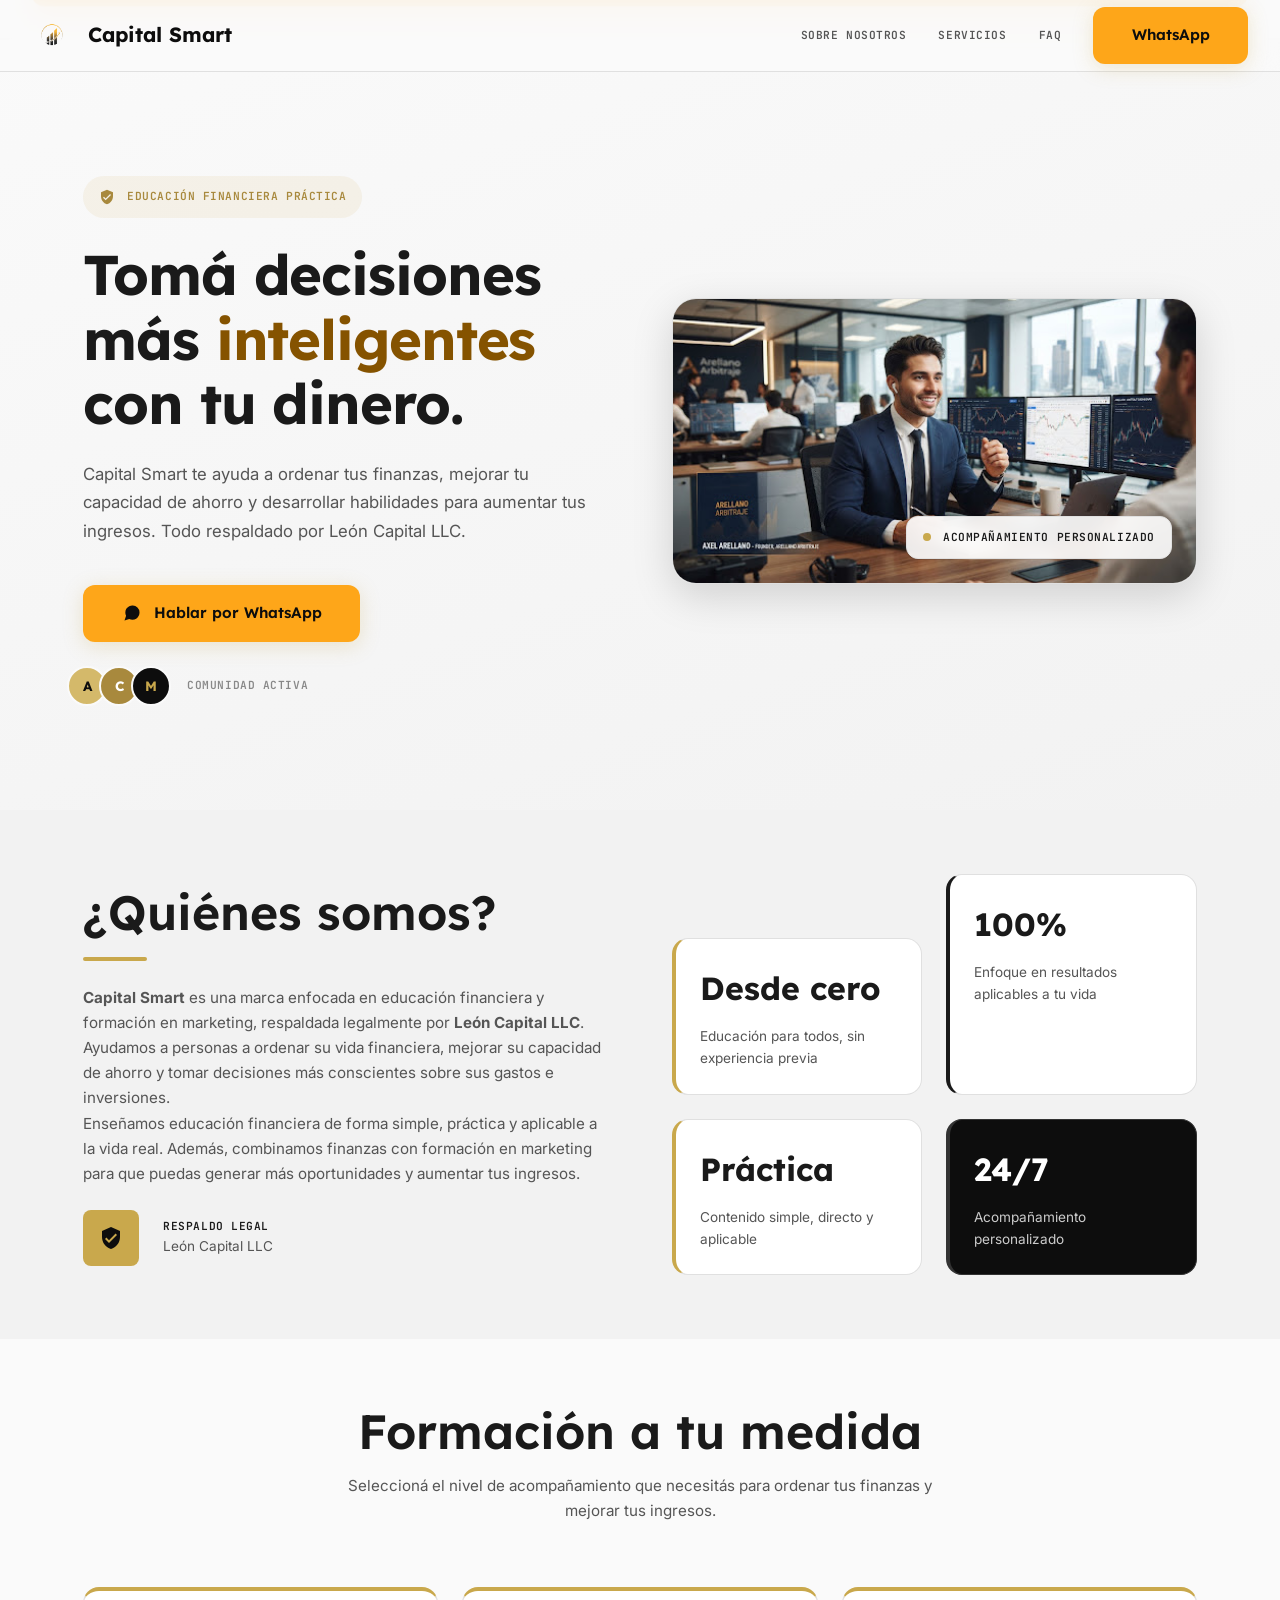
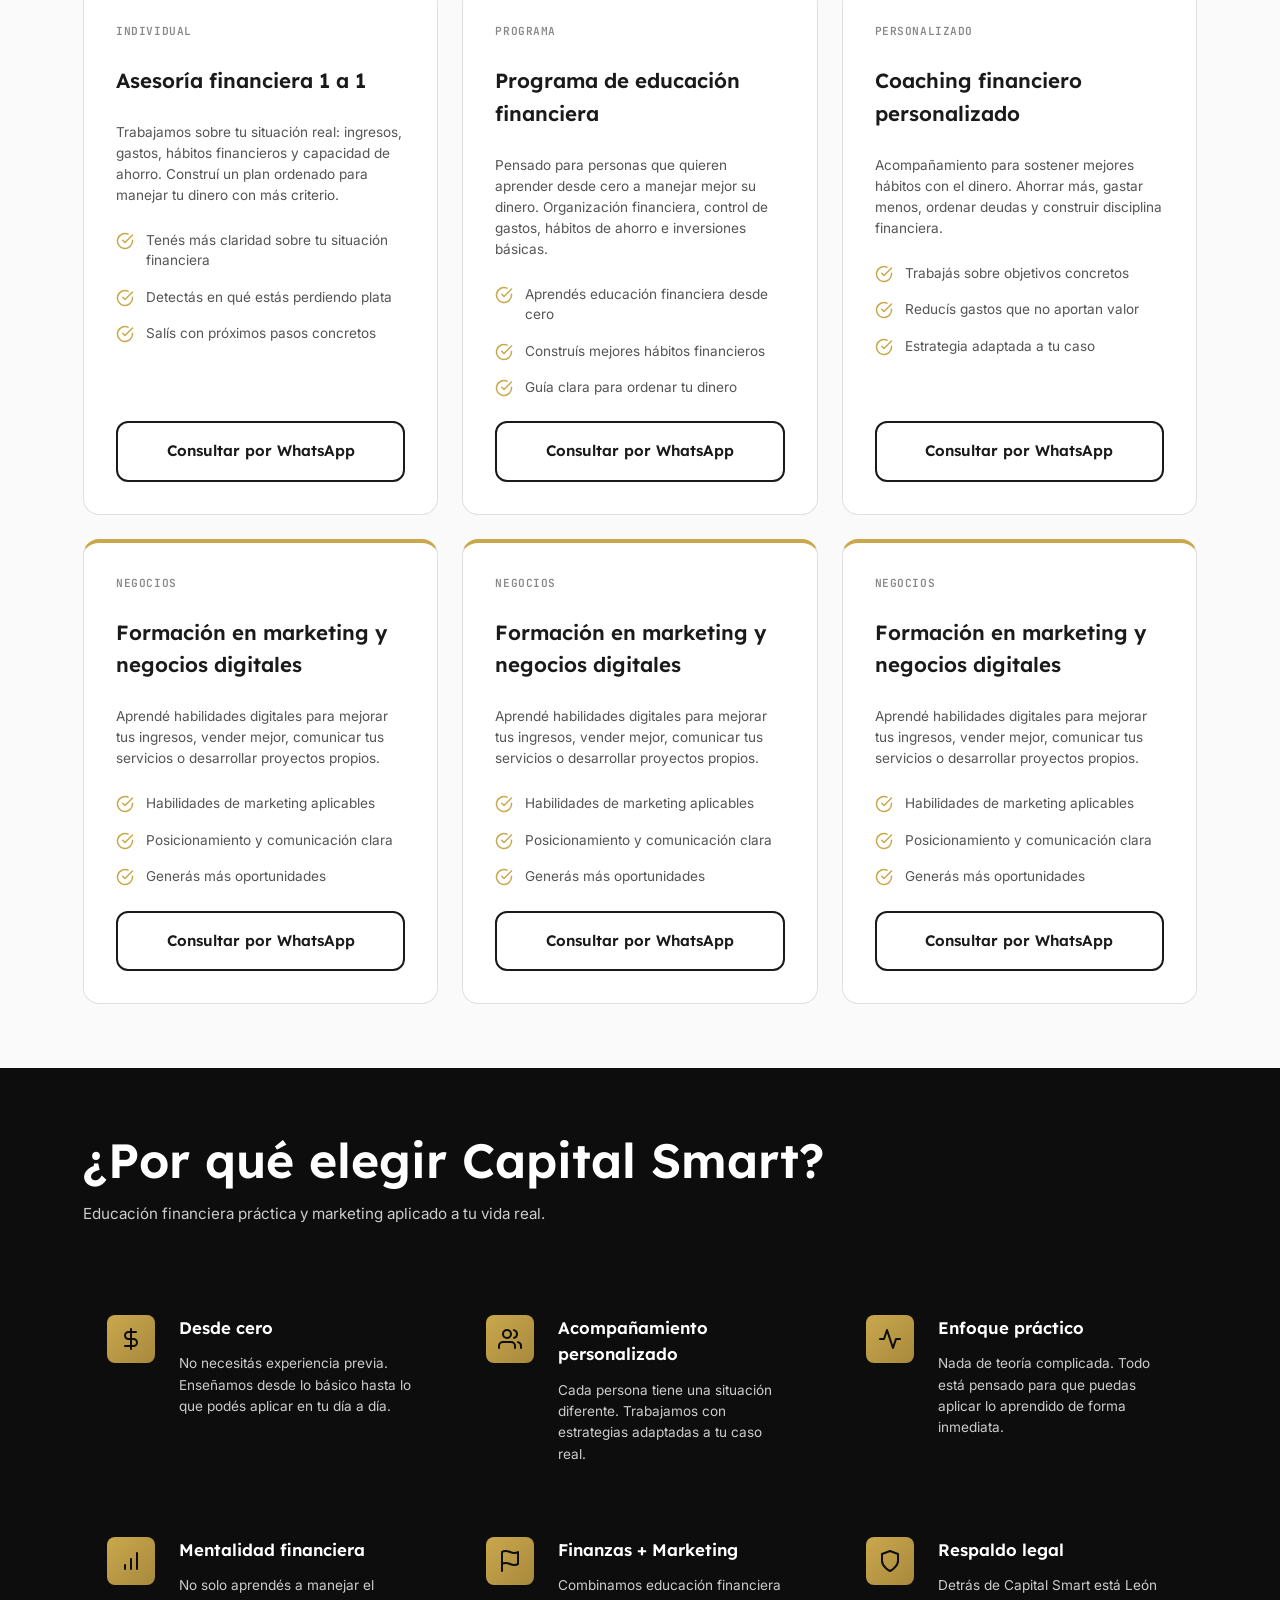
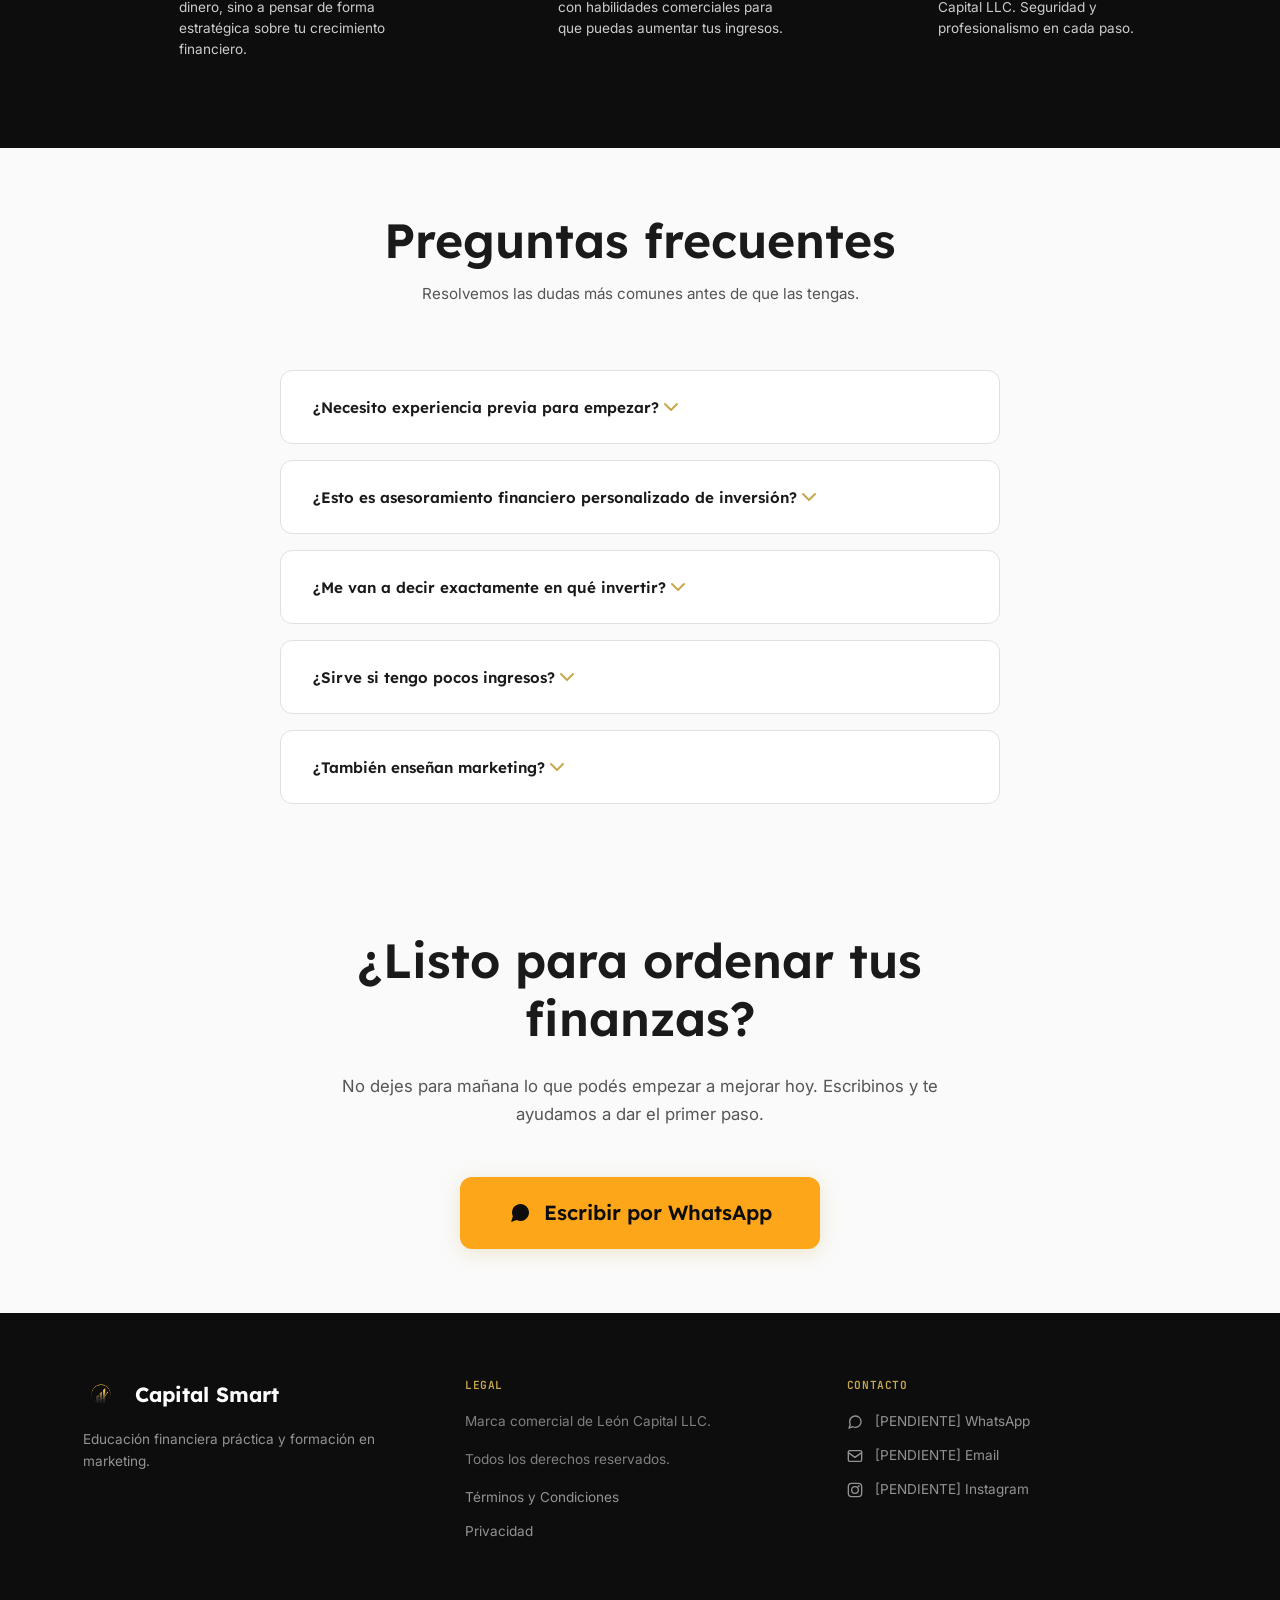
==== index.html @ 362bbef5 "testimonios" ====
<!DOCTYPE html>
<html lang="es">
<head>
  <meta charset="utf-8"/>
  <meta name="viewport" content="width=device-width, initial-scale=1.0"/>
  <meta name="description" content="Capital Smart — Educación financiera práctica y formación en marketing. Tomá decisiones más inteligentes con tu dinero. Respaldado por León Capital LLC."/>
  <meta name="theme-color" content="#0D0D0D"/>
  <title>Capital Smart — Educación Financiera y Formación en Marketing</title>
  <link rel="preconnect" href="https://fonts.googleapis.com"/>
  <link rel="preconnect" href="https://fonts.gstatic.com" crossorigin/>
  <link href="https://fonts.googleapis.com/css2?family=Inter:wght@400;600&family=JetBrains+Mono:wght@600&family=Lexend:wght@400;600;700&display=swap" rel="stylesheet"/>
  <link rel="stylesheet" href="css/styles.css"/>
  <link rel="icon" type="image/png" href="logo.png"/>
</head>
<body>

  <a class="skip-link" href="#main-content">Saltar al contenido principal</a>

  <!-- Header -->
  <header class="header" role="banner">
    <a class="header__logo" href="#" aria-label="Capital Smart — Inicio">
      <img src="logo.png" alt="Logo Capital Smart" width="40" height="40"/>
      <span>Capital Smart</span>
    </a>

    <nav class="header__nav" aria-label="Navegación principal">
      <a class="header__link" href="#sobre">Sobre nosotros</a>
      <a class="header__link" href="#servicios">Servicios</a>
      <a class="header__link" href="#faq">FAQ</a>
      <a class="btn btn--primary" href="https://wa.me/#" target="_blank" rel="noopener">WhatsApp</a>
    </nav>

    <button class="header__toggle" aria-label="Abrir menú" aria-expanded="false">
      <span></span>
      <span></span>
      <span></span>
    </button>
  </header>

  <!-- Mobile Navigation -->
  <nav class="nav-mobile" aria-label="Menú móvil">
    <a class="header__link" href="#sobre">Sobre nosotros</a>
    <a class="header__link" href="#servicios">Servicios</a>
    <a class="header__link" href="#faq">FAQ</a>
    <a class="btn btn--primary" href="https://wa.me/#" target="_blank" rel="noopener">Escribir por WhatsApp</a>
  </nav>

  <main id="main-content">

    <!-- ==========================================
         HERO — Propuesta de valor + CTA
         ========================================== -->
    <section class="hero" aria-labelledby="hero-title">
      <div class="container hero__grid">

        <div class="hero__content">
          <div class="hero__badge reveal">
            <svg viewBox="0 0 24 24" aria-hidden="true"><path d="M12 1L3 5v6c0 5.55 3.84 10.74 9 12 5.16-1.26 9-6.45 9-12V5l-9-4zm-2 16l-4-4 1.41-1.41L10 14.17l6.59-6.59L18 9l-8 8z"/></svg>
            <span class="label">Educación financiera práctica</span>
          </div>

          <h1 class="heading-xl reveal reveal-delay-1" id="hero-title">
            Tomá decisiones más <span class="accent">inteligentes</span> con tu dinero.
          </h1>

          <p class="body-lg reveal reveal-delay-2" style="color:var(--color-text-secondary); max-width:540px;">
            Capital Smart te ayuda a ordenar tus finanzas, mejorar tu capacidad de ahorro y desarrollar habilidades para aumentar tus ingresos. Todo respaldado por León Capital LLC.
          </p>

          <div class="hero__actions reveal reveal-delay-3">
            <a class="btn btn--primary" href="https://wa.me/#" target="_blank" rel="noopener">
              <svg width="20" height="20" viewBox="0 0 24 24" fill="none" aria-hidden="true"><path d="M21 11.5a8.38 8.38 0 01-.9 3.8 8.5 8.5 0 01-7.6 4.7 8.38 8.38 0 01-3.8-.9L3 21l1.9-5.7a8.38 8.38 0 01-.9-3.8 8.5 8.5 0 014.7-7.6 8.38 8.38 0 013.8-.9h.5a8.48 8.48 0 018 8v.5z" fill="currentColor"/></svg>
              Hablar por WhatsApp
            </a>
            <div class="hero__social-proof">
              <div class="hero__avatars">
                <div class="hero__avatar" style="background:#D4B96A; color:#0D0D0D;">A</div>
                <div class="hero__avatar" style="background:#A8893D; color:#FFFFFF;">C</div>
                <div class="hero__avatar" style="background:#0D0D0D; color:#C9A84C;">M</div>
              </div>
              <span class="label" style="color:var(--color-text-muted);">Comunidad activa</span>
            </div>
          </div>
        </div>

        <div class="hero__visual reveal reveal-delay-2">
          <div class="hero__image-wrap">
            <img src="img/unnamed.jpg" alt="Persona revisando sus finanzas con tranquilidad y orden" width="600" height="750"/>
            <div class="hero__badge-live">
              <span class="dot"></span>
              <span class="label" style="color:var(--color-text);">Acompañamiento personalizado</span>
            </div>
          </div>
        </div>

      </div>
    </section>

    <!-- ==========================================
         SOBRE NOSOTROS — Presentación de la empresa
         ========================================== -->
    <section class="section section--alt" id="sobre" aria-labelledby="about-title">
      <div class="container about__grid">

        <div class="about__content reveal">
          <h2 class="heading-lg" id="about-title">¿Quiénes somos?</h2>
          <div class="about__divider"></div>
          <p class="body-md" style="color:var(--color-text-secondary); margin-top:var(--space-md);">
            <strong>Capital Smart</strong> es una marca enfocada en educación financiera y formación en marketing, respaldada legalmente por <strong>León Capital LLC</strong>. Ayudamos a personas a ordenar su vida financiera, mejorar su capacidad de ahorro y tomar decisiones más conscientes sobre sus gastos e inversiones.
          </p>
          <p class="body-md" style="color:var(--color-text-secondary);">
            Enseñamos educación financiera de forma simple, práctica y aplicable a la vida real. Además, combinamos finanzas con formación en marketing para que puedas generar más oportunidades y aumentar tus ingresos.
          </p>

          <div style="display:flex; align-items:center; gap:var(--space-md); margin-top:var(--space-md);">
            <div style="background:var(--color-gold); padding:var(--space-sm); border-radius:var(--radius-md); color:var(--color-black); display:flex; align-items:center; justify-content:center;">
              <svg width="24" height="24" viewBox="0 0 24 24" fill="currentColor" aria-hidden="true"><path d="M12 1L3 5v6c0 5.55 3.84 10.74 9 12 5.16-1.26 9-6.45 9-12V5l-9-4zm-2 16l-4-4 1.41-1.41L10 14.17l6.59-6.59L18 9l-8 8z"/></svg>
            </div>
            <div>
              <p class="label" style="color:var(--color-text);">Respaldo legal</p>
              <p class="body-sm" style="color:var(--color-text-secondary);">León Capital LLC</p>
            </div>
          </div>
        </div>

        <div class="about__stats reveal reveal-delay-1">
          <div class="stat-card" style="margin-top:var(--space-xl);">
            <p class="stat-card__value">Desde cero</p>
            <p class="stat-card__label">Educación para todos, sin experiencia previa</p>
          </div>
          <div class="stat-card stat-card--alt">
            <p class="stat-card__value">100%</p>
            <p class="stat-card__label">Enfoque en resultados aplicables a tu vida</p>
          </div>
          <div class="stat-card">
            <p class="stat-card__value">Práctica</p>
            <p class="stat-card__label">Contenido simple, directo y aplicable</p>
          </div>
          <div class="stat-card stat-card--dark">
            <p class="stat-card__value">24/7</p>
            <p class="stat-card__label stat-card__label">Acompañamiento personalizado</p>
          </div>
        </div>

      </div>
    </section>

    <!-- ==========================================
         SERVICIOS — Los 5 servicios del formulario
         ========================================== -->
    <section class="section" id="servicios" aria-labelledby="services-title">
      <div class="container">

        <div class="services__header reveal">
          <h2 class="heading-lg" id="services-title">Formación a tu medida</h2>
          <p class="body-md" style="color:var(--color-text-secondary); margin-top:var(--space-xs);">
            Seleccioná el nivel de acompañamiento que necesitás para ordenar tus finanzas y mejorar tus ingresos.
          </p>
        </div>

        <div class="services__grid">

          <!-- Servicio 1 -->
          <article class="card service-card reveal">
            <div class="service-card__header">
              <span class="label service-card__label">Individual</span>
            </div>
            <h3 class="service-card__title">Asesoría financiera 1 a 1</h3>
            <p class="body-sm" style="color:var(--color-text-secondary);">
              Trabajamos sobre tu situación real: ingresos, gastos, hábitos financieros y capacidad de ahorro. Construí un plan ordenado para manejar tu dinero con más criterio.
            </p>
            <ul class="service-card__list">
              <li class="service-card__item">
                <svg class="service-card__check" viewBox="0 0 24 24" fill="none" aria-hidden="true"><path d="M22 11.08V12a10 10 0 11-5.93-9.14" stroke="currentColor" stroke-width="2" stroke-linecap="round"/><path d="M22 4L12 14.01l-3-3" stroke="currentColor" stroke-width="2" stroke-linecap="round" stroke-linejoin="round"/></svg>
                <span>Tenés más claridad sobre tu situación financiera</span>
              </li>
              <li class="service-card__item">
                <svg class="service-card__check" viewBox="0 0 24 24" fill="none" aria-hidden="true"><path d="M22 11.08V12a10 10 0 11-5.93-9.14" stroke="currentColor" stroke-width="2" stroke-linecap="round"/><path d="M22 4L12 14.01l-3-3" stroke="currentColor" stroke-width="2" stroke-linecap="round" stroke-linejoin="round"/></svg>
                <span>Detectás en qué estás perdiendo plata</span>
              </li>
              <li class="service-card__item">
                <svg class="service-card__check" viewBox="0 0 24 24" fill="none" aria-hidden="true"><path d="M22 11.08V12a10 10 0 11-5.93-9.14" stroke="currentColor" stroke-width="2" stroke-linecap="round"/><path d="M22 4L12 14.01l-3-3" stroke="currentColor" stroke-width="2" stroke-linecap="round" stroke-linejoin="round"/></svg>
                <span>Salís con próximos pasos concretos</span>
              </li>
            </ul>
            <a class="btn btn--outline" href="https://wa.me/#" target="_blank" rel="noopener">Consultar por WhatsApp</a>
          </article>

          <!-- Servicio 2 -->
          <article class="card service-card reveal reveal-delay-1">
            <div class="service-card__header">
              <span class="label service-card__label">Programa</span>
            </div>
            <h3 class="service-card__title">Programa de educación financiera</h3>
            <p class="body-sm" style="color:var(--color-text-secondary);">
              Pensado para personas que quieren aprender desde cero a manejar mejor su dinero. Organización financiera, control de gastos, hábitos de ahorro e inversiones básicas.
            </p>
            <ul class="service-card__list">
              <li class="service-card__item">
                <svg class="service-card__check" viewBox="0 0 24 24" fill="none" aria-hidden="true"><path d="M22 11.08V12a10 10 0 11-5.93-9.14" stroke="currentColor" stroke-width="2" stroke-linecap="round"/><path d="M22 4L12 14.01l-3-3" stroke="currentColor" stroke-width="2" stroke-linecap="round" stroke-linejoin="round"/></svg>
                <span>Aprendés educación financiera desde cero</span>
              </li>
              <li class="service-card__item">
                <svg class="service-card__check" viewBox="0 0 24 24" fill="none" aria-hidden="true"><path d="M22 11.08V12a10 10 0 11-5.93-9.14" stroke="currentColor" stroke-width="2" stroke-linecap="round"/><path d="M22 4L12 14.01l-3-3" stroke="currentColor" stroke-width="2" stroke-linecap="round" stroke-linejoin="round"/></svg>
                <span>Construís mejores hábitos financieros</span>
              </li>
              <li class="service-card__item">
                <svg class="service-card__check" viewBox="0 0 24 24" fill="none" aria-hidden="true"><path d="M22 11.08V12a10 10 0 11-5.93-9.14" stroke="currentColor" stroke-width="2" stroke-linecap="round"/><path d="M22 4L12 14.01l-3-3" stroke="currentColor" stroke-width="2" stroke-linecap="round" stroke-linejoin="round"/></svg>
                <span>Guía clara para ordenar tu dinero</span>
              </li>
            </ul>
            <a class="btn btn--outline" href="https://wa.me/#" target="_blank" rel="noopener">Consultar por WhatsApp</a>
          </article>

          <!-- Servicio 3 -->
          <article class="card service-card reveal reveal-delay-2">
            <div class="service-card__header">
              <span class="label service-card__label">Personalizado</span>
            </div>
            <h3 class="service-card__title">Coaching financiero personalizado</h3>
            <p class="body-sm" style="color:var(--color-text-secondary);">
              Acompañamiento para sostener mejores hábitos con el dinero. Ahorrar más, gastar menos, ordenar deudas y construir disciplina financiera.
            </p>
            <ul class="service-card__list">
              <li class="service-card__item">
                <svg class="service-card__check" viewBox="0 0 24 24" fill="none" aria-hidden="true"><path d="M22 11.08V12a10 10 0 11-5.93-9.14" stroke="currentColor" stroke-width="2" stroke-linecap="round"/><path d="M22 4L12 14.01l-3-3" stroke="currentColor" stroke-width="2" stroke-linecap="round" stroke-linejoin="round"/></svg>
                <span>Trabajás sobre objetivos concretos</span>
              </li>
              <li class="service-card__item">
                <svg class="service-card__check" viewBox="0 0 24 24" fill="none" aria-hidden="true"><path d="M22 11.08V12a10 10 0 11-5.93-9.14" stroke="currentColor" stroke-width="2" stroke-linecap="round"/><path d="M22 4L12 14.01l-3-3" stroke="currentColor" stroke-width="2" stroke-linecap="round" stroke-linejoin="round"/></svg>
                <span>Reducís gastos que no aportan valor</span>
              </li>
              <li class="service-card__item">
                <svg class="service-card__check" viewBox="0 0 24 24" fill="none" aria-hidden="true"><path d="M22 11.08V12a10 10 0 11-5.93-9.14" stroke="currentColor" stroke-width="2" stroke-linecap="round"/><path d="M22 4L12 14.01l-3-3" stroke="currentColor" stroke-width="2" stroke-linecap="round" stroke-linejoin="round"/></svg>
                <span>Estrategia adaptada a tu caso</span>
              </li>
            </ul>
            <a class="btn btn--outline" href="https://wa.me/#" target="_blank" rel="noopener">Consultar por WhatsApp</a>
          </article>

          <!-- Servicio 4 -->
          <article class="card service-card reveal reveal-delay-1">
            <div class="service-card__header">
              <span class="label service-card__label">Negocios</span>
            </div>
            <h3 class="service-card__title">Formación en marketing y negocios digitales</h3>
            <p class="body-sm" style="color:var(--color-text-secondary);">
              Aprendé habilidades digitales para mejorar tus ingresos, vender mejor, comunicar tus servicios o desarrollar proyectos propios.
            </p>
            <ul class="service-card__list">
              <li class="service-card__item">
                <svg class="service-card__check" viewBox="0 0 24 24" fill="none" aria-hidden="true"><path d="M22 11.08V12a10 10 0 11-5.93-9.14" stroke="currentColor" stroke-width="2" stroke-linecap="round"/><path d="M22 4L12 14.01l-3-3" stroke="currentColor" stroke-width="2" stroke-linecap="round" stroke-linejoin="round"/></svg>
                <span>Habilidades de marketing aplicables</span>
              </li>
              <li class="service-card__item">
                <svg class="service-card__check" viewBox="0 0 24 24" fill="none" aria-hidden="true"><path d="M22 11.08V12a10 10 0 11-5.93-9.14" stroke="currentColor" stroke-width="2" stroke-linecap="round"/><path d="M22 4L12 14.01l-3-3" stroke="currentColor" stroke-width="2" stroke-linecap="round" stroke-linejoin="round"/></svg>
                <span>Posicionamiento y comunicación clara</span>
              </li>
              <li class="service-card__item">
                <svg class="service-card__check" viewBox="0 0 24 24" fill="none" aria-hidden="true"><path d="M22 11.08V12a10 10 0 11-5.93-9.14" stroke="currentColor" stroke-width="2" stroke-linecap="round"/><path d="M22 4L12 14.01l-3-3" stroke="currentColor" stroke-width="2" stroke-linecap="round" stroke-linejoin="round"/></svg>
                <span>Generás más oportunidades</span>
              </li>
            </ul>
            <a class="btn btn--outline" href="https://wa.me/#" target="_blank" rel="noopener">Consultar por WhatsApp</a>
          </article>
          
          
          <!-- Servicio 5 -->
          <article class="card service-card reveal reveal-delay-1">
            <div class="service-card__header">
              <span class="label service-card__label">Negocios</span>
            </div>
            <h3 class="service-card__title">Formación en marketing y negocios digitales</h3>
            <p class="body-sm" style="color:var(--color-text-secondary);">
              Aprendé habilidades digitales para mejorar tus ingresos, vender mejor, comunicar tus servicios o desarrollar proyectos propios.
            </p>
            <ul class="service-card__list">
              <li class="service-card__item">
                <svg class="service-card__check" viewBox="0 0 24 24" fill="none" aria-hidden="true"><path d="M22 11.08V12a10 10 0 11-5.93-9.14" stroke="currentColor" stroke-width="2" stroke-linecap="round"/><path d="M22 4L12 14.01l-3-3" stroke="currentColor" stroke-width="2" stroke-linecap="round" stroke-linejoin="round"/></svg>
                <span>Habilidades de marketing aplicables</span>
              </li>
              <li class="service-card__item">
                <svg class="service-card__check" viewBox="0 0 24 24" fill="none" aria-hidden="true"><path d="M22 11.08V12a10 10 0 11-5.93-9.14" stroke="currentColor" stroke-width="2" stroke-linecap="round"/><path d="M22 4L12 14.01l-3-3" stroke="currentColor" stroke-width="2" stroke-linecap="round" stroke-linejoin="round"/></svg>
                <span>Posicionamiento y comunicación clara</span>
              </li>
              <li class="service-card__item">
                <svg class="service-card__check" viewBox="0 0 24 24" fill="none" aria-hidden="true"><path d="M22 11.08V12a10 10 0 11-5.93-9.14" stroke="currentColor" stroke-width="2" stroke-linecap="round"/><path d="M22 4L12 14.01l-3-3" stroke="currentColor" stroke-width="2" stroke-linecap="round" stroke-linejoin="round"/></svg>
                <span>Generás más oportunidades</span>
              </li>
            </ul>
            <a class="btn btn--outline" href="https://wa.me/#" target="_blank" rel="noopener">Consultar por WhatsApp</a>
          </article>

          <!-- Servicio 6 -->
          <article class="card service-card reveal reveal-delay-1">
            <div class="service-card__header">
              <span class="label service-card__label">Negocios</span>
            </div>
            <h3 class="service-card__title">Formación en marketing y negocios digitales</h3>
            <p class="body-sm" style="color:var(--color-text-secondary);">
              Aprendé habilidades digitales para mejorar tus ingresos, vender mejor, comunicar tus servicios o desarrollar proyectos propios.
            </p>
            <ul class="service-card__list">
              <li class="service-card__item">
                <svg class="service-card__check" viewBox="0 0 24 24" fill="none" aria-hidden="true"><path d="M22 11.08V12a10 10 0 11-5.93-9.14" stroke="currentColor" stroke-width="2" stroke-linecap="round"/><path d="M22 4L12 14.01l-3-3" stroke="currentColor" stroke-width="2" stroke-linecap="round" stroke-linejoin="round"/></svg>
                <span>Habilidades de marketing aplicables</span>
              </li>
              <li class="service-card__item">
                <svg class="service-card__check" viewBox="0 0 24 24" fill="none" aria-hidden="true"><path d="M22 11.08V12a10 10 0 11-5.93-9.14" stroke="currentColor" stroke-width="2" stroke-linecap="round"/><path d="M22 4L12 14.01l-3-3" stroke="currentColor" stroke-width="2" stroke-linecap="round" stroke-linejoin="round"/></svg>
                <span>Posicionamiento y comunicación clara</span>
              </li>
              <li class="service-card__item">
                <svg class="service-card__check" viewBox="0 0 24 24" fill="none" aria-hidden="true"><path d="M22 11.08V12a10 10 0 11-5.93-9.14" stroke="currentColor" stroke-width="2" stroke-linecap="round"/><path d="M22 4L12 14.01l-3-3" stroke="currentColor" stroke-width="2" stroke-linecap="round" stroke-linejoin="round"/></svg>
                <span>Generás más oportunidades</span>
              </li>
            </ul>
            <a class="btn btn--outline" href="https://wa.me/#" target="_blank" rel="noopener">Consultar por WhatsApp</a>
          </article>

        </div>
      </div>
    </section>

    <!-- ==========================================
         DIFERENCIALES — Por qué elegir Capital Smart
         ========================================== -->
    <section class="section section--dark" id="beneficios" aria-labelledby="diff-title">
      <div class="container">

        <div class="differentials__header reveal">
          <h2 class="heading-lg" id="diff-title" style="color:var(--color-white);">¿Por qué elegir Capital Smart?</h2>
          <p class="body-md" style="color:var(--color-text-light);">Educación financiera práctica y marketing aplicado a tu vida real.</p>
        </div>

        <div class="differentials__grid">

          <div class="differential reveal">
            <div class="differential__icon">
              <svg viewBox="0 0 24 24" fill="none" aria-hidden="true"><path d="M12 2v20M17 5H9.5a3.5 3.5 0 000 7h5a3.5 3.5 0 010 7H6" stroke="currentColor" stroke-width="2" stroke-linecap="round" stroke-linejoin="round"/></svg>
            </div>
            <div>
              <h3 class="differential__title">Desde cero</h3>
              <p class="differential__text">No necesitás experiencia previa. Enseñamos desde lo básico hasta lo que podés aplicar en tu día a día.</p>
            </div>
          </div>

          <div class="differential reveal reveal-delay-1">
            <div class="differential__icon">
              <svg viewBox="0 0 24 24" fill="none" aria-hidden="true"><path d="M17 21v-2a4 4 0 00-4-4H5a4 4 0 00-4 4v2M9 11a4 4 0 100-8 4 4 0 000 8zM23 21v-2a4 4 0 00-3-3.87M16 3.13a4 4 0 010 7.75" stroke="currentColor" stroke-width="2" stroke-linecap="round" stroke-linejoin="round"/></svg>
            </div>
            <div>
              <h3 class="differential__title">Acompañamiento personalizado</h3>
              <p class="differential__text">Cada persona tiene una situación diferente. Trabajamos con estrategias adaptadas a tu caso real.</p>
            </div>
          </div>

          <div class="differential reveal reveal-delay-2">
            <div class="differential__icon">
              <svg viewBox="0 0 24 24" fill="none" aria-hidden="true"><path d="M22 12h-4l-3 9L9 3l-3 9H2" stroke="currentColor" stroke-width="2" stroke-linecap="round" stroke-linejoin="round"/></svg>
            </div>
            <div>
              <h3 class="differential__title">Enfoque práctico</h3>
              <p class="differential__text">Nada de teoría complicada. Todo está pensado para que puedas aplicar lo aprendido de forma inmediata.</p>
            </div>
          </div>

          <div class="differential reveal reveal-delay-1">
            <div class="differential__icon">
              <svg viewBox="0 0 24 24" fill="none" aria-hidden="true"><path d="M12 20V10M18 20V4M6 20v-4" stroke="currentColor" stroke-width="2" stroke-linecap="round" stroke-linejoin="round"/></svg>
            </div>
            <div>
              <h3 class="differential__title">Mentalidad financiera</h3>
              <p class="differential__text">No solo aprendés a manejar el dinero, sino a pensar de forma estratégica sobre tu crecimiento financiero.</p>
            </div>
          </div>

          <div class="differential reveal reveal-delay-2">
            <div class="differential__icon">
              <svg viewBox="0 0 24 24" fill="none" aria-hidden="true"><path d="M4 15s1-1 4-1 5 2 8 2 4-1 4-1V3s-1 1-4 1-5-2-8-2-4 1-4 1zM4 22v-7" stroke="currentColor" stroke-width="2" stroke-linecap="round" stroke-linejoin="round"/></svg>
            </div>
            <div>
              <h3 class="differential__title">Finanzas + Marketing</h3>
              <p class="differential__text">Combinamos educación financiera con habilidades comerciales para que puedas aumentar tus ingresos.</p>
            </div>
          </div>

          <div class="differential reveal reveal-delay-3">
            <div class="differential__icon">
              <svg viewBox="0 0 24 24" fill="none" aria-hidden="true"><path d="M12 22s8-4 8-10V5l-8-3-8 3v7c0 6 8 10 8 10z" stroke="currentColor" stroke-width="2" stroke-linecap="round" stroke-linejoin="round"/></svg>
            </div>
            <div>
              <h3 class="differential__title">Respaldo legal</h3>
              <p class="differential__text">Detrás de Capital Smart está León Capital LLC. Seguridad y profesionalismo en cada paso.</p>
            </div>
          </div>

        </div>
      </div>
    </section>

    <!-- ==========================================
         FAQ — Preguntas frecuentes
         ========================================== -->
    <section class="section" id="faq" aria-labelledby="faq-title">
      <div class="container">

        <div class="faq__header reveal">
          <h2 class="heading-lg" id="faq-title">Preguntas frecuentes</h2>
          <p class="body-md" style="color:var(--color-text-secondary); margin-top:var(--space-xs);">
            Resolvemos las dudas más comunes antes de que las tengas.
          </p>
        </div>

        <div class="faq__list">

          <div class="faq__item reveal">
            <button class="faq__question" aria-expanded="false">
              <span>¿Necesito experiencia previa para empezar?</span>
              <svg class="faq__icon" viewBox="0 0 24 24" fill="none" aria-hidden="true"><path d="M6 9l6 6 6-6" stroke="currentColor" stroke-width="2" stroke-linecap="round" stroke-linejoin="round"/></svg>
            </button>
            <div class="faq__answer" role="region">
              <div class="faq__answer-inner">
                No. La idea es que puedas aprender desde cero a ordenar tus finanzas y tomar mejores decisiones con tu dinero.
              </div>
            </div>
          </div>

          <div class="faq__item reveal reveal-delay-1">
            <button class="faq__question" aria-expanded="false">
              <span>¿Esto es asesoramiento financiero personalizado de inversión?</span>
              <svg class="faq__icon" viewBox="0 0 24 24" fill="none" aria-hidden="true"><path d="M6 9l6 6 6-6" stroke="currentColor" stroke-width="2" stroke-linecap="round" stroke-linejoin="round"/></svg>
            </button>
            <div class="faq__answer" role="region">
              <div class="faq__answer-inner">
                No. El enfoque es educativo. Buscamos brindar herramientas de educación financiera para que puedas entender mejor cómo administrar tu dinero.
              </div>
            </div>
          </div>

          <div class="faq__item reveal reveal-delay-2">
            <button class="faq__question" aria-expanded="false">
              <span>¿Me van a decir exactamente en qué invertir?</span>
              <svg class="faq__icon" viewBox="0 0 24 24" fill="none" aria-hidden="true"><path d="M6 9l6 6 6-6" stroke="currentColor" stroke-width="2" stroke-linecap="round" stroke-linejoin="round"/></svg>
            </button>
            <div class="faq__answer" role="region">
              <div class="faq__answer-inner">
                No necesariamente. El objetivo es que aprendas criterios, hábitos y conceptos para tomar mejores decisiones, no que dependas de una recomendación puntual.
              </div>
            </div>
          </div>

          <div class="faq__item reveal reveal-delay-3">
            <button class="faq__question" aria-expanded="false">
              <span>¿Sirve si tengo pocos ingresos?</span>
              <svg class="faq__icon" viewBox="0 0 24 24" fill="none" aria-hidden="true"><path d="M6 9l6 6 6-6" stroke="currentColor" stroke-width="2" stroke-linecap="round" stroke-linejoin="round"/></svg>
            </button>
            <div class="faq__answer" role="region">
              <div class="faq__answer-inner">
                Sí. Justamente, cuanto antes aprendas a ordenar tus finanzas, mejor. No se trata solo de cuánto ganás, sino de cómo administrás lo que tenés.
              </div>
            </div>
          </div>

          <div class="faq__item reveal reveal-delay-4">
            <button class="faq__question" aria-expanded="false">
              <span>¿También enseñan marketing?</span>
              <svg class="faq__icon" viewBox="0 0 24 24" fill="none" aria-hidden="true"><path d="M6 9l6 6 6-6" stroke="currentColor" stroke-width="2" stroke-linecap="round" stroke-linejoin="round"/></svg>
            </button>
            <div class="faq__answer" role="region">
              <div class="faq__answer-inner">
                Sí. Además de educación financiera, también ofrecemos formación en marketing y negocios digitales para ayudar a las personas a desarrollar habilidades que puedan mejorar sus ingresos.
              </div>
            </div>
          </div>

        </div>
      </div>
    </section>

    <!-- ==========================================
         CTA FINAL — Único llamado a la acción
         ========================================== -->
    <section class="section cta-final" aria-labelledby="cta-title">
      <div class="container cta-final__inner reveal">
        <h2 class="heading-lg" id="cta-title">¿Listo para ordenar tus finanzas?</h2>
        <p class="body-lg" style="color:var(--color-text-secondary);">
          No dejes para mañana lo que podés empezar a mejorar hoy. Escribinos y te ayudamos a dar el primer paso.
        </p>
        <a class="btn btn--primary" href="https://wa.me/#" target="_blank" rel="noopener" style="font-size:var(--text-xl); padding:clamp(1rem,2vw,1.25rem) clamp(2rem,4vw,3rem); margin-top:var(--space-md);">
          <svg width="24" height="24" viewBox="0 0 24 24" fill="none" aria-hidden="true"><path d="M21 11.5a8.38 8.38 0 01-.9 3.8 8.5 8.5 0 01-7.6 4.7 8.38 8.38 0 01-3.8-.9L3 21l1.9-5.7a8.38 8.38 0 01-.9-3.8 8.5 8.5 0 014.7-7.6 8.38 8.38 0 013.8-.9h.5a8.48 8.48 0 018 8v.5z" fill="currentColor"/></svg>
          Escribir por WhatsApp
        </a>
      </div>
    </section>

  </main>

  <!-- Footer -->
  <footer class="footer" role="contentinfo">
    <div class="container footer__grid">

      <div>
        <div class="footer__brand">
          <img src="logo.png" alt="Logo Capital Smart" width="36" height="36"/>
          <span>Capital Smart</span>
        </div>
        <p class="footer__tagline" style="margin-top:var(--space-sm);">
          Educación financiera práctica y formación en marketing.
        </p>
      </div>

      <div>
        <p class="footer__section-title">Legal</p>
        <p class="footer__text">Marca comercial de León Capital LLC.</p>
        <p class="footer__text">Todos los derechos reservados.</p>
        <div class="footer__links" style="margin-top:var(--space-sm);">
          <a class="footer__link" href="#">Términos y Condiciones</a>
          <a class="footer__link" href="#">Privacidad</a>
        </div>
      </div>

      <div>
        <p class="footer__section-title">Contacto</p>
        <div class="footer__contact">
          <a class="footer__contact-item" href="https://wa.me/#" target="_blank" rel="noopener">
            <svg viewBox="0 0 24 24" fill="none" aria-hidden="true"><path d="M21 11.5a8.38 8.38 0 01-.9 3.8 8.5 8.5 0 01-7.6 4.7 8.38 8.38 0 01-3.8-.9L3 21l1.9-5.7a8.38 8.38 0 01-.9-3.8 8.5 8.5 0 014.7-7.6 8.38 8.38 0 013.8-.9h.5a8.48 8.48 0 018 8v.5z" stroke="currentColor" stroke-width="2" stroke-linecap="round" stroke-linejoin="round"/></svg>
            <span>[PENDIENTE] WhatsApp</span>
          </a>
          <a class="footer__contact-item" href="mailto:" target="_blank" rel="noopener">
            <svg viewBox="0 0 24 24" fill="none" aria-hidden="true"><rect x="2" y="4" width="20" height="16" rx="2" stroke="currentColor" stroke-width="2" stroke-linecap="round" stroke-linejoin="round"/><path d="M22 7l-10 7L2 7" stroke="currentColor" stroke-width="2" stroke-linecap="round" stroke-linejoin="round"/></svg>
            <span>[PENDIENTE] Email</span>
          </a>
          <a class="footer__contact-item" href="#" target="_blank" rel="noopener">
            <svg viewBox="0 0 24 24" fill="none" aria-hidden="true"><rect x="2" y="2" width="20" height="20" rx="5" stroke="currentColor" stroke-width="2" stroke-linecap="round" stroke-linejoin="round"/><circle cx="12" cy="12" r="5" stroke="currentColor" stroke-width="2"/><circle cx="17.5" cy="6.5" r="1.5" fill="currentColor"/></svg>
            <span>[PENDIENTE] Instagram</span>
          </a>
        </div>
      </div>

    </div>
  </footer>

  <script src="js/main.js" defer></script>
</body>
</html>
---- css/styles.css ----
/* ============================================================
   CAPITAL SMART — Landing Page Styles
   Pure CSS, no framework, no preprocessor
   ============================================================ */

/* --- Reset & Base --- */
*, *::before, *::after {
  box-sizing: border-box;
  margin: 0;
  padding: 0;
}

html {
  scroll-behavior: smooth;
  -webkit-text-size-adjust: 100%;
}

body {
  font-family: 'Inter', system-ui, -apple-system, sans-serif;
  color: var(--color-text);
  background-color: var(--color-bg);
  line-height: 1.6;
  overflow-x: hidden;
}

img {
  display: block;
  max-width: 100%;
  height: auto;
}

a {
  color: inherit;
  text-decoration: none;
}

button {
  font-family: inherit;
  cursor: pointer;
  border: none;
  background: none;
}

ul, ol {
  list-style: none;
}

/* --- CSS Custom Properties (Design System) --- */
:root {
  /* Palette — derived from logo: black, gold/amber, white */
  --color-black: #0D0D0D;
  --color-white: #FFFFFF;
  --color-gold: #C9A84C;
  --color-gold-light: #D4B96A;
  --color-gold-dark: #A8893D;
  --color-bg: #FAFAFA;
  --color-bg-alt: #F2F2F2;
  --color-bg-dark: #0D0D0D;
  --color-text: #1A1A1A;
  --color-text-secondary: #555555;
  --color-text-muted: #888888;
  --color-text-light: #CCCCCC;
  --color-border: #E0E0E0;
  --color-border-dark: #333333;

  /* Spacing */
  --space-xs: clamp(0.5rem, 1vw, 0.75rem);
  --space-sm: clamp(0.75rem, 1.5vw, 1rem);
  --space-md: clamp(1rem, 2vw, 1.5rem);
  --space-lg: clamp(1.5rem, 3vw, 2rem);
  --space-xl: clamp(2rem, 5vw, 4rem);
  --space-2xl: clamp(3rem, 7vw, 6rem);

  /* Container */
  --container-max: min(1280px, 92%);
  --container-padding: clamp(1rem, 4vw, 2rem);

  /* Typography */
  --font-heading: 'Lexend', system-ui, sans-serif;
  --font-body: 'Inter', system-ui, sans-serif;
  --font-mono: 'JetBrains Mono', monospace;

  --text-xs: clamp(0.7rem, 0.8vw, 0.75rem);
  --text-sm: clamp(0.85rem, 1vw, 0.95rem);
  --text-base: clamp(0.95rem, 1.1vw, 1.05rem);
  --text-lg: clamp(1.05rem, 1.3vw, 1.2rem);
  --text-xl: clamp(1.2rem, 1.6vw, 1.5rem);
  --text-2xl: clamp(1.5rem, 2.5vw, 2rem);
  --text-3xl: clamp(2rem, 4vw, 3rem);
  --text-4xl: clamp(2.5rem, 5vw, 3.5rem);

  /* Border Radius */
  --radius-sm: 0.25rem;
  --radius-md: 0.5rem;
  --radius-lg: 0.75rem;
  --radius-xl: 1rem;
  --radius-2xl: 1.5rem;
  --radius-full: 9999px;

  /* Transitions */
  --transition-fast: 0.2s ease;
  --transition-normal: 0.3s cubic-bezier(0.4, 0, 0.2, 1);
  --transition-slow: 0.5s cubic-bezier(0.4, 0, 0.2, 1);

  /* Shadows */
  --shadow-sm: 0 1px 3px rgba(0, 0, 0, 0.08);
  --shadow-md: 0 4px 12px rgba(0, 0, 0, 0.1);
  --shadow-lg: 0 8px 24px rgba(0, 0, 0, 0.12);
  --shadow-xl: 0 12px 40px rgba(0, 0, 0, 0.15);
  --shadow-gold: 0 4px 20px rgba(201, 168, 76, 0.25);
}

/* --- Layout Utilities --- */
.container {
  width: var(--container-max);
  margin-inline: auto;
  padding-inline: var(--container-padding);
}

.section {
  padding-block: var(--space-xl);
}

.section--alt {
  background-color: var(--color-bg-alt);
}

.section--dark {
  background-color: var(--color-bg-dark);
  color: var(--color-white);
}

/* --- Typography --- */
.heading-xl {
  font-family: var(--font-heading);
  font-size: var(--text-4xl);
  font-weight: 700;
  line-height: 1.15;
  letter-spacing: -0.02em;
}

.heading-lg {
  font-family: var(--font-heading);
  font-size: var(--text-3xl);
  font-weight: 600;
  line-height: 1.2;
}

.heading-md {
  font-family: var(--font-heading);
  font-size: var(--text-2xl);
  font-weight: 600;
  line-height: 1.25;
}

.heading-sm {
  font-family: var(--font-heading);
  font-size: var(--text-xl);
  font-weight: 600;
  line-height: 1.3;
}

.body-lg {
  font-family: var(--font-body);
  font-size: var(--text-lg);
  line-height: 1.7;
}

.body-md {
  font-family: var(--font-body);
  font-size: var(--text-base);
  line-height: 1.65;
}

.body-sm {
  font-family: var(--font-body);
  font-size: var(--text-sm);
  line-height: 1.55;
}

.label {
  font-family: var(--font-mono);
  font-size: var(--text-xs);
  font-weight: 600;
  letter-spacing: 0.05em;
  text-transform: uppercase;
}

/* --- Gold accent text --- */
.accent {
  color:#855300;
}

/* --- Buttons --- */
.btn {
  display: inline-flex;
  align-items: center;
  gap: var(--space-xs);
  font-family: var(--font-heading);
  font-size: var(--text-base);
  font-weight: 600;
  padding: clamp(0.75rem, 1.5vw, 1rem) clamp(1.5rem, 3vw, 2.5rem);
  border-radius: var(--radius-lg);
  transition: all var(--transition-normal);
  white-space: nowrap;
  text-align: center;
  justify-content: center;
}

.btn--primary {
    background: #fea619;
  color: var(--color-black);
  box-shadow: var(--shadow-gold);
}

.btn--primary:hover {
  transform: translateY(-2px);
  box-shadow: 0 6px 24px rgba(201, 168, 76, 0.4);
}

.btn--primary:active {
  transform: translateY(0);
}

.btn--outline {
  border: 2px solid var(--color-text);
  color: var(--color-text);
  background: transparent;
}

.btn--outline:hover {
  background: var(--color-text);
  color: var(--color-white);
}

.btn--dark {
  background: linear-gradient(135deg, var(--color-gold), var(--color-gold-dark));
  color: var(--color-black);
}

.btn--dark:hover {
  transform: translateY(-2px);
  box-shadow: var(--shadow-gold);
}

/* --- Cards --- */
.card {
  background: var(--color-white);
  border: 1px solid var(--color-border);
  border-radius: var(--radius-xl);
  padding: var(--space-lg);
  transition: all var(--transition-normal);
}

.card:hover {
  box-shadow: var(--shadow-lg);
  transform: translateY(-3px);
}

.card--featured {
  border-top: 4px solid var(--color-gold);
  box-shadow: var(--shadow-md);
}

.card--dark {
  background: var(--color-bg-dark);
  border-color: var(--color-border-dark);
}

.card--dark:hover {
  box-shadow: 0 8px 24px rgba(255, 255, 255, 0.05);
}

/* --- Header / Nav --- */
.header {
  position: fixed;
  top: 0;
  left: 0;
  width: 100%;
  z-index: 100;
  display: flex;
  justify-content: space-between;
  align-items: center;
  height: 4.5rem;
  padding-inline: var(--container-padding);
  background: rgba(250, 250, 250, 0.9);
  backdrop-filter: blur(12px);
  -webkit-backdrop-filter: blur(12px);
  border-bottom: 1px solid var(--color-border);
  transition: box-shadow var(--transition-normal);
}

.header.scrolled {
  box-shadow: var(--shadow-md);
}

.header__logo {
  display: flex;
  align-items: center;
  gap: var(--space-sm);
  font-family: var(--font-heading);
  font-size: var(--text-xl);
  font-weight: 700;
  color: var(--color-black);
}

.header__logo img {
  width: 40px;
  height: 40px;
  border-radius: var(--radius-sm);
}

.header__nav {
  display: flex;
  align-items: center;
  gap: var(--space-lg);
}

.header__link {
  font-family: var(--font-mono);
  font-size: var(--text-xs);
  font-weight: 600;
  letter-spacing: 0.05em;
  text-transform: uppercase;
  color: var(--color-text-secondary);
  transition: color var(--transition-fast);
}

.header__link:hover {
  color: var(--color-gold-dark);
}

.header__toggle {
  display: none;
  flex-direction: column;
  gap: 5px;
  padding: 4px;
}

.header__toggle span {
  display: block;
  width: 24px;
  height: 2px;
  background: var(--color-text);
  border-radius: 1px;
  transition: all var(--transition-normal);
}

.header__toggle.active span:nth-child(1) {
  transform: rotate(45deg) translate(5px, 5px);
}

.header__toggle.active span:nth-child(2) {
  opacity: 0;
}

.header__toggle.active span:nth-child(3) {
  transform: rotate(-45deg) translate(5px, -5px);
}

/* Mobile nav overlay */
.nav-mobile {
  position: fixed;
  top: 4.5rem;
  left: 0;
  width: 100%;
  background: rgba(250, 250, 250, 0.98);
  backdrop-filter: blur(12px);
  padding: var(--space-lg) var(--container-padding);
  display: flex;
  flex-direction: column;
  gap: var(--space-md);
  border-bottom: 1px solid var(--color-border);
  transform: translateY(-110%);
  transition: transform var(--transition-normal);
  z-index: 99;
}

.nav-mobile.open {
  transform: translateY(0);
}

.nav-mobile .header__link {
  font-size: var(--text-sm);
  padding: var(--space-xs) 0;
}

/* --- Hero --- */
.hero {
  position: relative;
  min-height: 90vh;
  display: flex;
  align-items: center;
  padding-top: 4.5rem;
  overflow: hidden;
  background: linear-gradient(160deg, var(--color-bg) 0%, var(--color-bg-alt) 100%);
}

.hero__grid {
  display: grid;
  grid-template-columns: 1fr;
  gap: var(--space-xl);
  align-items: center;
}

.hero__content {
  display: flex;
  flex-direction: column;
  gap: var(--space-md);
}

.hero__badge {
  display: inline-flex;
  align-items: center;
  gap: var(--space-xs);
  background: rgba(201, 168, 76, 0.1);
  color: var(--color-gold-dark);
  padding: var(--space-xs) var(--space-sm);
  border-radius: var(--radius-full);
  width: fit-content;
}

.hero__badge svg {
  width: 16px;
  height: 16px;
  fill: var(--color-gold-dark);
}

.hero__actions {
  display: flex;
  flex-wrap: wrap;
  gap: var(--space-md);
  align-items: center;
  margin-top: var(--space-sm);
}

.hero__social-proof {
  display: flex;
  align-items: center;
  gap: var(--space-sm);
}

.hero__avatars {
  display: flex;
  margin-left: -0.5rem;
}

.hero__avatar {
  width: 40px;
  height: 40px;
  border-radius: var(--radius-full);
  border: 2px solid var(--color-bg);
  background: var(--color-bg-alt);
  display: flex;
  align-items: center;
  justify-content: center;
  margin-left: -0.5rem;
  font-family: var(--font-heading);
  font-weight: 700;
  font-size: var(--text-sm);
  color: var(--color-text-secondary);
}

.hero__visual {
  position: relative;
}

.hero__image-wrap {
  position: relative;
  border-radius: var(--radius-2xl);
  overflow: hidden;
  box-shadow: var(--shadow-xl);
  border: 1px solid var(--color-border);
}

.hero__image-wrap img {
  width: 100%;
  height: auto;
  object-fit: cover;
}

.hero__badge-live {
  position: absolute;
  bottom: var(--space-md);
  right: var(--space-md);
  background: rgba(255, 255, 255, 0.9);
  backdrop-filter: blur(8px);
  padding: var(--space-xs) var(--space-sm);
  border-radius: var(--radius-lg);
  border: 1px solid var(--color-border);
  display: flex;
  align-items: center;
  gap: var(--space-xs);
}

.hero__badge-live .dot {
  width: 8px;
  height: 8px;
  border-radius: var(--radius-full);
  background: var(--color-gold);
  animation: pulse 2s infinite;
}

@keyframes pulse {
  0%, 100% { opacity: 1; }
  50% { opacity: 0.4; }
}

/* --- About / Presentation --- */
.about__grid {
  display: grid;
  grid-template-columns: 1fr;
  gap: var(--space-xl);
  align-items: center;
}

.about__divider {
  width: 64px;
  height: 4px;
  background: var(--color-gold);
  border-radius: var(--radius-full);
  margin-top: var(--space-sm);
}

.about__stats {
  display: grid;
  grid-template-columns: repeat(2, 1fr);
  gap: var(--space-md);
}

.stat-card {
  background: var(--color-white);
  border: 1px solid var(--color-border);
  border-radius: var(--radius-xl);
  padding: var(--space-md);
  border-left: 4px solid var(--color-gold);
}

.stat-card--alt {
  border-left-color: var(--color-text);
}

.stat-card--dark {
  background: var(--color-bg-dark);
  border-color: var(--color-border-dark);
  color: var(--color-white);
}

.stat-card--dark .stat-card__label {
  color: var(--color-text-light);
}

.stat-card__value {
  font-family: var(--font-heading);
  font-size: var(--text-2xl);
  font-weight: 700;
  margin-bottom: var(--space-xs);
}

.stat-card__label {
  font-family: var(--font-body);
  font-size: var(--text-sm);
  color: var(--color-text-secondary);
}

/* --- Services --- */
.services__header {
  text-align: center;
  max-width: 600px;
  margin-inline: auto;
  margin-bottom: var(--space-xl);
}

.services__grid {
  display: grid;
  grid-template-columns: 1fr;
  gap: var(--space-md);
}

.service-card {
  display: flex;
  flex-direction: column;
  gap: var(--space-md);
  border-top: 4px solid var(--color-gold);
}

.service-card__header {
  display: flex;
  align-items: baseline;
  gap: var(--space-xs);
}

.service-card__label {
  color: var(--color-text-muted);
}

.service-card__title {
  font-family: var(--font-heading);
  font-size: var(--text-xl);
  font-weight: 600;
}

.service-card__list {
  display: flex;
  flex-direction: column;
  gap: var(--space-sm);
  flex-grow: 1;
}

.service-card__item {
  display: flex;
  align-items: flex-start;
  gap: var(--space-xs);
  font-family: var(--font-body);
  font-size: var(--text-sm);
  color: var(--color-text-secondary);
  line-height: 1.5;
}

.service-card__check {
  width: 18px;
  height: 18px;
  min-width: 18px;
  margin-top: 2px;
  color: var(--color-gold);
}

/* --- Differentials --- */
.differentials__header {
  margin-bottom: var(--space-xl);
}

.differentials__header p {
  color: var(--color-text-muted);
  margin-top: var(--space-xs);
}

.differentials__grid {
  display: grid;
  grid-template-columns: 1fr;
  gap: var(--space-md);
}

.differential {
  display: flex;
  gap: var(--space-md);
  padding: var(--space-md);
  border-radius: var(--radius-lg);
  transition: background var(--transition-fast);
}

.differential:hover {
  background: rgba(255, 255, 255, 0.05);
}

.differential__icon {
  width: 48px;
  height: 48px;
  min-width: 48px;
  border-radius: var(--radius-md);
  background: linear-gradient(135deg, var(--color-gold), var(--color-gold-dark));
  display: flex;
  align-items: center;
  justify-content: center;
  color: var(--color-black);
}

.differential__icon svg {
  width: 24px;
  height: 24px;
}

.differential__title {
  font-family: var(--font-heading);
  font-size: var(--text-lg);
  font-weight: 600;
  color: var(--color-white);
  margin-bottom: var(--space-xs);
}

.differential__text {
  font-family: var(--font-body);
  font-size: var(--text-sm);
  color: var(--color-text-light);
  line-height: 1.55;
}

/* --- FAQ --- */
.faq__header {
  text-align: center;
  max-width: 600px;
  margin-inline: auto;
  margin-bottom: var(--space-xl);
}

.faq__list {
  max-width: 720px;
  margin-inline: auto;
  display: flex;
  flex-direction: column;
  gap: var(--space-sm);
}

.faq__item {
  background: var(--color-white);
  border: 1px solid var(--color-border);
  border-radius: var(--radius-lg);
  overflow: hidden;
  transition: box-shadow var(--transition-fast);
}

.faq__item:hover {
  box-shadow: var(--shadow-sm);
}

.faq__question {
  display: flex;
  justify-content: space-between;
  align-items: center;
  padding: var(--space-md) var(--space-lg);
  cursor: pointer;
  font-family: var(--font-heading);
  font-size: var(--text-base);
  font-weight: 600;
  color: var(--color-text);
  transition: color var(--transition-fast);
}

.faq__question:hover {
  color: var(--color-gold-dark);
}

.faq__icon {
  width: 24px;
  height: 24px;
  min-width: 24px;
  transition: transform var(--transition-normal);
  color: var(--color-gold);
}

.faq__item.open .faq__icon {
  transform: rotate(180deg);
}

.faq__answer {
  max-height: 0;
  overflow: hidden;
  transition: max-height var(--transition-normal);
}

.faq__item.open .faq__answer {
  max-height: 300px;
}

.faq__answer-inner {
  padding: 0 var(--space-lg) var(--space-md);
  font-family: var(--font-body);
  font-size: var(--text-sm);
  color: var(--color-text-secondary);
  line-height: 1.65;
}

/* --- CTA Final --- */
.cta-final {
  position: relative;
  text-align: center;
}

.cta-final__inner {
  max-width: 700px;
  margin-inline: auto;
  display: flex;
  flex-direction: column;
  align-items: center;
  gap: var(--space-md);
}

.cta-final__contact-info {
  display: flex;
  flex-direction: column;
  gap: var(--space-xs);
  margin-top: var(--space-md);
  padding-top: var(--space-md);
  border-top: 1px solid var(--color-border);
}

/* --- Footer --- */
.footer {
  background: var(--color-bg-dark);
  color: var(--color-white);
  padding-block: var(--space-xl);
}

.footer__grid {
  display: grid;
  grid-template-columns: 1fr;
  gap: var(--space-lg);
}

.footer__brand {
  display: flex;
  align-items: center;
  gap: var(--space-sm);
  font-family: var(--font-heading);
  font-size: var(--text-xl);
  font-weight: 700;
  color: var(--color-white);
}

.footer__brand img {
  width: 36px;
  height: 36px;
  border-radius: var(--radius-sm);
}

.footer__tagline {
  font-family: var(--font-body);
  font-size: var(--text-sm);
  color: var(--color-text-light);
  opacity: 0.7;
  margin-top: var(--space-sm);
}

.footer__section-title {
  font-family: var(--font-mono);
  font-size: var(--text-xs);
  font-weight: 600;
  letter-spacing: 0.05em;
  text-transform: uppercase;
  color: var(--color-gold);
  margin-bottom: var(--space-sm);
}

.footer__text {
  font-family: var(--font-body);
  font-size: var(--text-sm);
  color: var(--color-text-light);
  opacity: 0.6;
  margin-bottom: var(--space-sm);
}

.footer__links {
  display: flex;
  flex-direction: column;
  gap: var(--space-xs);
}

.footer__link {
  font-family: var(--font-body);
  font-size: var(--text-sm);
  color: var(--color-text-light);
  opacity: 0.7;
  transition: color var(--transition-fast);
}

.footer__link:hover {
  color: var(--color-gold);
  opacity: 1;
}

.footer__contact {
  display: flex;
  flex-direction: column;
  gap: var(--space-xs);
}

.footer__contact-item {
  display: flex;
  align-items: center;
  gap: var(--space-xs);
  font-family: var(--font-body);
  font-size: var(--text-sm);
  color: var(--color-text-light);
  opacity: 0.7;
  transition: color var(--transition-fast);
}

.footer__contact-item:hover {
  color: var(--color-gold);
  opacity: 1;
}

.footer__contact-item svg {
  width: 16px;
  height: 16px;
}

/* --- Animations --- */
.reveal {
  opacity: 0;
  transform: translateY(20px);
  transition: opacity 0.7s ease, transform 0.7s ease;
}

.reveal.visible {
  opacity: 1;
  transform: translateY(0);
}

.reveal-delay-1 { transition-delay: 0.1s; }
.reveal-delay-2 { transition-delay: 0.2s; }
.reveal-delay-3 { transition-delay: 0.3s; }
.reveal-delay-4 { transition-delay: 0.4s; }
.reveal-delay-5 { transition-delay: 0.5s; }

/* --- Responsive --- */
@media (min-width: 640px) {
  .hero__grid {
    grid-template-columns: repeat(2, 1fr);
  }

  .services__grid {
    grid-template-columns: repeat(2, 1fr);
  }

  .differentials__grid {
    grid-template-columns: repeat(2, 1fr);
  }

  .footer__grid {
    grid-template-columns: repeat(2, 1fr);
  }
}

@media (min-width: 768px) {
  .about__grid {
    grid-template-columns: repeat(2, 1fr);
  }

  .services__grid {
    grid-template-columns: repeat(3, 1fr);
  }

  .differentials__grid {
    grid-template-columns: repeat(3, 1fr);
  }

  .footer__grid {
    grid-template-columns: repeat(3, 1fr);
  }
}

@media (max-width: 767px) {
  .header__nav {
    display: none;
  }

  .header__toggle {
    display: flex;
  }

  .about__stats {
    grid-template-columns: repeat(2, 1fr);
  }

  .hero__visual {
    order: -1;
  }
}

@media (max-width: 480px) {
  .hero__actions {
    flex-direction: column;
    align-items: flex-start;
  }

  .btn {
    width: 100%;
  }

  .service-card {
    padding: var(--space-md);
  }
}

/* --- Skip link (accessibility) --- */
.skip-link {
  position: absolute;
  top: -100%;
  left: var(--space-sm);
  background: var(--color-gold);
  color: var(--color-black);
  padding: var(--space-xs) var(--space-sm);
  border-radius: var(--radius-sm);
  font-weight: 600;
  z-index: 200;
  transition: top var(--transition-fast);
}

.skip-link:focus {
  top: var(--space-sm);
}
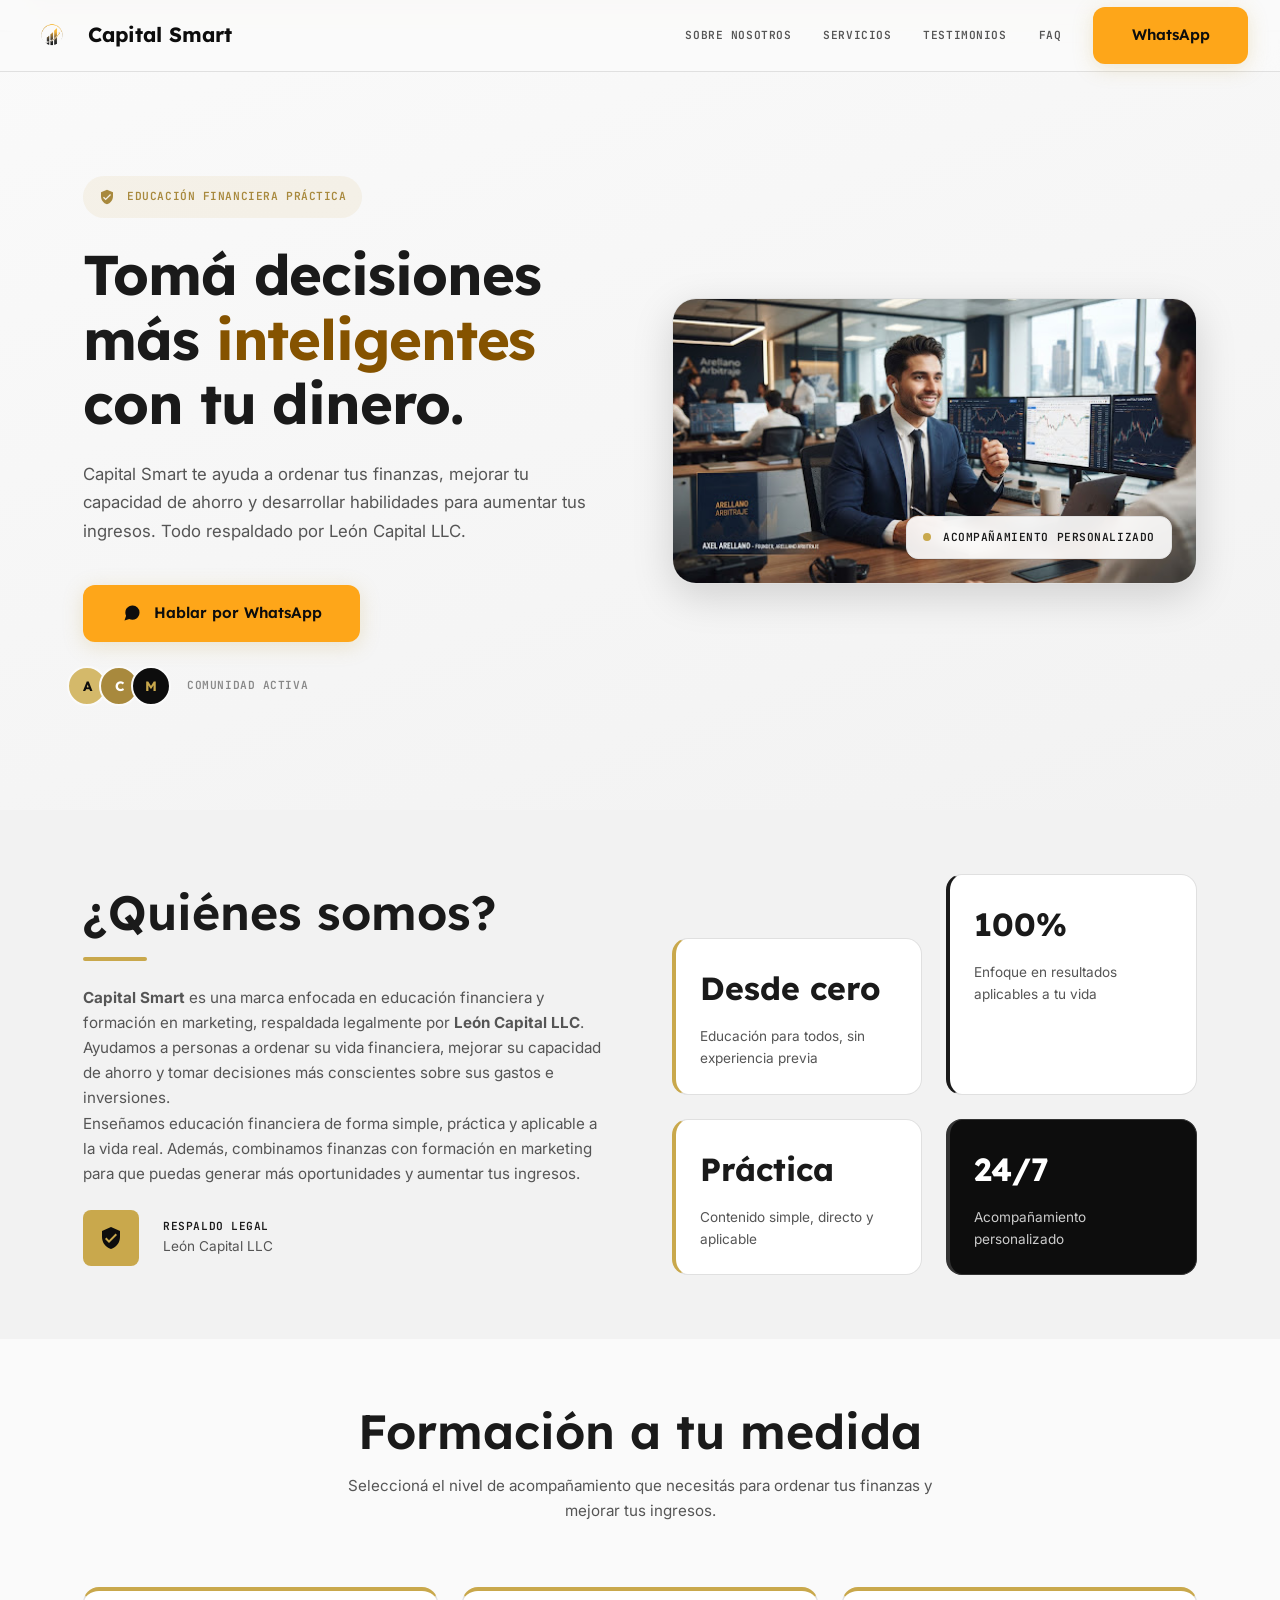
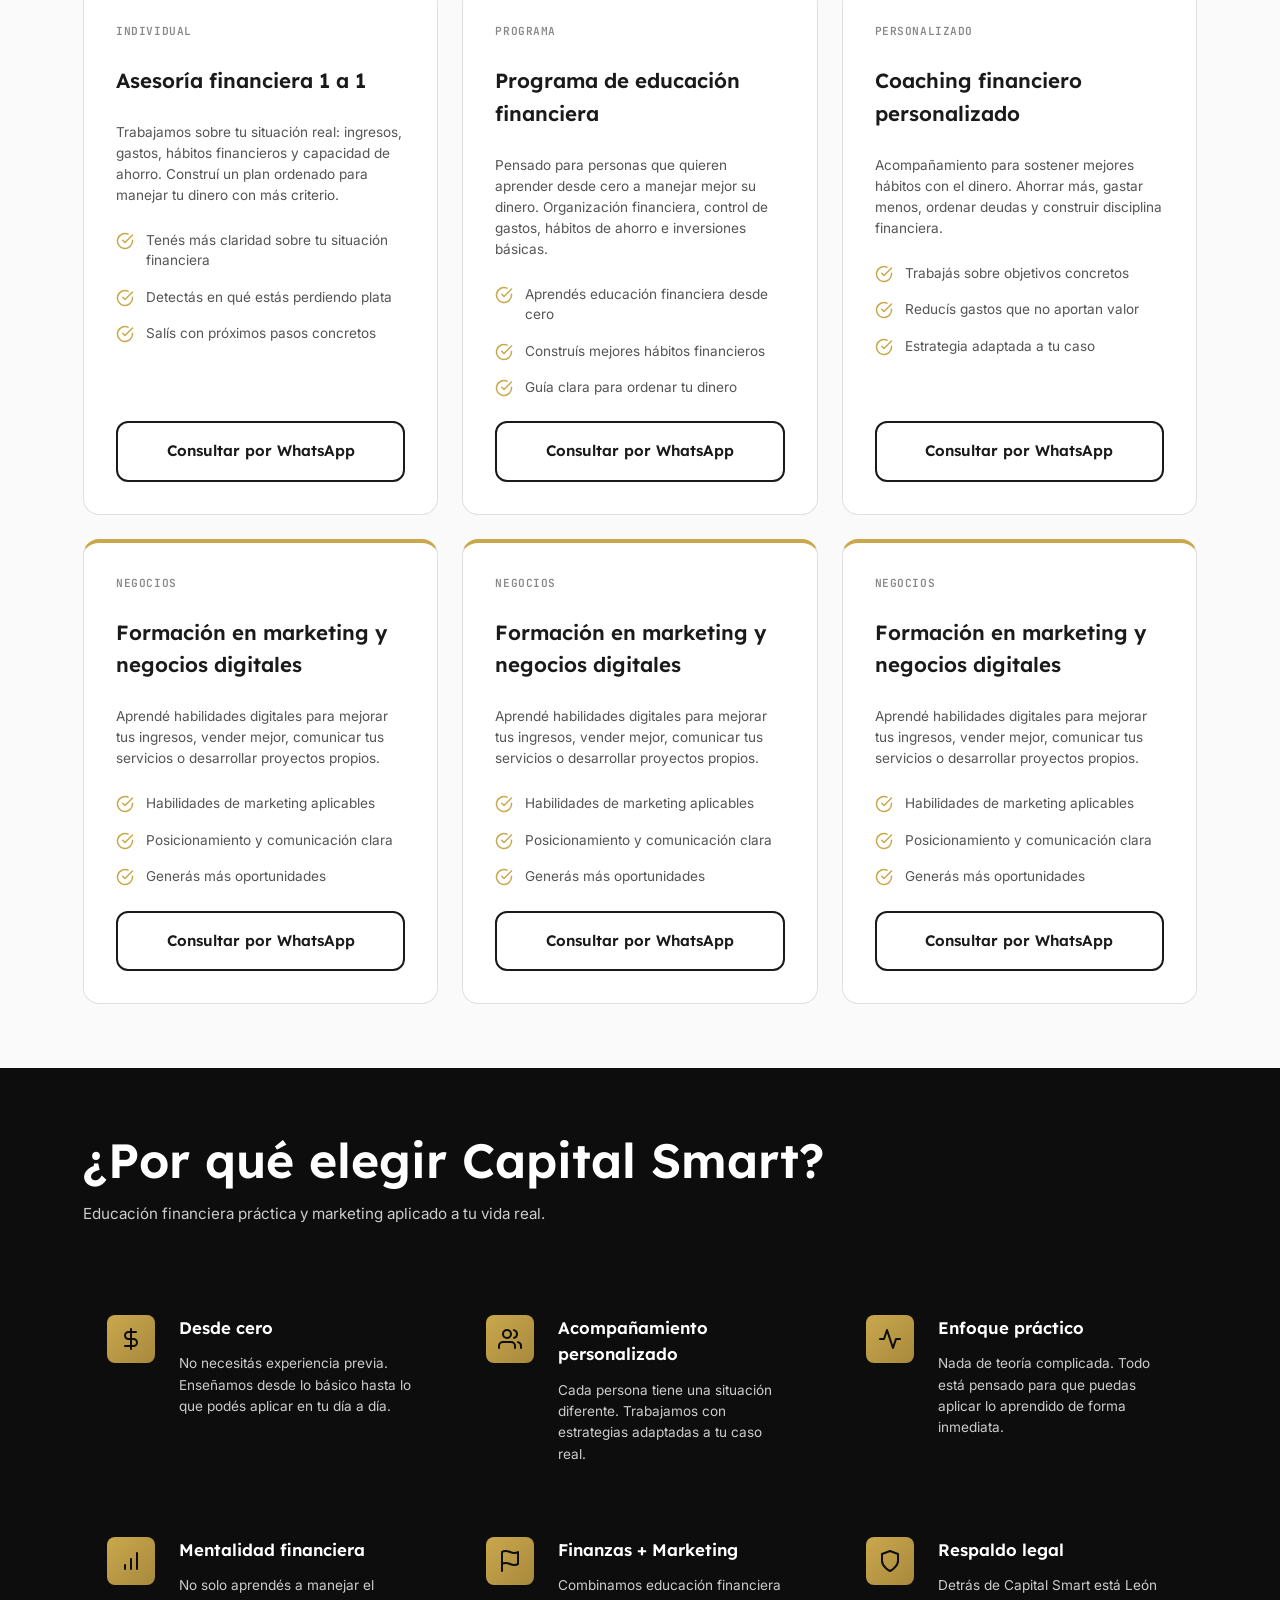
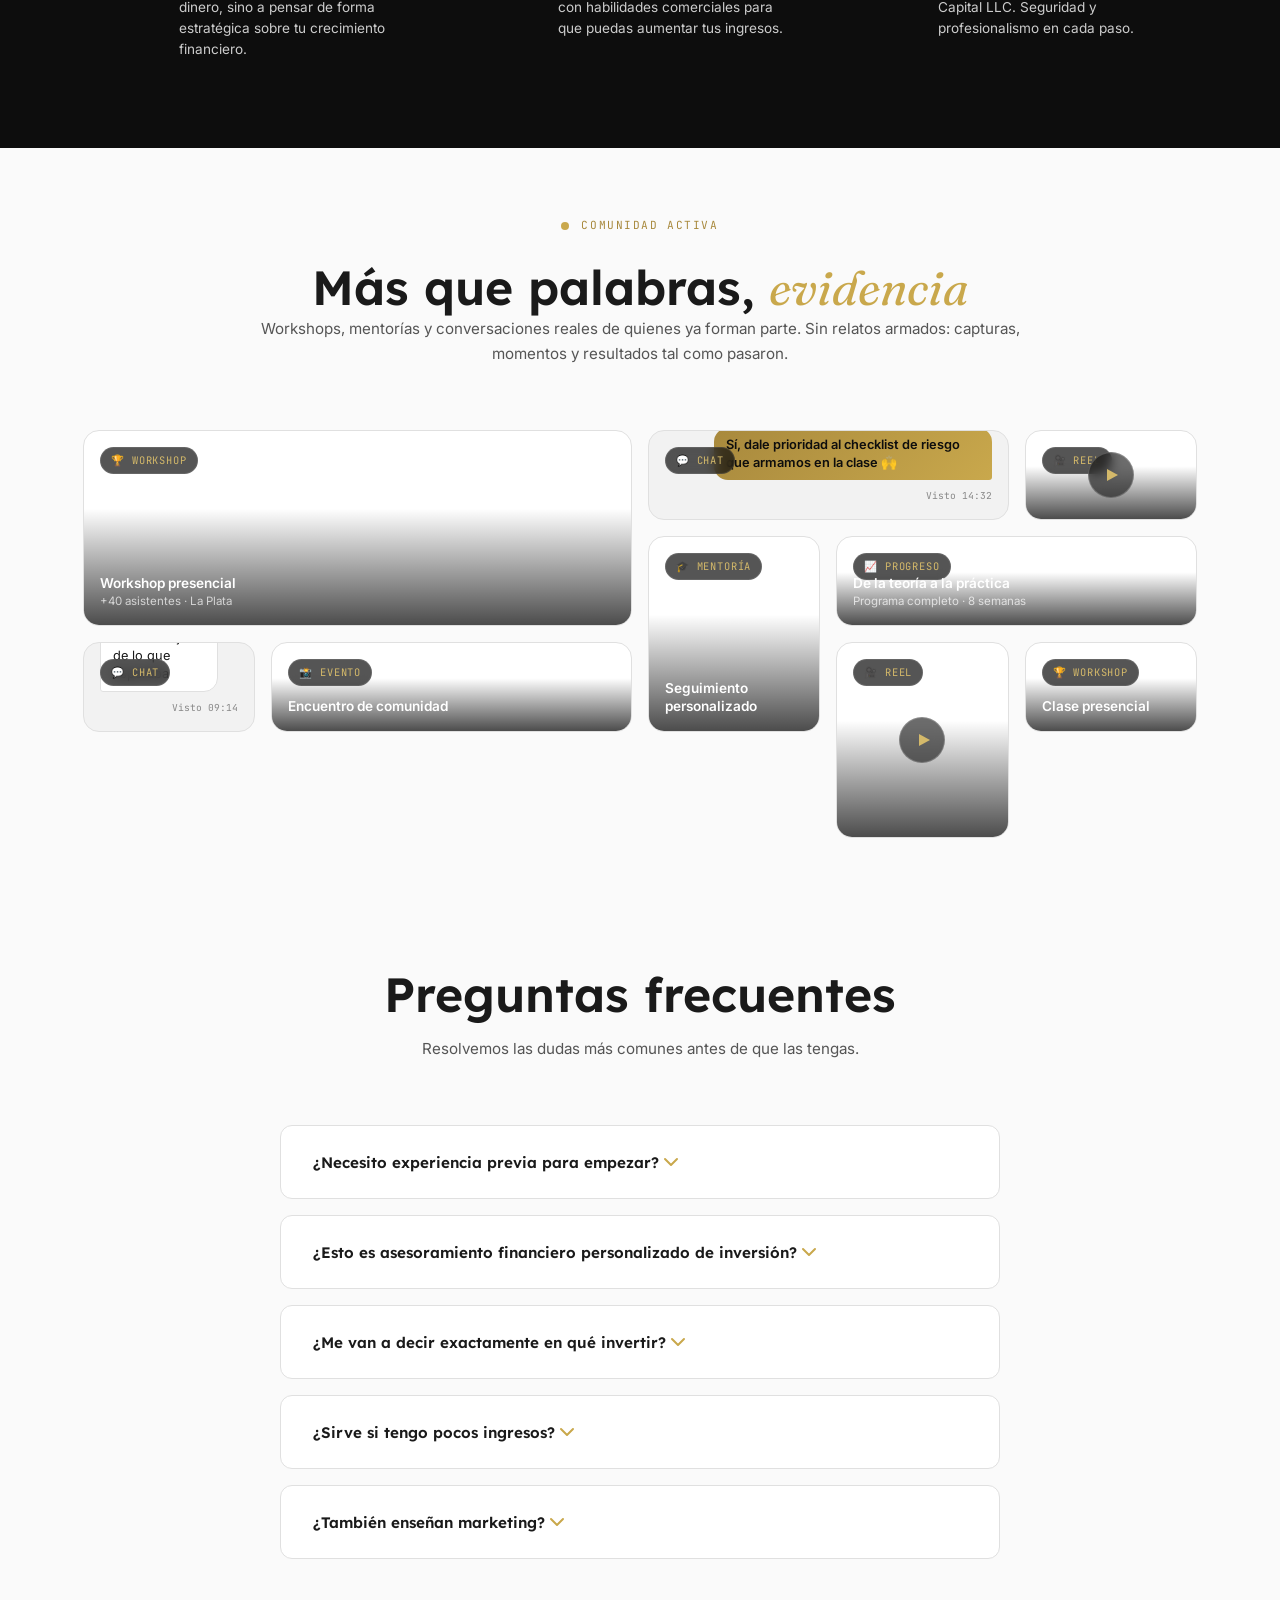
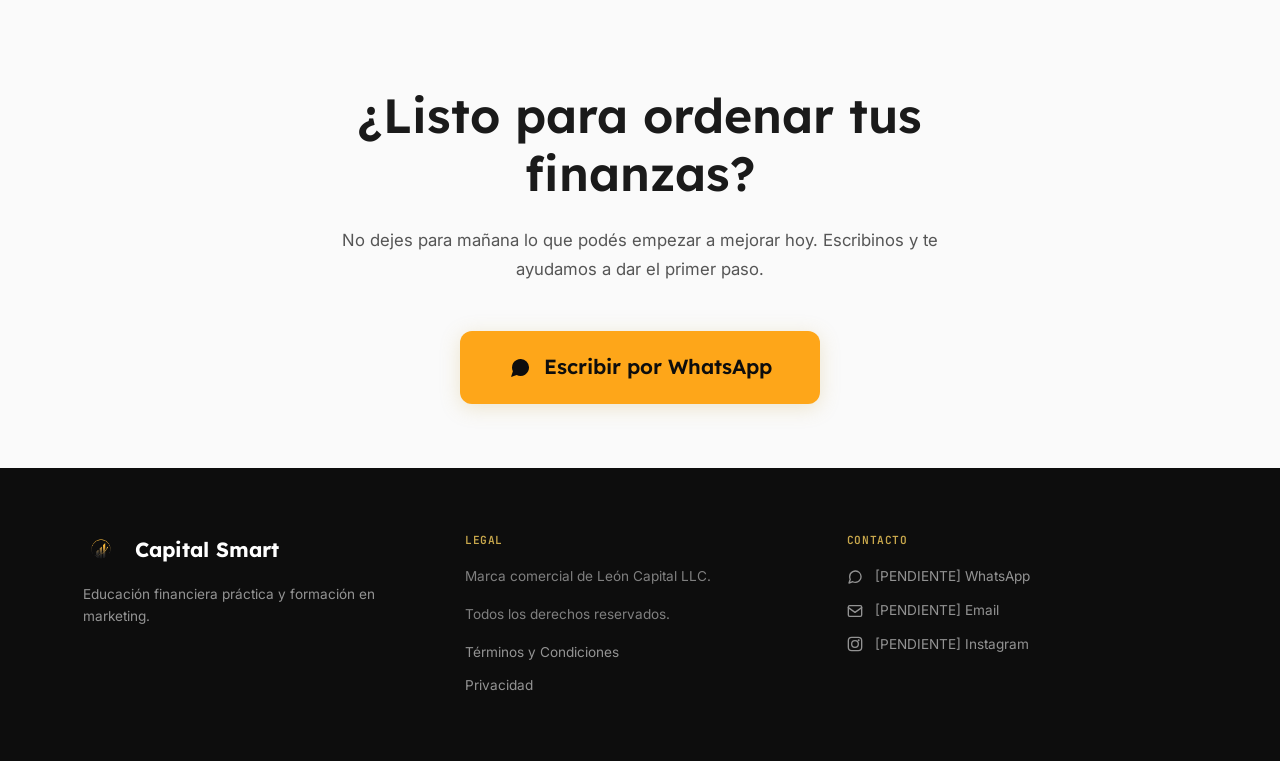
==== commit 3c554a20: "Integrar sección de testimonios en index.html y consolidar CSS/JS" ====
--- a/index.html
+++ b/index.html
@@ -8,7 +8,7 @@
   <title>Capital Smart — Educación Financiera y Formación en Marketing</title>
   <link rel="preconnect" href="https://fonts.googleapis.com"/>
   <link rel="preconnect" href="https://fonts.gstatic.com" crossorigin/>
-  <link href="https://fonts.googleapis.com/css2?family=Inter:wght@400;600&family=JetBrains+Mono:wght@600&family=Lexend:wght@400;600;700&display=swap" rel="stylesheet"/>
+  <link href="https://fonts.googleapis.com/css2?family=Inter:wght@400;500;600&family=JetBrains+Mono:wght@600&family=Lexend:wght@400;600;700&family=Fraunces:opsz,wght@9..144,400;9..144,600;9..144,700&family=IBM+Plex+Mono:wght@500&display=swap" rel="stylesheet"/>
   <link rel="stylesheet" href="css/styles.css"/>
   <link rel="icon" type="image/png" href="logo.png"/>
 </head>
@@ -23,9 +23,10 @@
       <span>Capital Smart</span>
     </a>
 
-    <nav class="header__nav" aria-label="Navegación principal">
+      <nav class="header__nav" aria-label="Navegación principal">
       <a class="header__link" href="#sobre">Sobre nosotros</a>
       <a class="header__link" href="#servicios">Servicios</a>
+      <a class="header__link" href="#testimonios">Testimonios</a>
       <a class="header__link" href="#faq">FAQ</a>
       <a class="btn btn--primary" href="https://wa.me/#" target="_blank" rel="noopener">WhatsApp</a>
     </nav>
@@ -41,6 +42,7 @@
   <nav class="nav-mobile" aria-label="Menú móvil">
     <a class="header__link" href="#sobre">Sobre nosotros</a>
     <a class="header__link" href="#servicios">Servicios</a>
+    <a class="header__link" href="#testimonios">Testimonios</a>
     <a class="header__link" href="#faq">FAQ</a>
     <a class="btn btn--primary" href="https://wa.me/#" target="_blank" rel="noopener">Escribir por WhatsApp</a>
   </nav>
@@ -393,6 +395,114 @@
               <p class="differential__text">Detrás de Capital Smart está León Capital LLC. Seguridad y profesionalismo en cada paso.</p>
             </div>
           </div>
+
+        </div>
+      </div>
+    </section>
+
+    <!-- ==========================================
+         TESTIMONIOS — Evidencia de la comunidad
+         ========================================== -->
+    <section class="evidence-section section" id="testimonios" aria-labelledby="evidence-heading">
+      <div class="container">
+        <div class="evidence-header">
+          <span class="evidence-eyebrow"><span class="pulse-dot" aria-hidden="true"></span> Comunidad activa</span>
+          <h2 id="evidence-heading" class="heading-lg">Más que palabras, <em>evidencia</em></h2>
+          <p class="body-md" style="color:var(--color-text-secondary);">Workshops, mentorías y conversaciones reales de quienes ya forman parte. Sin relatos armados: capturas, momentos y resultados tal como pasaron.</p>
+        </div>
+
+        <div class="mosaic" id="mosaic" role="list">
+
+          <!-- 1: evento grande -->
+          <article class="evidence-card span-3c row-2" role="listitem" tabindex="0"
+            data-title="Workshop presencial — Arbitraje aplicado"
+            data-desc="Encuentro mensual donde repasamos casos reales de arbitraje y resolvemos dudas en vivo con la comunidad."
+            data-date="Junio 2026">
+            <div class="card-media" style="background-image:url('https://images.unsplash.com/photo-1515187029135-18ee286d815b?w=900&q=60')" role="img" aria-label="Workshop presencial con asistentes en una sala"></div>
+            <span class="card-tag">🏆 Workshop</span>
+            <span class="card-caption">Workshop presencial<span>+40 asistentes · La Plata</span></span>
+          </article>
+
+          <!-- 2: chat -->
+          <article class="evidence-card chat span-2c" role="listitem" tabindex="0"
+            data-title="Conversación con un alumno"
+            data-desc="Intercambio real por WhatsApp durante el seguimiento post-mentoría."
+            data-date="Mayo 2026">
+            <span class="card-tag">💬 Chat</span>
+            <div class="chat-bubble in">¿Puedo aplicar la estrategia que vimos hoy en el mercado spot?</div>
+            <div class="chat-bubble out">Sí, dale prioridad al checklist de riesgo que armamos en la clase 🙌</div>
+            <span class="chat-meta">Visto 14:32</span>
+          </article>
+
+          <!-- 3: reel -->
+          <article class="evidence-card" role="listitem" tabindex="0"
+            data-title="Reel: detrás de escena de una mentoría"
+            data-desc="Un vistazo a cómo se preparan las sesiones grupales de mentoría."
+            data-date="Abril 2026">
+            <div class="card-media" style="background-image:url('https://images.unsplash.com/photo-1552664730-d307ca884978?w=700&q=60')" role="img" aria-label="Persona grabando contenido de video"></div>
+            <span class="card-tag">🎥 Reel</span>
+            <span class="play-badge" aria-hidden="true"><svg width="16" height="16" viewBox="0 0 16 16"><path d="M3 2l11 6-11 6z"/></svg></span>
+          </article>
+
+          <!-- 4: mentoria -->
+          <article class="evidence-card row-2" role="listitem" tabindex="0"
+            data-title="Mentoría 1 a 1"
+            data-desc="Sesiones personalizadas de seguimiento para alumnos que avanzan en el programa."
+            data-date="Marzo 2026">
+            <div class="card-media" style="background-image:url('https://images.unsplash.com/photo-1600880292203-757bb62b4baf?w=700&q=60')" role="img" aria-label="Mentoría personalizada entre dos personas"></div>
+            <span class="card-tag">🎓 Mentoría</span>
+            <span class="card-caption">Seguimiento personalizado</span>
+          </article>
+
+          <!-- 5: resultado (sin montos, foco en progreso) -->
+          <article class="evidence-card span-2c" role="listitem" tabindex="0"
+            data-title="Progreso de un alumno"
+            data-desc="Reconocimiento por completar el programa de formación y aplicar lo aprendido de forma consistente."
+            data-date="Marzo 2026">
+            <div class="card-media" style="background-image:url('https://images.unsplash.com/photo-1454165804606-c3d57bc86b40?w=800&q=60')" role="img" aria-label="Persona revisando gráficos en una notebook"></div>
+            <span class="card-tag">📈 Progreso</span>
+            <span class="card-caption">De la teoría a la práctica<span>Programa completo · 8 semanas</span></span>
+          </article>
+
+          <!-- 6: chat corto -->
+          <article class="evidence-card chat" role="listitem" tabindex="0"
+            data-title="Agradecimiento de un alumno"
+            data-desc="Mensaje recibido luego de finalizar el módulo de gestión de riesgo."
+            data-date="Febrero 2026">
+            <span class="card-tag">💬 Chat</span>
+            <div class="chat-bubble in">Recién terminé el módulo, se entendió todo mucho mejor de lo que esperaba</div>
+            <span class="chat-meta">Visto 09:14</span>
+          </article>
+
+          <!-- 7: evento -->
+          <article class="evidence-card span-2c" role="listitem" tabindex="0"
+            data-title="Encuentro de comunidad"
+            data-desc="Reunión mensual abierta para socializar dudas y experiencias entre alumnos."
+            data-date="Enero 2026">
+            <div class="card-media" style="background-image:url('https://images.unsplash.com/photo-1521737604893-d14cc237f11d?w=800&q=60')" role="img" aria-label="Encuentro de comunidad"></div>
+            <span class="card-tag">📸 Evento</span>
+            <span class="card-caption">Encuentro de comunidad</span>
+          </article>
+
+          <!-- 8: reel vertical -->
+          <article class="evidence-card row-2" role="listitem" tabindex="0"
+            data-title="Reel: testimonio en video"
+            data-desc="Un alumno cuenta su experiencia en el programa en sus propias palabras."
+            data-date="Diciembre 2025">
+            <div class="card-media" style="background-image:url('https://images.unsplash.com/photo-1519389950473-47ba0277781c?w=700&q=60')" role="img" aria-label="Persona hablando frente a cámara"></div>
+            <span class="card-tag">🎥 Reel</span>
+            <span class="play-badge" aria-hidden="true"><svg width="16" height="16" viewBox="0 0 16 16"><path d="M3 2l11 6-11 6z"/></svg></span>
+          </article>
+
+          <!-- 9: workshop -->
+          <article class="evidence-card" role="listitem" tabindex="0"
+            data-title="Clase presencial"
+            data-desc="Sesión práctica sobre gestión de riesgo en operaciones de arbitraje."
+            data-date="Noviembre 2025">
+            <div class="card-media" style="background-image:url('https://images.unsplash.com/photo-1531482615713-2afd69097998?w=700&q=60')" role="img" aria-label="Clase presencial con pizarra"></div>
+            <span class="card-tag">🏆 Workshop</span>
+            <span class="card-caption">Clase presencial</span>
+          </article>
 
         </div>
       </div>
@@ -540,6 +650,19 @@
     </div>
   </footer>
 
+  <!-- MODAL TESTIMONIOS -->
+  <div class="evidence-modal" id="evidenceModal" role="dialog" aria-modal="true" aria-labelledby="modalTitle">
+    <div class="evidence-modal-content">
+      <button class="modal-close" id="modalClose" aria-label="Cerrar">✕</button>
+      <div class="evidence-modal-media" id="modalMedia"></div>
+      <div class="evidence-modal-body">
+        <span class="evidence-modal-date" id="modalDate"></span>
+        <h3 id="modalTitle"></h3>
+        <p id="modalDesc"></p>
+      </div>
+    </div>
+  </div>
+
   <script src="js/main.js" defer></script>
 </body>
 </html>
--- a/css/styles.css
+++ b/css/styles.css
@@ -990,3 +990,331 @@
 .skip-link:focus {
   top: var(--space-sm);
 }
+
+/* =========================================================
+   TESTIMONIOS — Sección de Evidencia
+   ========================================================= */
+
+.evidence-section {
+  background-color: var(--color-bg);
+}
+
+.evidence-header {
+  max-width: 780px;
+  margin: 0 auto var(--space-xl);
+  text-align: center;
+}
+
+.evidence-eyebrow {
+  display: inline-flex;
+  align-items: center;
+  gap: var(--space-xs);
+  font-family: var(--font-mono);
+  font-size: var(--text-xs);
+  letter-spacing: 0.14em;
+  text-transform: uppercase;
+  color: var(--color-gold-dark);
+  margin-bottom: var(--space-md);
+}
+
+.evidence-eyebrow .pulse-dot {
+  width: 8px;
+  height: 8px;
+  border-radius: 50%;
+  background: var(--color-gold);
+  box-shadow: 0 0 0 0 rgba(201, 168, 76, 0.6);
+  animation: pulse-gold 2.4s infinite;
+}
+
+@keyframes pulse-gold {
+  0% { box-shadow: 0 0 0 0 rgba(201, 168, 76, 0.45); }
+  70% { box-shadow: 0 0 0 8px rgba(201, 168, 76, 0); }
+  100% { box-shadow: 0 0 0 0 rgba(201, 168, 76, 0); }
+}
+
+.evidence-header h2 em {
+  font-family: 'Fraunces', serif;
+  font-style: italic;
+  color: var(--color-gold);
+  font-weight: 400;
+}
+
+/* ---------- MOSAICO EDITORIAL ---------- */
+.mosaic {
+  display: grid;
+  grid-template-columns: repeat(6, 1fr);
+  grid-auto-rows: 90px;
+  gap: var(--space-sm);
+}
+
+.evidence-card {
+  position: relative;
+  border-radius: var(--radius-xl);
+  overflow: hidden;
+  border: 1px solid var(--color-border);
+  background: var(--color-white);
+  cursor: pointer;
+  transition: transform var(--transition-slow), box-shadow var(--transition-normal), opacity var(--transition-slow);
+}
+
+.evidence-card:hover,
+.evidence-card:focus-visible {
+  transform: translateY(-4px) scale(1.015);
+  box-shadow: var(--shadow-gold);
+  z-index: 2;
+}
+
+.evidence-card:focus-visible {
+  outline: 2px solid var(--color-gold);
+  outline-offset: 3px;
+}
+
+/* tamaños del mosaico irregular */
+.span-2c { grid-column: span 2; }
+.span-3c { grid-column: span 3; }
+.span-4c { grid-column: span 4; }
+.row-2 { grid-row: span 2; }
+.row-3 { grid-row: span 3; }
+
+/* imagen / media base */
+.card-media {
+  position: absolute;
+  inset: 0;
+  background-size: cover;
+  background-position: center;
+  transition: transform var(--transition-slow);
+}
+
+.evidence-card:hover .card-media {
+  transform: scale(1.06);
+}
+
+.card-media::after {
+  content: "";
+  position: absolute;
+  inset: 0;
+  background: linear-gradient(180deg, rgba(0,0,0,0) 40%, rgba(0,0,0,0.7) 100%);
+}
+
+.card-tag {
+  position: absolute;
+  top: var(--space-sm);
+  left: var(--space-sm);
+  z-index: 2;
+  font-family: var(--font-mono);
+  font-size: 0.65rem;
+  letter-spacing: 0.08em;
+  text-transform: uppercase;
+  background: rgba(13, 13, 13, 0.7);
+  backdrop-filter: blur(6px);
+  -webkit-backdrop-filter: blur(6px);
+  color: var(--color-gold-light);
+  padding: 4px 10px;
+  border-radius: var(--radius-full);
+  border: 1px solid rgba(255,255,255,0.1);
+  display: flex;
+  align-items: center;
+  gap: 5px;
+}
+
+.card-caption {
+  position: absolute;
+  left: var(--space-sm);
+  right: var(--space-sm);
+  bottom: var(--space-sm);
+  z-index: 2;
+  font-size: 0.85rem;
+  color: var(--color-white);
+  font-weight: 600;
+  line-height: 1.35;
+}
+
+.card-caption span {
+  display: block;
+  font-size: 0.72rem;
+  color: rgba(255,255,255,0.7);
+  font-weight: 400;
+  margin-top: 2px;
+}
+
+/* ---------- variante: tarjeta tipo chat ---------- */
+.evidence-card.chat {
+  background: var(--color-bg-alt);
+  padding: var(--space-sm);
+  display: flex;
+  flex-direction: column;
+  justify-content: flex-end;
+  gap: 6px;
+}
+
+.chat-bubble {
+  max-width: 85%;
+  padding: 8px 12px;
+  border-radius: 14px;
+  font-size: 0.8rem;
+  line-height: 1.4;
+}
+
+.chat-bubble.in {
+  align-self: flex-start;
+  background: var(--color-white);
+  border: 1px solid var(--color-border);
+  color: var(--color-text);
+  border-bottom-left-radius: 3px;
+}
+
+.chat-bubble.out {
+  align-self: flex-end;
+  background: linear-gradient(135deg, var(--color-gold-dark), var(--color-gold));
+  color: var(--color-black);
+  font-weight: 600;
+  border-bottom-right-radius: 3px;
+}
+
+.chat-meta {
+  font-family: var(--font-mono);
+  font-size: 0.6rem;
+  color: var(--color-text-muted);
+  text-align: right;
+  margin-top: 2px;
+}
+
+/* ---------- variante: reel / video ---------- */
+.play-badge {
+  position: absolute;
+  top: 50%;
+  left: 50%;
+  transform: translate(-50%,-50%);
+  width: 46px;
+  height: 46px;
+  border-radius: 50%;
+  background: rgba(13, 13, 13, 0.6);
+  backdrop-filter: blur(6px);
+  -webkit-backdrop-filter: blur(6px);
+  border: 1px solid rgba(255,255,255,0.2);
+  display: flex;
+  align-items: center;
+  justify-content: center;
+  z-index: 2;
+  transition: transform var(--transition-normal);
+}
+
+.evidence-card:hover .play-badge {
+  transform: translate(-50%,-50%) scale(1.1);
+}
+
+.play-badge svg {
+  fill: var(--color-gold-light);
+  margin-left: 3px;
+}
+
+/* ---------- MODAL ---------- */
+.evidence-modal {
+  position: fixed;
+  inset: 0;
+  background: rgba(13, 13, 13, 0.85);
+  backdrop-filter: blur(8px);
+  -webkit-backdrop-filter: blur(8px);
+  display: flex;
+  align-items: center;
+  justify-content: center;
+  padding: var(--space-md);
+  z-index: 1000;
+  opacity: 0;
+  visibility: hidden;
+  transition: opacity var(--transition-normal), visibility var(--transition-normal);
+}
+
+.evidence-modal.is-open {
+  opacity: 1;
+  visibility: visible;
+}
+
+.evidence-modal-content {
+  max-width: 720px;
+  width: 100%;
+  max-height: 86vh;
+  background: var(--color-white);
+  border-radius: var(--radius-2xl);
+  overflow: hidden;
+  box-shadow: var(--shadow-xl);
+  transform: scale(0.94);
+  transition: transform var(--transition-normal);
+  position: relative;
+}
+
+.evidence-modal.is-open .evidence-modal-content {
+  transform: scale(1);
+}
+
+.evidence-modal-media {
+  width: 100%;
+  height: 360px;
+  background-size: cover;
+  background-position: center;
+}
+
+.evidence-modal-body {
+  padding: var(--space-lg);
+}
+
+.evidence-modal-body h3 {
+  font-family: var(--font-heading);
+  font-size: var(--text-xl);
+  margin: 0 0 var(--space-xs);
+  color: var(--color-black);
+}
+
+.evidence-modal-body p {
+  color: var(--color-text-secondary);
+  font-size: var(--text-base);
+  line-height: 1.6;
+  margin: 0 0 var(--space-sm);
+}
+
+.evidence-modal-date {
+  font-family: var(--font-mono);
+  font-size: 0.75rem;
+  color: var(--color-text-muted);
+  letter-spacing: 0.04em;
+  display: block;
+  margin-bottom: 4px;
+}
+
+.modal-close {
+  position: absolute;
+  top: var(--space-sm);
+  right: var(--space-sm);
+  width: 38px;
+  height: 38px;
+  border-radius: 50%;
+  background: rgba(13, 13, 13, 0.6);
+  border: 1px solid rgba(255,255,255,0.2);
+  color: var(--color-white);
+  font-size: 1.2rem;
+  display: flex;
+  align-items: center;
+  justify-content: center;
+  cursor: pointer;
+  z-index: 10;
+  transition: background var(--transition-normal);
+}
+
+.modal-close:hover {
+  background: var(--color-gold-dark);
+}
+
+/* ---------- RESPONSIVE TESTIMONIOS ---------- */
+@media (max-width: 980px) {
+  .mosaic { grid-template-columns: repeat(4, 1fr); }
+  .span-4c { grid-column: span 4; }
+  .span-3c { grid-column: span 4; }
+  .span-2c { grid-column: span 2; }
+}
+
+@media (max-width: 640px) {
+  .mosaic { grid-template-columns: repeat(2, 1fr); grid-auto-rows: 130px; }
+  .span-4c, .span-3c, .span-2c { grid-column: span 2; }
+  .row-3 { grid-row: span 2; }
+  .evidence-modal-media { height: 240px; }
+}
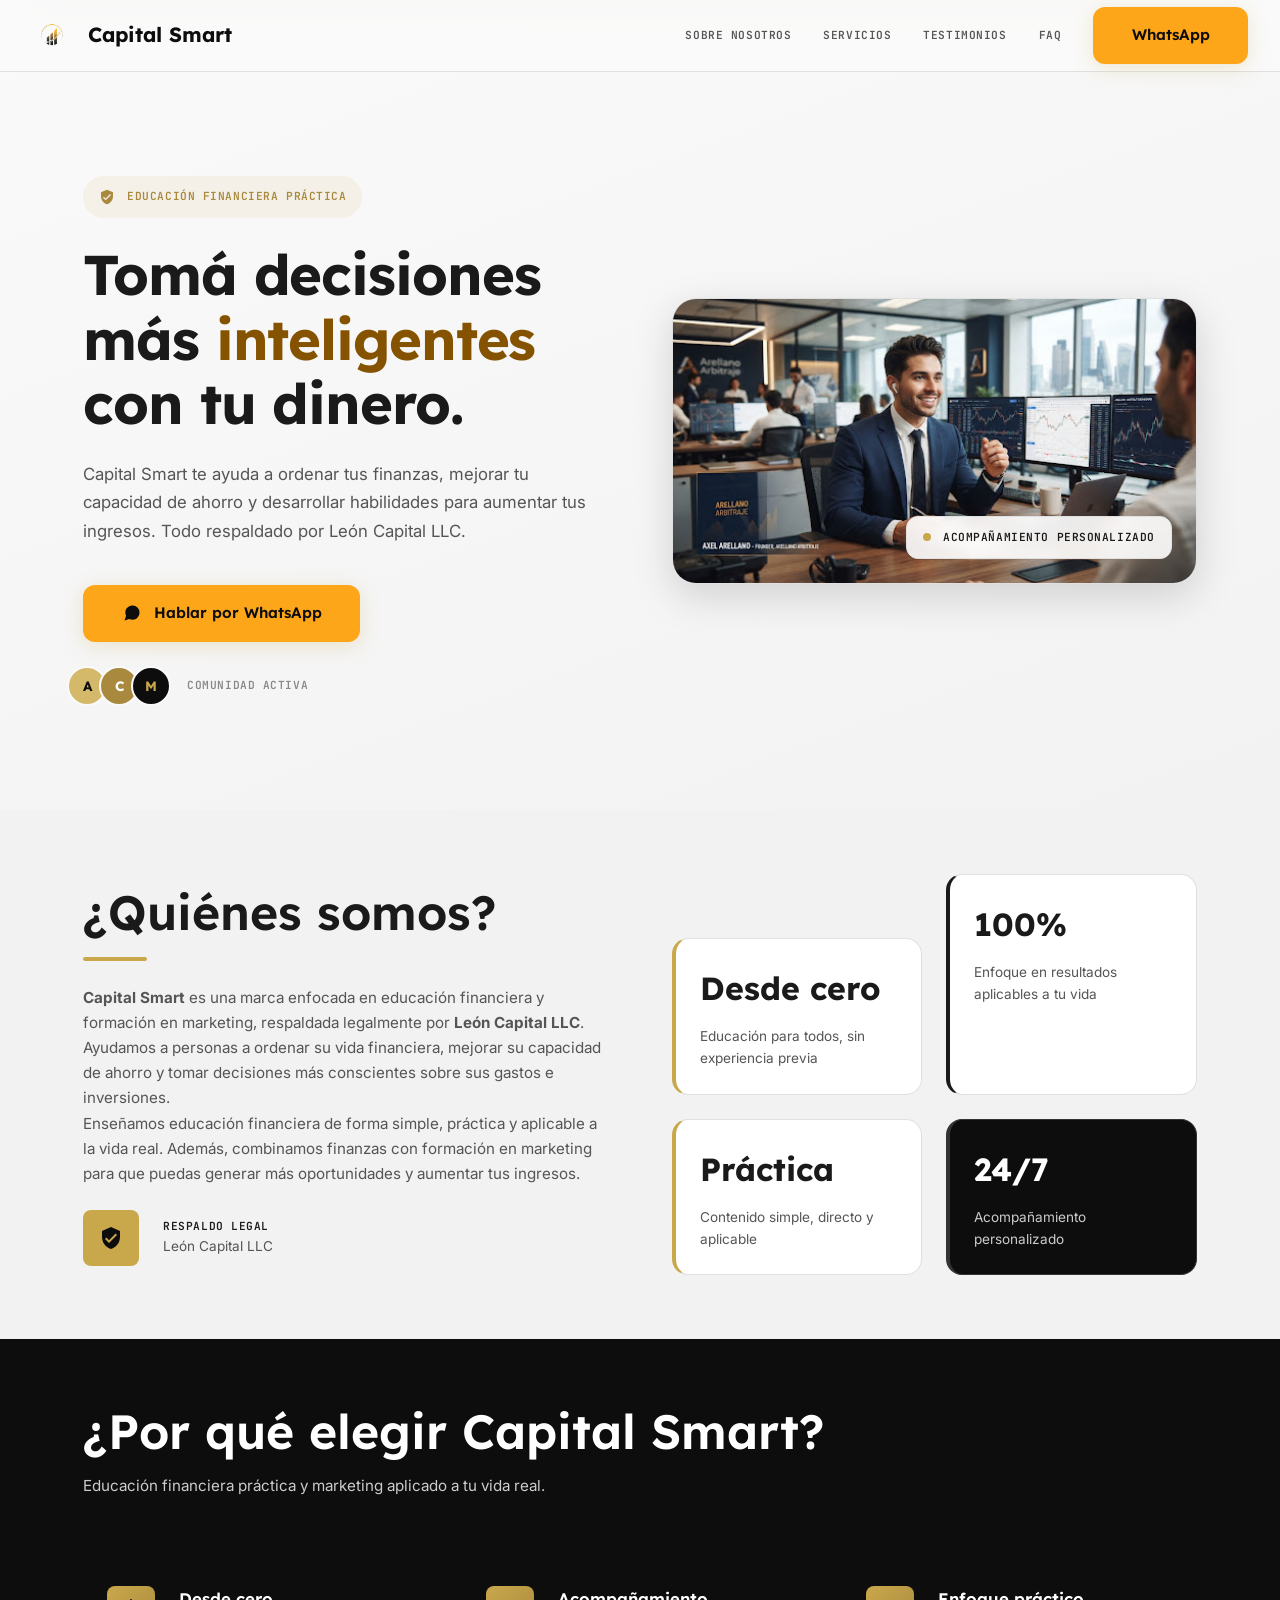
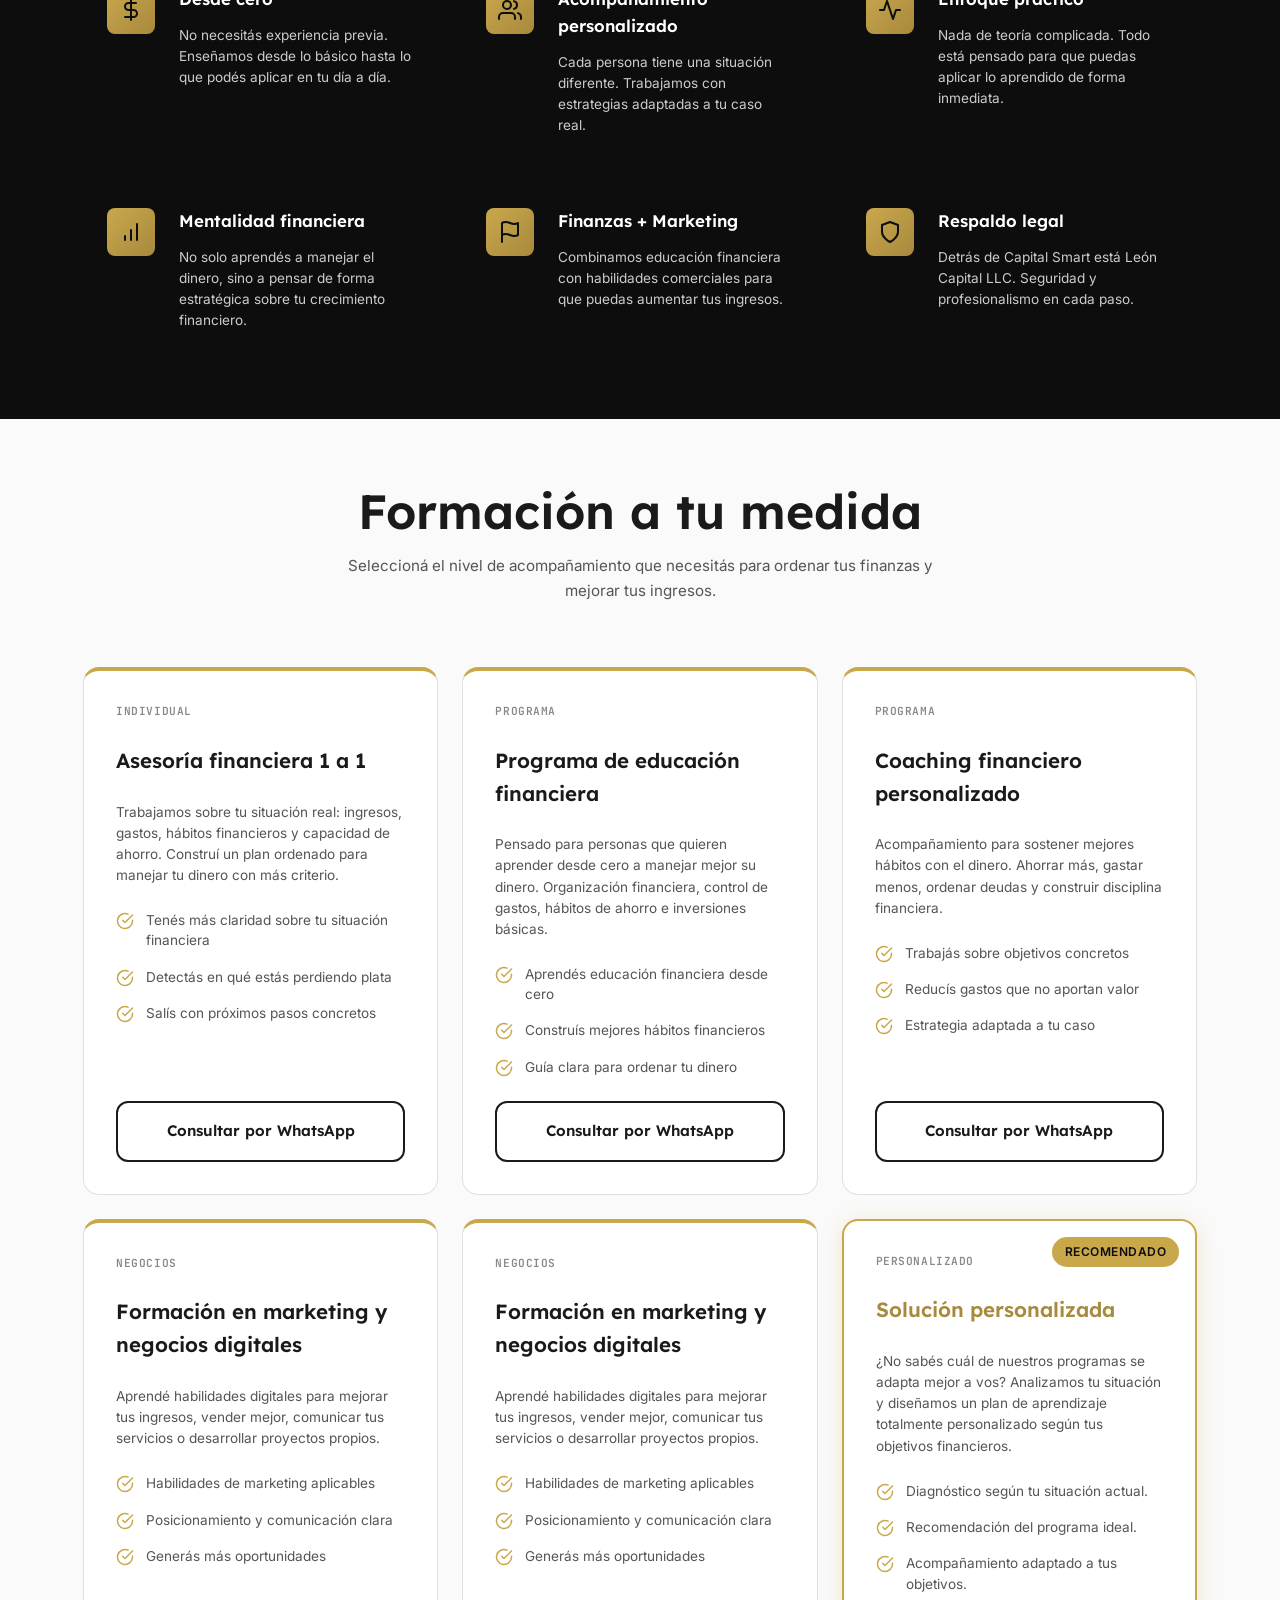
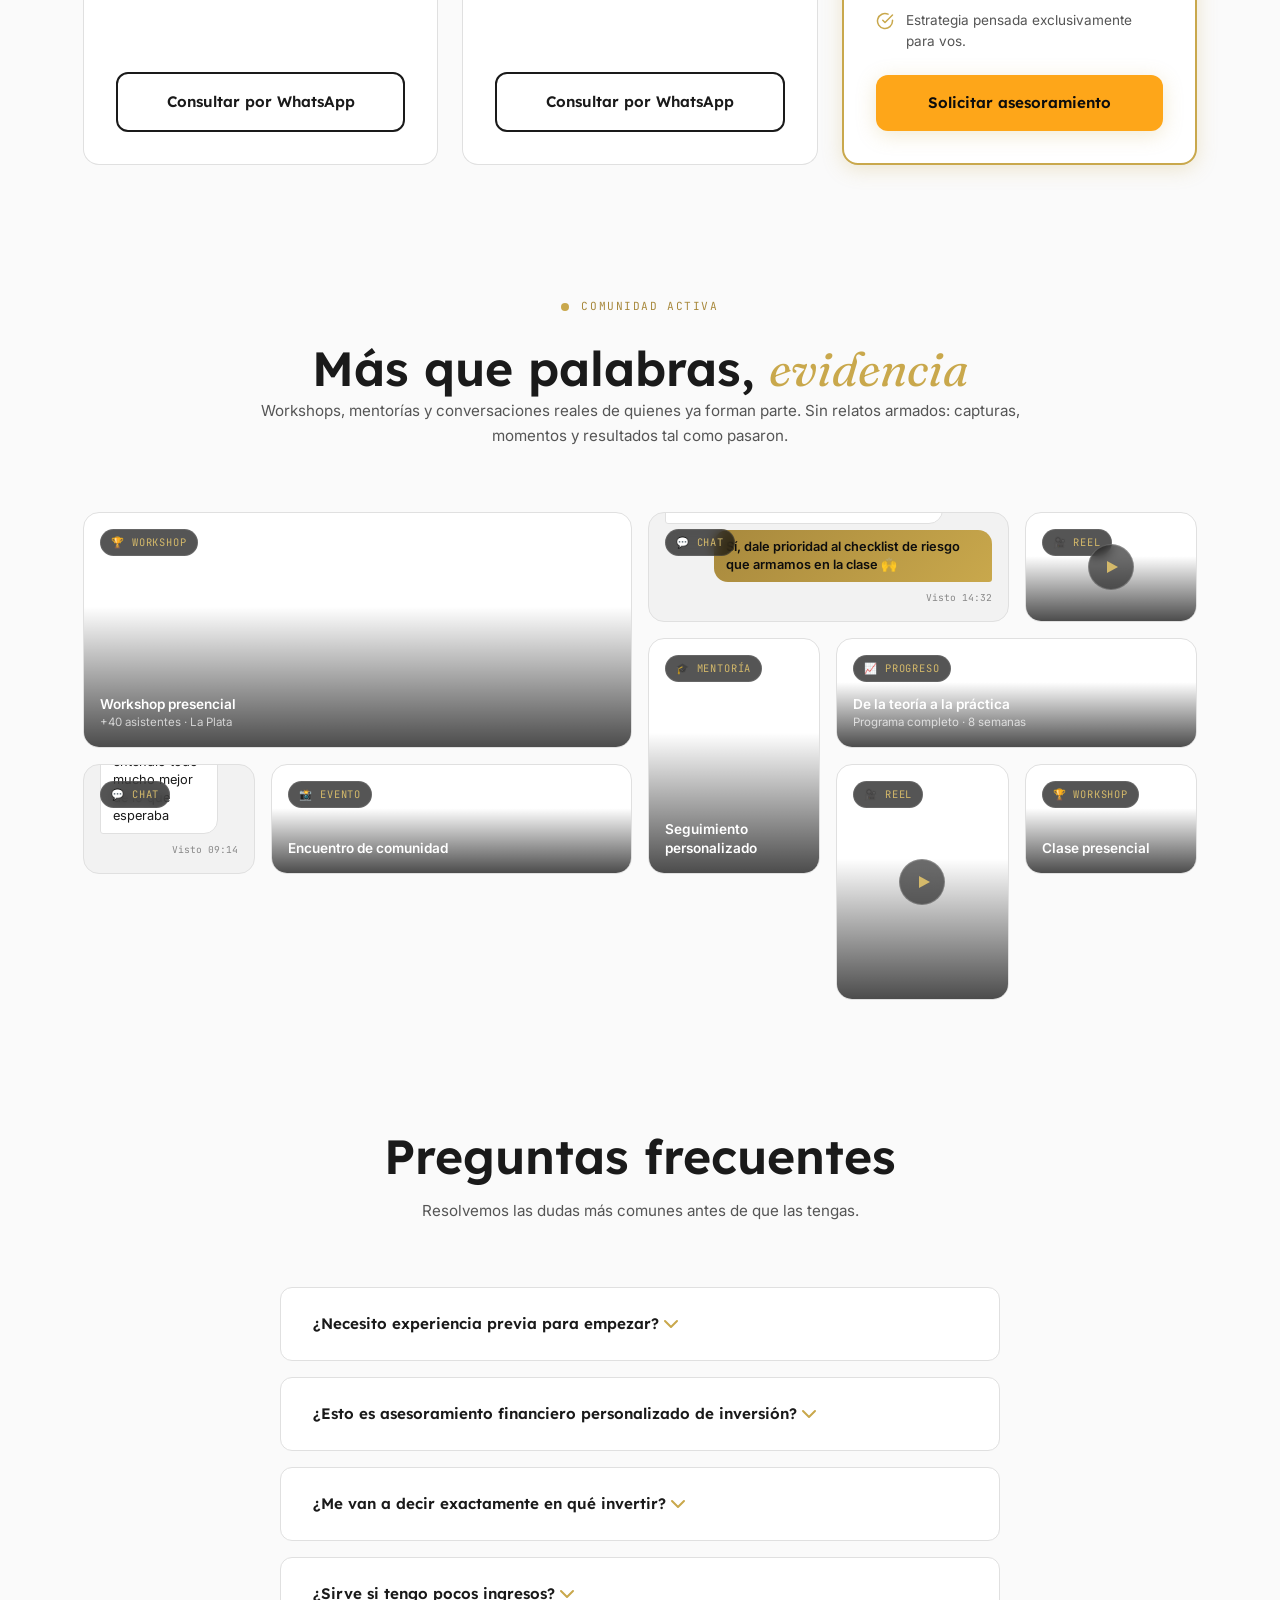
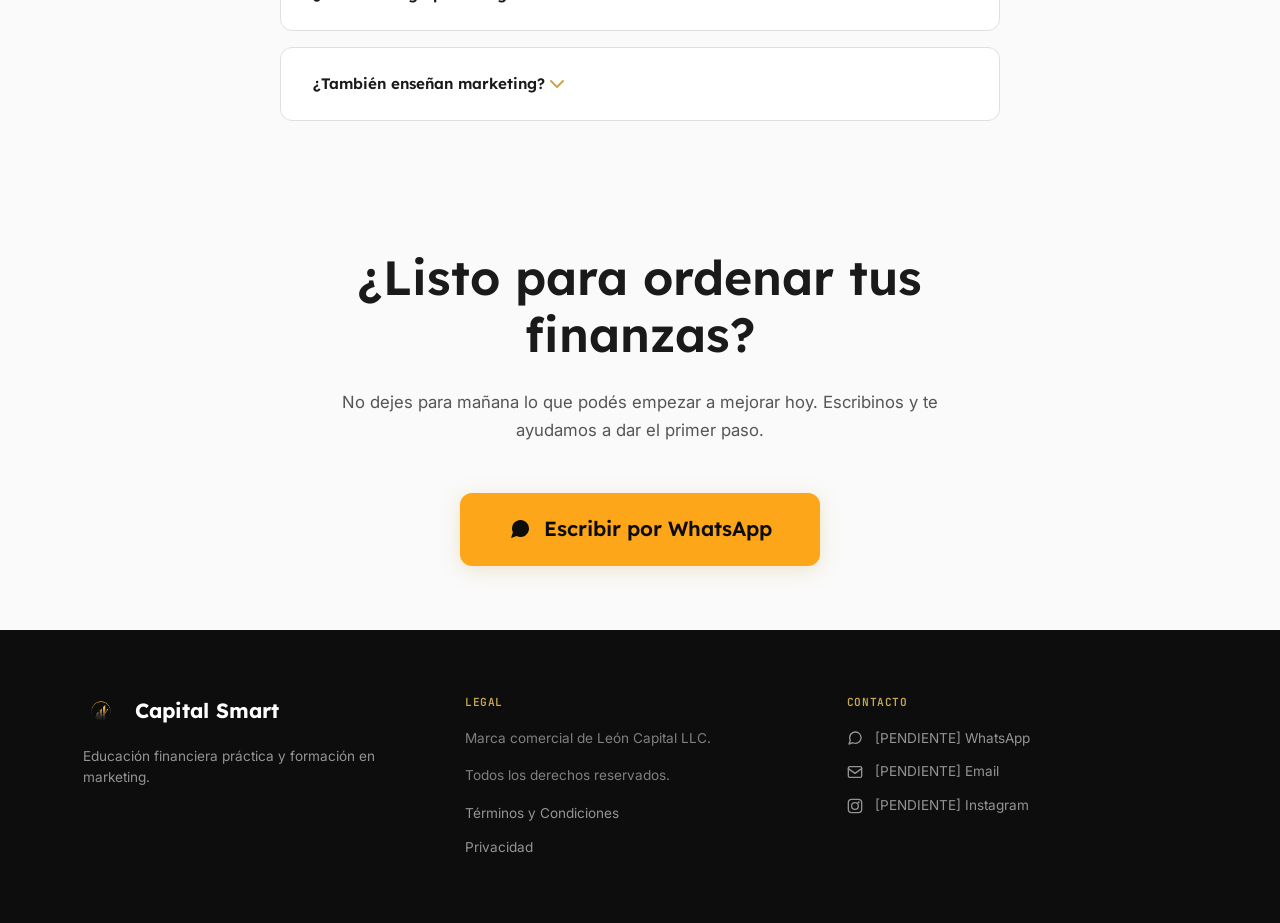
==== commit dacfd7cc: "restructuramiento y agregado de servicios" ====
--- a/index.html
+++ b/index.html
@@ -147,6 +147,83 @@
       </div>
     </section>
 
+        <!-- ==========================================
+         DIFERENCIALES — Por qué elegir Capital Smart
+         ========================================== -->
+    <section class="section section--dark" id="beneficios" aria-labelledby="diff-title">
+      <div class="container">
+
+        <div class="differentials__header reveal">
+          <h2 class="heading-lg" id="diff-title" style="color:var(--color-white);">¿Por qué elegir Capital Smart?</h2>
+          <p class="body-md" style="color:var(--color-text-light);">Educación financiera práctica y marketing aplicado a tu vida real.</p>
+        </div>
+
+        <div class="differentials__grid">
+
+          <div class="differential reveal">
+            <div class="differential__icon">
+              <svg viewBox="0 0 24 24" fill="none" aria-hidden="true"><path d="M12 2v20M17 5H9.5a3.5 3.5 0 000 7h5a3.5 3.5 0 010 7H6" stroke="currentColor" stroke-width="2" stroke-linecap="round" stroke-linejoin="round"/></svg>
+            </div>
+            <div>
+              <h3 class="differential__title">Desde cero</h3>
+              <p class="differential__text">No necesitás experiencia previa. Enseñamos desde lo básico hasta lo que podés aplicar en tu día a día.</p>
+            </div>
+          </div>
+
+          <div class="differential reveal reveal-delay-1">
+            <div class="differential__icon">
+              <svg viewBox="0 0 24 24" fill="none" aria-hidden="true"><path d="M17 21v-2a4 4 0 00-4-4H5a4 4 0 00-4 4v2M9 11a4 4 0 100-8 4 4 0 000 8zM23 21v-2a4 4 0 00-3-3.87M16 3.13a4 4 0 010 7.75" stroke="currentColor" stroke-width="2" stroke-linecap="round" stroke-linejoin="round"/></svg>
+            </div>
+            <div>
+              <h3 class="differential__title">Acompañamiento personalizado</h3>
+              <p class="differential__text">Cada persona tiene una situación diferente. Trabajamos con estrategias adaptadas a tu caso real.</p>
+            </div>
+          </div>
+
+          <div class="differential reveal reveal-delay-2">
+            <div class="differential__icon">
+              <svg viewBox="0 0 24 24" fill="none" aria-hidden="true"><path d="M22 12h-4l-3 9L9 3l-3 9H2" stroke="currentColor" stroke-width="2" stroke-linecap="round" stroke-linejoin="round"/></svg>
+            </div>
+            <div>
+              <h3 class="differential__title">Enfoque práctico</h3>
+              <p class="differential__text">Nada de teoría complicada. Todo está pensado para que puedas aplicar lo aprendido de forma inmediata.</p>
+            </div>
+          </div>
+
+          <div class="differential reveal reveal-delay-1">
+            <div class="differential__icon">
+              <svg viewBox="0 0 24 24" fill="none" aria-hidden="true"><path d="M12 20V10M18 20V4M6 20v-4" stroke="currentColor" stroke-width="2" stroke-linecap="round" stroke-linejoin="round"/></svg>
+            </div>
+            <div>
+              <h3 class="differential__title">Mentalidad financiera</h3>
+              <p class="differential__text">No solo aprendés a manejar el dinero, sino a pensar de forma estratégica sobre tu crecimiento financiero.</p>
+            </div>
+          </div>
+
+          <div class="differential reveal reveal-delay-2">
+            <div class="differential__icon">
+              <svg viewBox="0 0 24 24" fill="none" aria-hidden="true"><path d="M4 15s1-1 4-1 5 2 8 2 4-1 4-1V3s-1 1-4 1-5-2-8-2-4 1-4 1zM4 22v-7" stroke="currentColor" stroke-width="2" stroke-linecap="round" stroke-linejoin="round"/></svg>
+            </div>
+            <div>
+              <h3 class="differential__title">Finanzas + Marketing</h3>
+              <p class="differential__text">Combinamos educación financiera con habilidades comerciales para que puedas aumentar tus ingresos.</p>
+            </div>
+          </div>
+
+          <div class="differential reveal reveal-delay-3">
+            <div class="differential__icon">
+              <svg viewBox="0 0 24 24" fill="none" aria-hidden="true"><path d="M12 22s8-4 8-10V5l-8-3-8 3v7c0 6 8 10 8 10z" stroke="currentColor" stroke-width="2" stroke-linecap="round" stroke-linejoin="round"/></svg>
+            </div>
+            <div>
+              <h3 class="differential__title">Respaldo legal</h3>
+              <p class="differential__text">Detrás de Capital Smart está León Capital LLC. Seguridad y profesionalismo en cada paso.</p>
+            </div>
+          </div>
+
+        </div>
+      </div>
+    </section>
+
     <!-- ==========================================
          SERVICIOS — Los 5 servicios del formulario
          ========================================== -->
@@ -217,7 +294,7 @@
           <!-- Servicio 3 -->
           <article class="card service-card reveal reveal-delay-2">
             <div class="service-card__header">
-              <span class="label service-card__label">Personalizado</span>
+              <span class="label service-card__label">Programa</span>
             </div>
             <h3 class="service-card__title">Coaching financiero personalizado</h3>
             <p class="body-sm" style="color:var(--color-text-secondary);">
@@ -293,115 +370,108 @@
             <a class="btn btn--outline" href="https://wa.me/#" target="_blank" rel="noopener">Consultar por WhatsApp</a>
           </article>
 
-          <!-- Servicio 6 -->
-          <article class="card service-card reveal reveal-delay-1">
-            <div class="service-card__header">
-              <span class="label service-card__label">Negocios</span>
-            </div>
-            <h3 class="service-card__title">Formación en marketing y negocios digitales</h3>
-            <p class="body-sm" style="color:var(--color-text-secondary);">
-              Aprendé habilidades digitales para mejorar tus ingresos, vender mejor, comunicar tus servicios o desarrollar proyectos propios.
-            </p>
-            <ul class="service-card__list">
-              <li class="service-card__item">
-                <svg class="service-card__check" viewBox="0 0 24 24" fill="none" aria-hidden="true"><path d="M22 11.08V12a10 10 0 11-5.93-9.14" stroke="currentColor" stroke-width="2" stroke-linecap="round"/><path d="M22 4L12 14.01l-3-3" stroke="currentColor" stroke-width="2" stroke-linecap="round" stroke-linejoin="round"/></svg>
-                <span>Habilidades de marketing aplicables</span>
-              </li>
-              <li class="service-card__item">
-                <svg class="service-card__check" viewBox="0 0 24 24" fill="none" aria-hidden="true"><path d="M22 11.08V12a10 10 0 11-5.93-9.14" stroke="currentColor" stroke-width="2" stroke-linecap="round"/><path d="M22 4L12 14.01l-3-3" stroke="currentColor" stroke-width="2" stroke-linecap="round" stroke-linejoin="round"/></svg>
-                <span>Posicionamiento y comunicación clara</span>
-              </li>
-              <li class="service-card__item">
-                <svg class="service-card__check" viewBox="0 0 24 24" fill="none" aria-hidden="true"><path d="M22 11.08V12a10 10 0 11-5.93-9.14" stroke="currentColor" stroke-width="2" stroke-linecap="round"/><path d="M22 4L12 14.01l-3-3" stroke="currentColor" stroke-width="2" stroke-linecap="round" stroke-linejoin="round"/></svg>
-                <span>Generás más oportunidades</span>
-              </li>
-            </ul>
-            <a class="btn btn--outline" href="https://wa.me/#" target="_blank" rel="noopener">Consultar por WhatsApp</a>
-          </article>
+        <!-- Servicio 6 -->
+        <article class="card service-card service-card--featured reveal reveal-delay-2">
+        
+          <div class="service-card__badge">
+            Recomendado
+          </div>
+        
+          <div class="service-card__header">
+            <span class="label service-card__label">Personalizado</span>
+          </div>
+        
+          <h3 class="service-card__title">
+            Solución personalizada
+          </h3>
+        
+          <p class="body-sm" style="color:var(--color-text-secondary);">
+            ¿No sabés cuál de nuestros programas se adapta mejor a vos? Analizamos tu situación y diseñamos un plan de aprendizaje totalmente personalizado según tus objetivos financieros.
+          </p>
+        
+          <ul class="service-card__list">
+          
+            <li class="service-card__item">
+              <svg class="service-card__check" viewBox="0 0 24 24" fill="none">
+                <path d="M22 11.08V12a10 10 0 11-5.93-9.14"
+                  stroke="currentColor" stroke-width="2"
+                  stroke-linecap="round"/>
+                <path d="M22 4L12 14.01l-3-3"
+                  stroke="currentColor" stroke-width="2"
+                  stroke-linecap="round"
+                  stroke-linejoin="round"/>
+              </svg>
+            
+              <span>Diagnóstico según tu situación actual.</span>
+            
+            </li>
+          
+            <li class="service-card__item">
+            
+              <svg class="service-card__check" viewBox="0 0 24 24" fill="none">
+                <path d="M22 11.08V12a10 10 0 11-5.93-9.14"
+                  stroke="currentColor" stroke-width="2"
+                  stroke-linecap="round"/>
+                <path d="M22 4L12 14.01l-3-3"
+                  stroke="currentColor" stroke-width="2"
+                  stroke-linecap="round"
+                  stroke-linejoin="round"/>
+              </svg>
+            
+              <span>Recomendación del programa ideal.</span>
+            
+            </li>
+          
+            <li class="service-card__item">
+            
+              <svg class="service-card__check" viewBox="0 0 24 24" fill="none">
+                <path d="M22 11.08V12a10 10 0 11-5.93-9.14"
+                  stroke="currentColor" stroke-width="2"
+                  stroke-linecap="round"/>
+                <path d="M22 4L12 14.01l-3-3"
+                  stroke="currentColor" stroke-width="2"
+                  stroke-linecap="round"
+                  stroke-linejoin="round"/>
+              </svg>
+            
+              <span>Acompañamiento adaptado a tus objetivos.</span>
+            
+            </li>
+          
+            <li class="service-card__item">
+            
+              <svg class="service-card__check" viewBox="0 0 24 24" fill="none">
+                <path d="M22 11.08V12a10 10 0 11-5.93-9.14"
+                  stroke="currentColor" stroke-width="2"
+                  stroke-linecap="round"/>
+                <path d="M22 4L12 14.01l-3-3"
+                  stroke="currentColor" stroke-width="2"
+                  stroke-linecap="round"
+                  stroke-linejoin="round"/>
+              </svg>
+            
+              <span>Estrategia pensada exclusivamente para vos.</span>
+            
+            </li>
+          
+          </ul>
+        
+          <a class="btn btn--primary"
+             href="https://wa.me/#"
+             target="_blank"
+             rel="noopener">
+              Solicitar asesoramiento
+          </a>
+        
+        </article>
 
         </div>
       </div>
     </section>
 
+
     <!-- ==========================================
-         DIFERENCIALES — Por qué elegir Capital Smart
-         ========================================== -->
-    <section class="section section--dark" id="beneficios" aria-labelledby="diff-title">
-      <div class="container">
-
-        <div class="differentials__header reveal">
-          <h2 class="heading-lg" id="diff-title" style="color:var(--color-white);">¿Por qué elegir Capital Smart?</h2>
-          <p class="body-md" style="color:var(--color-text-light);">Educación financiera práctica y marketing aplicado a tu vida real.</p>
-        </div>
-
-        <div class="differentials__grid">
-
-          <div class="differential reveal">
-            <div class="differential__icon">
-              <svg viewBox="0 0 24 24" fill="none" aria-hidden="true"><path d="M12 2v20M17 5H9.5a3.5 3.5 0 000 7h5a3.5 3.5 0 010 7H6" stroke="currentColor" stroke-width="2" stroke-linecap="round" stroke-linejoin="round"/></svg>
-            </div>
-            <div>
-              <h3 class="differential__title">Desde cero</h3>
-              <p class="differential__text">No necesitás experiencia previa. Enseñamos desde lo básico hasta lo que podés aplicar en tu día a día.</p>
-            </div>
-          </div>
-
-          <div class="differential reveal reveal-delay-1">
-            <div class="differential__icon">
-              <svg viewBox="0 0 24 24" fill="none" aria-hidden="true"><path d="M17 21v-2a4 4 0 00-4-4H5a4 4 0 00-4 4v2M9 11a4 4 0 100-8 4 4 0 000 8zM23 21v-2a4 4 0 00-3-3.87M16 3.13a4 4 0 010 7.75" stroke="currentColor" stroke-width="2" stroke-linecap="round" stroke-linejoin="round"/></svg>
-            </div>
-            <div>
-              <h3 class="differential__title">Acompañamiento personalizado</h3>
-              <p class="differential__text">Cada persona tiene una situación diferente. Trabajamos con estrategias adaptadas a tu caso real.</p>
-            </div>
-          </div>
-
-          <div class="differential reveal reveal-delay-2">
-            <div class="differential__icon">
-              <svg viewBox="0 0 24 24" fill="none" aria-hidden="true"><path d="M22 12h-4l-3 9L9 3l-3 9H2" stroke="currentColor" stroke-width="2" stroke-linecap="round" stroke-linejoin="round"/></svg>
-            </div>
-            <div>
-              <h3 class="differential__title">Enfoque práctico</h3>
-              <p class="differential__text">Nada de teoría complicada. Todo está pensado para que puedas aplicar lo aprendido de forma inmediata.</p>
-            </div>
-          </div>
-
-          <div class="differential reveal reveal-delay-1">
-            <div class="differential__icon">
-              <svg viewBox="0 0 24 24" fill="none" aria-hidden="true"><path d="M12 20V10M18 20V4M6 20v-4" stroke="currentColor" stroke-width="2" stroke-linecap="round" stroke-linejoin="round"/></svg>
-            </div>
-            <div>
-              <h3 class="differential__title">Mentalidad financiera</h3>
-              <p class="differential__text">No solo aprendés a manejar el dinero, sino a pensar de forma estratégica sobre tu crecimiento financiero.</p>
-            </div>
-          </div>
-
-          <div class="differential reveal reveal-delay-2">
-            <div class="differential__icon">
-              <svg viewBox="0 0 24 24" fill="none" aria-hidden="true"><path d="M4 15s1-1 4-1 5 2 8 2 4-1 4-1V3s-1 1-4 1-5-2-8-2-4 1-4 1zM4 22v-7" stroke="currentColor" stroke-width="2" stroke-linecap="round" stroke-linejoin="round"/></svg>
-            </div>
-            <div>
-              <h3 class="differential__title">Finanzas + Marketing</h3>
-              <p class="differential__text">Combinamos educación financiera con habilidades comerciales para que puedas aumentar tus ingresos.</p>
-            </div>
-          </div>
-
-          <div class="differential reveal reveal-delay-3">
-            <div class="differential__icon">
-              <svg viewBox="0 0 24 24" fill="none" aria-hidden="true"><path d="M12 22s8-4 8-10V5l-8-3-8 3v7c0 6 8 10 8 10z" stroke="currentColor" stroke-width="2" stroke-linecap="round" stroke-linejoin="round"/></svg>
-            </div>
-            <div>
-              <h3 class="differential__title">Respaldo legal</h3>
-              <p class="differential__text">Detrás de Capital Smart está León Capital LLC. Seguridad y profesionalismo en cada paso.</p>
-            </div>
-          </div>
-
-        </div>
-      </div>
-    </section>
-
-    <!-- ==========================================
-         TESTIMONIOS — Evidencia de la comunidad
+         NUESTRA COMUNIDAD — Evidencia de la comunidad
          ========================================== -->
     <section class="evidence-section section" id="testimonios" aria-labelledby="evidence-heading">
       <div class="container">
@@ -507,6 +577,8 @@
         </div>
       </div>
     </section>
+
+
 
     <!-- ==========================================
          FAQ — Preguntas frecuentes
--- a/css/styles.css
+++ b/css/styles.css
@@ -625,6 +625,41 @@
   color: var(--color-gold);
 }
 
+/* Service Personalizado */
+.service-card--featured {
+    position: relative;
+    border: 2px solid var(--color-gold);
+    box-shadow: var(--shadow-gold);
+    transform: translateY(-6px);
+}
+
+.service-card--featured:hover {
+    transform: translateY(-10px);
+}
+
+.service-card__badge {
+    position: absolute;
+    top: 1rem;
+    right: 1rem;
+
+    padding: .35rem .8rem;
+
+    background: var(--color-gold);
+    color: var(--color-black);
+
+    font-size: .75rem;
+    font-weight: 600;
+
+    border-radius: var(--radius-full);
+
+    letter-spacing: .04em;
+    text-transform: uppercase;
+}
+
+.service-card--featured .service-card__title {
+    color: var(--color-gold-dark);
+}
+
 /* --- Differentials --- */
 .differentials__header {
   margin-bottom: var(--space-xl);
@@ -1043,7 +1078,7 @@
 .mosaic {
   display: grid;
   grid-template-columns: repeat(6, 1fr);
-  grid-auto-rows: 90px;
+  grid-auto-rows: 110px;
   gap: var(--space-sm);
 }
 
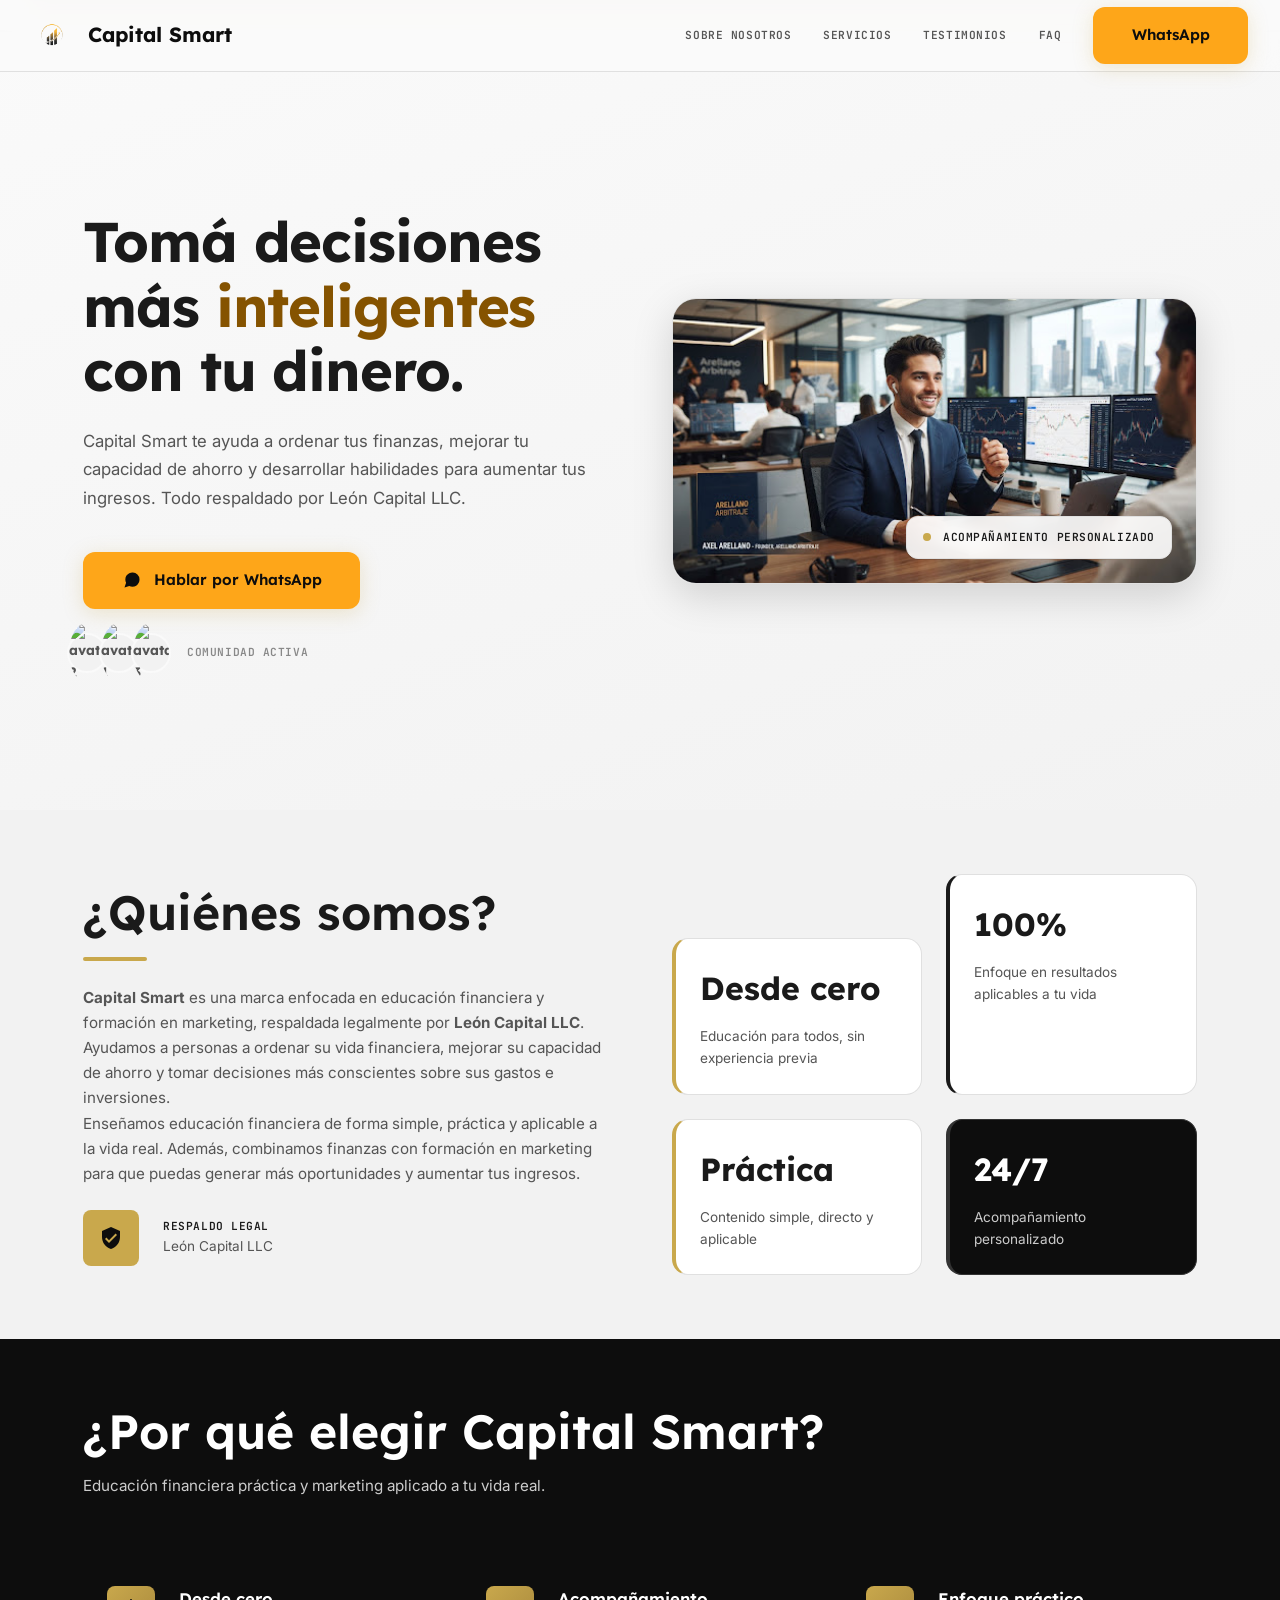
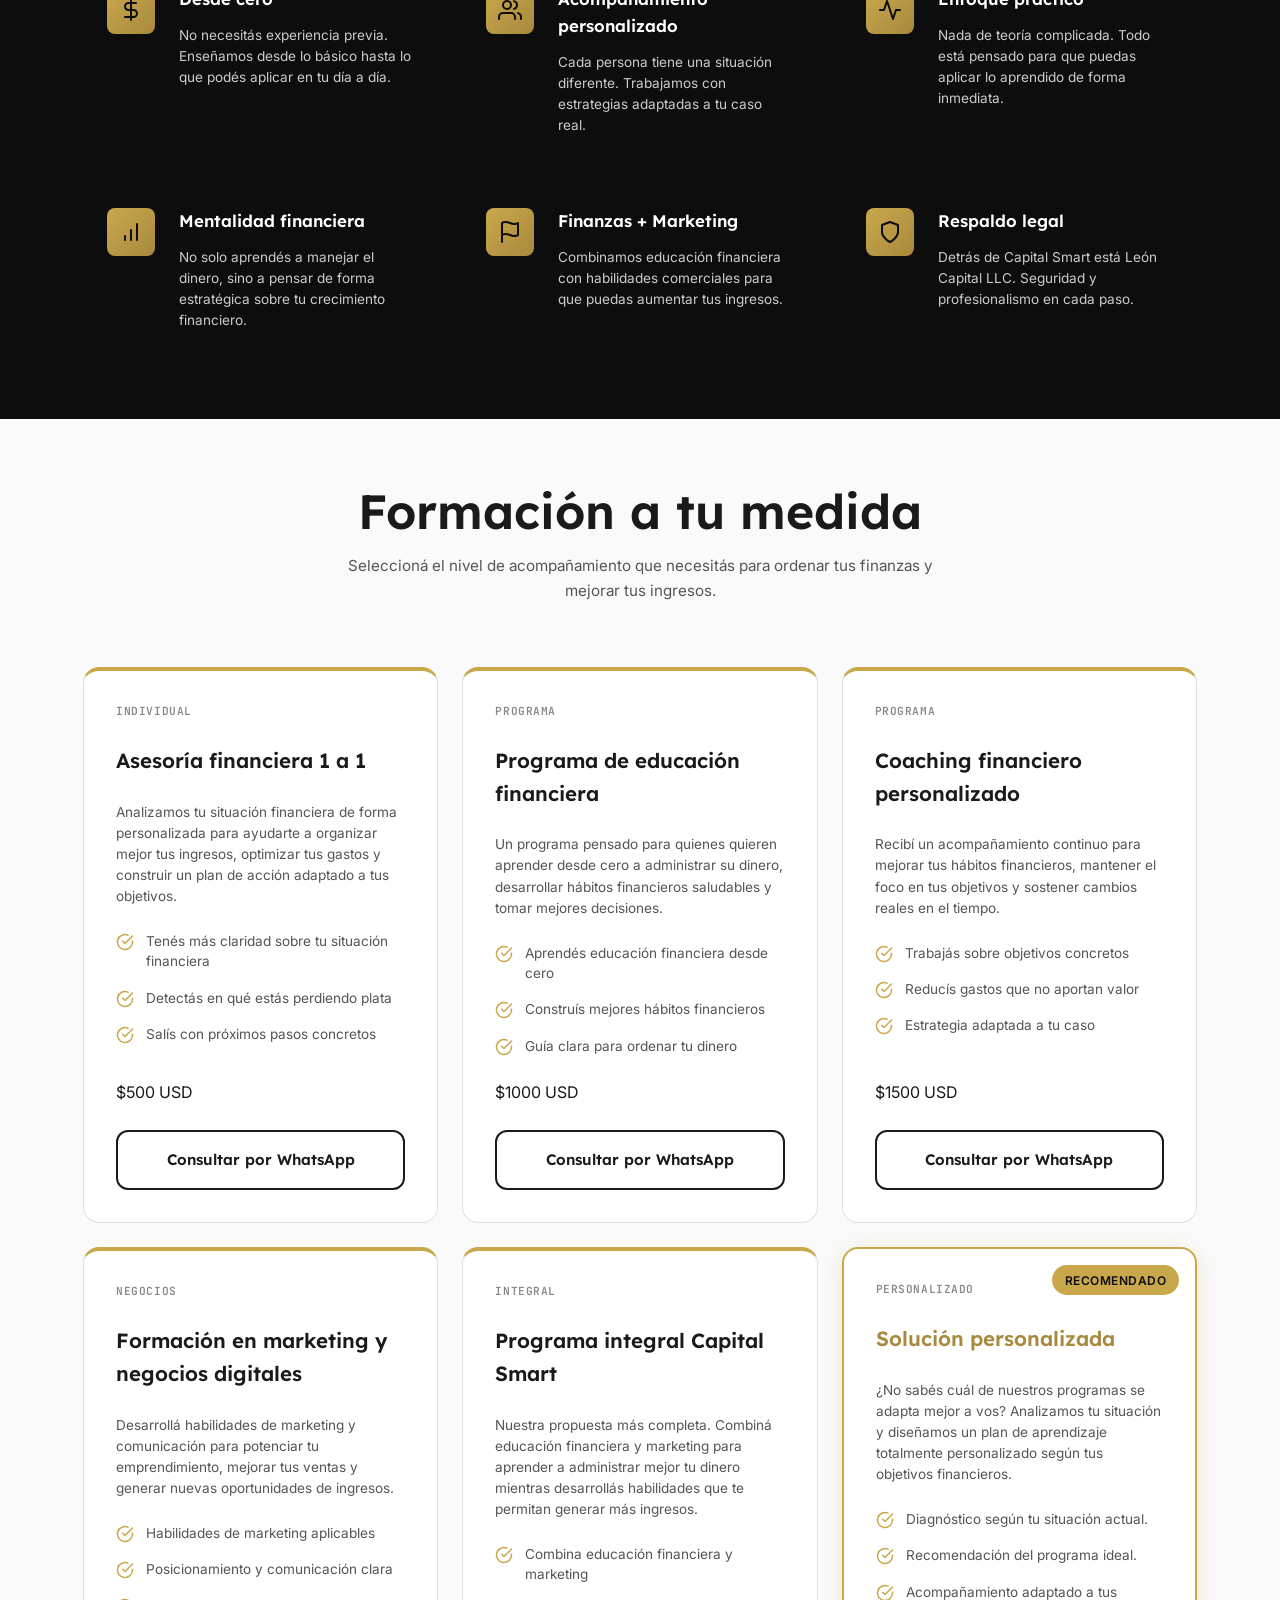
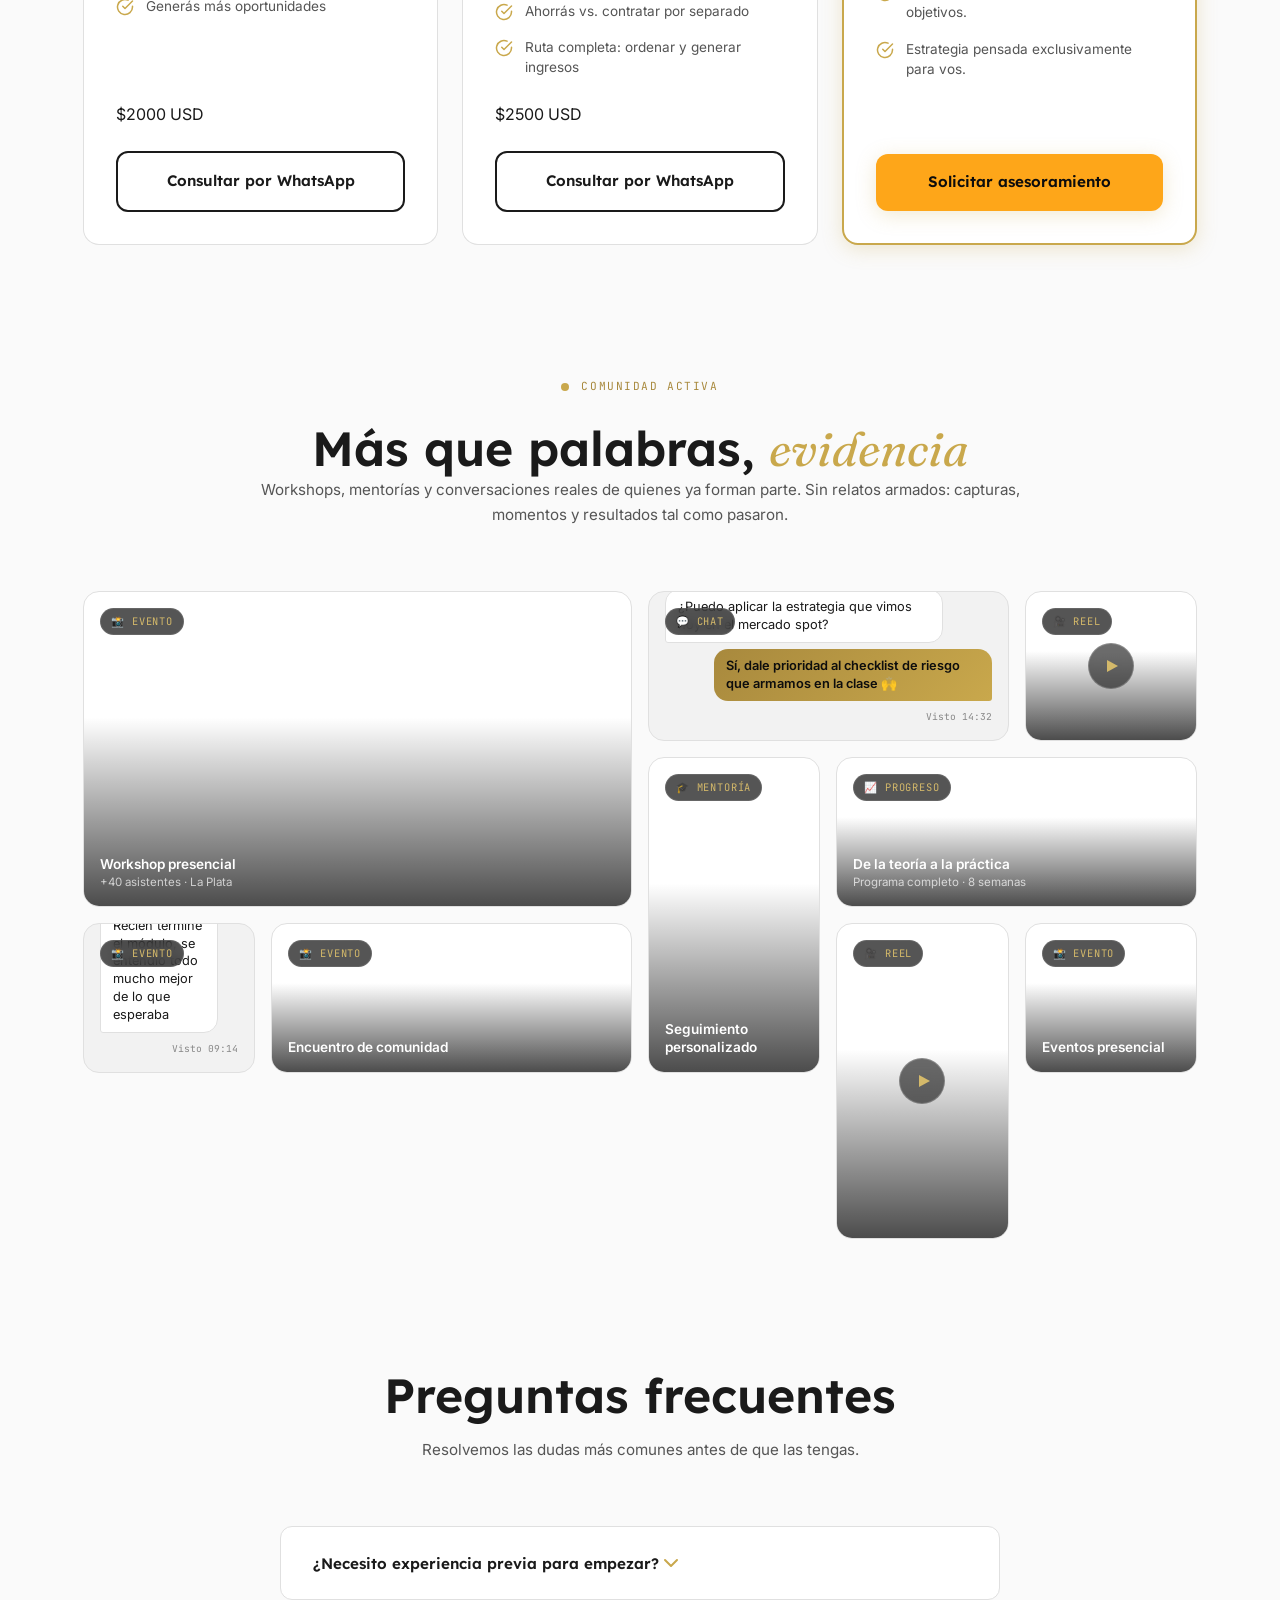
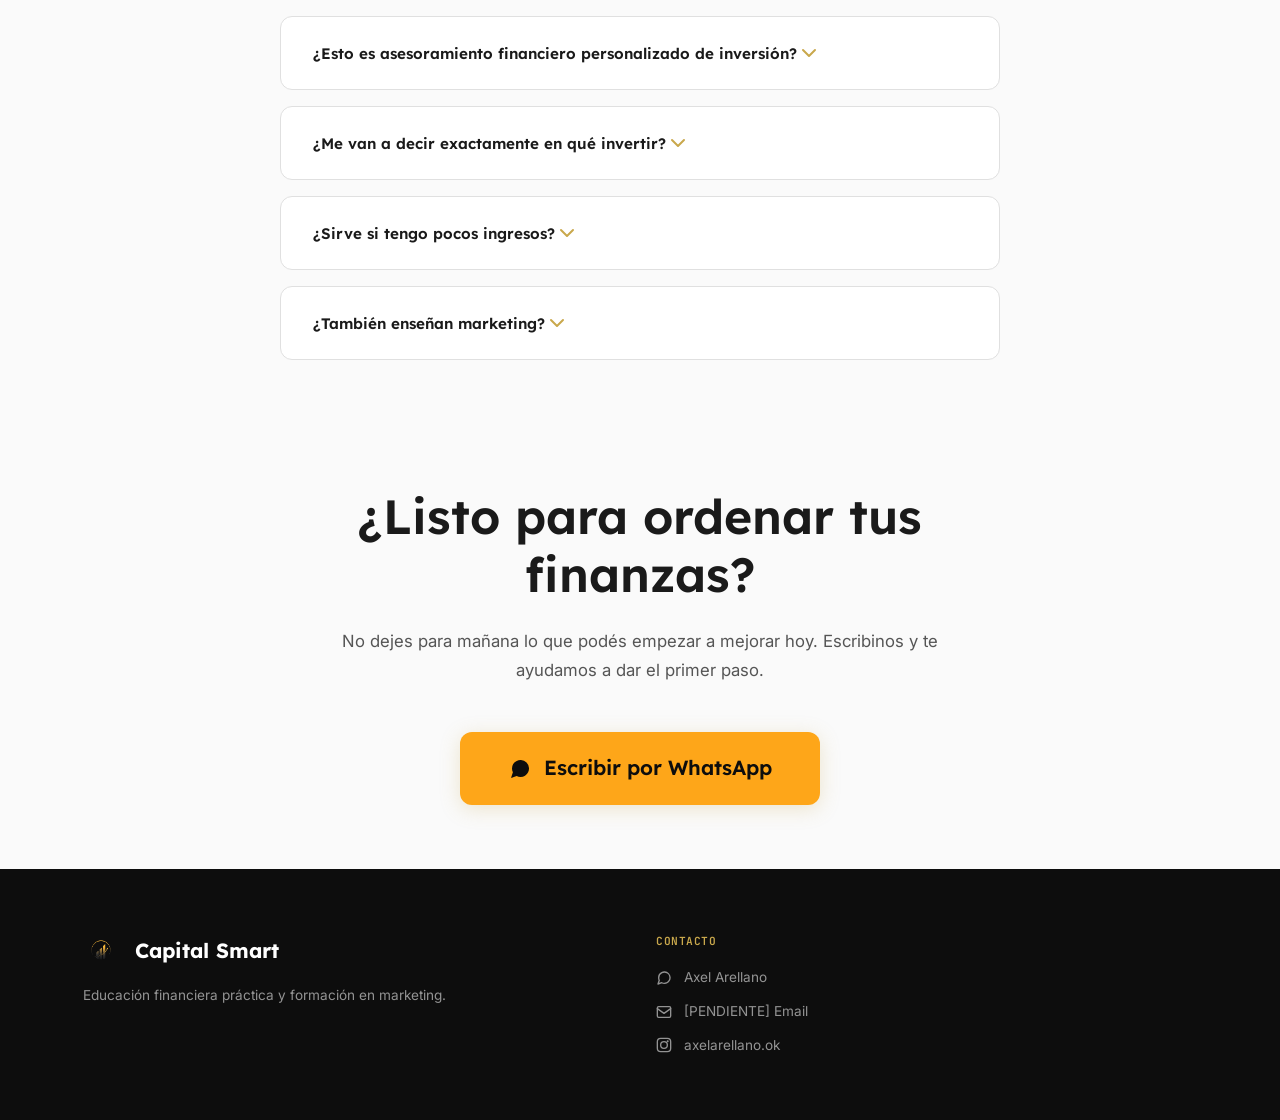
==== commit 0066aa43: "modal" ====
--- a/index.html
+++ b/index.html
@@ -28,7 +28,7 @@
       <a class="header__link" href="#servicios">Servicios</a>
       <a class="header__link" href="#testimonios">Testimonios</a>
       <a class="header__link" href="#faq">FAQ</a>
-      <a class="btn btn--primary" href="https://wa.me/#" target="_blank" rel="noopener">WhatsApp</a>
+      <a class="btn btn--primary"   href="https://wa.me/5491137028602?text=Hola%20Axel%2C%20me%20gustar%C3%ADa%20charlar%20con%20vos%20para%20que%20me%20ayudes%20a%20organizar%20mis%20finanzas."  target="_blank" rel="noopener">WhatsApp</a>
     </nav>
 
     <button class="header__toggle" aria-label="Abrir menú" aria-expanded="false">
@@ -44,7 +44,7 @@
     <a class="header__link" href="#servicios">Servicios</a>
     <a class="header__link" href="#testimonios">Testimonios</a>
     <a class="header__link" href="#faq">FAQ</a>
-    <a class="btn btn--primary" href="https://wa.me/#" target="_blank" rel="noopener">Escribir por WhatsApp</a>
+    <a class="btn btn--primary"   href="https://wa.me/5491137028602?text=Hola%20Axel%2C%20me%20gustar%C3%ADa%20charlar%20con%20vos%20para%20que%20me%20ayudes%20a%20organizar%20mis%20finanzas."  target="_blank" rel="noopener">Escribir por WhatsApp</a>
   </nav>
 
   <main id="main-content">
@@ -56,11 +56,6 @@
       <div class="container hero__grid">
 
         <div class="hero__content">
-          <div class="hero__badge reveal">
-            <svg viewBox="0 0 24 24" aria-hidden="true"><path d="M12 1L3 5v6c0 5.55 3.84 10.74 9 12 5.16-1.26 9-6.45 9-12V5l-9-4zm-2 16l-4-4 1.41-1.41L10 14.17l6.59-6.59L18 9l-8 8z"/></svg>
-            <span class="label">Educación financiera práctica</span>
-          </div>
-
           <h1 class="heading-xl reveal reveal-delay-1" id="hero-title">
             Tomá decisiones más <span class="accent">inteligentes</span> con tu dinero.
           </h1>
@@ -70,15 +65,15 @@
           </p>
 
           <div class="hero__actions reveal reveal-delay-3">
-            <a class="btn btn--primary" href="https://wa.me/#" target="_blank" rel="noopener">
+            <a class="btn btn--primary"  href="https://wa.me/5491137028602?text=Hola%20Axel%2C%20me%20gustar%C3%ADa%20charlar%20con%20vos%20para%20que%20me%20ayudes%20a%20organizar%20mis%20finanzas."  target="_blank" rel="noopener">
               <svg width="20" height="20" viewBox="0 0 24 24" fill="none" aria-hidden="true"><path d="M21 11.5a8.38 8.38 0 01-.9 3.8 8.5 8.5 0 01-7.6 4.7 8.38 8.38 0 01-3.8-.9L3 21l1.9-5.7a8.38 8.38 0 01-.9-3.8 8.5 8.5 0 014.7-7.6 8.38 8.38 0 013.8-.9h.5a8.48 8.48 0 018 8v.5z" fill="currentColor"/></svg>
               Hablar por WhatsApp
             </a>
             <div class="hero__social-proof">
               <div class="hero__avatars">
-                <div class="hero__avatar" style="background:#D4B96A; color:#0D0D0D;">A</div>
-                <div class="hero__avatar" style="background:#A8893D; color:#FFFFFF;">C</div>
-                <div class="hero__avatar" style="background:#0D0D0D; color:#C9A84C;">M</div>
+                <div class="hero__avatar" ><img src="https://randomuser.me/portraits/women/1.jpg" alt="avatar 2" style="border-radius:50%;"></div>
+                <div class="hero__avatar"><img src="https://randomuser.me/portraits/men/1.jpg" alt="avatar 1" style="border-radius:50%;"></div>
+                <div class="hero__avatar" ><img src="https://randomuser.me/portraits/women/40.jpg" alt="avatar 3" style="border-radius:50%;"></div>
               </div>
               <span class="label" style="color:var(--color-text-muted);">Comunidad activa</span>
             </div>
@@ -222,10 +217,10 @@
 
         </div>
       </div>
-    </section>
+      </section>
 
     <!-- ==========================================
-         SERVICIOS — Los 5 servicios del formulario
+         SERVICIOS — Los 5 servicios del formulario + Personalizado
          ========================================== -->
     <section class="section" id="servicios" aria-labelledby="services-title">
       <div class="container">
@@ -237,235 +232,233 @@
           </p>
         </div>
 
-        <div class="services__grid">
-
-          <!-- Servicio 1 -->
-          <article class="card service-card reveal">
-            <div class="service-card__header">
-              <span class="label service-card__label">Individual</span>
-            </div>
-            <h3 class="service-card__title">Asesoría financiera 1 a 1</h3>
-            <p class="body-sm" style="color:var(--color-text-secondary);">
-              Trabajamos sobre tu situación real: ingresos, gastos, hábitos financieros y capacidad de ahorro. Construí un plan ordenado para manejar tu dinero con más criterio.
-            </p>
-            <ul class="service-card__list">
-              <li class="service-card__item">
-                <svg class="service-card__check" viewBox="0 0 24 24" fill="none" aria-hidden="true"><path d="M22 11.08V12a10 10 0 11-5.93-9.14" stroke="currentColor" stroke-width="2" stroke-linecap="round"/><path d="M22 4L12 14.01l-3-3" stroke="currentColor" stroke-width="2" stroke-linecap="round" stroke-linejoin="round"/></svg>
-                <span>Tenés más claridad sobre tu situación financiera</span>
-              </li>
-              <li class="service-card__item">
-                <svg class="service-card__check" viewBox="0 0 24 24" fill="none" aria-hidden="true"><path d="M22 11.08V12a10 10 0 11-5.93-9.14" stroke="currentColor" stroke-width="2" stroke-linecap="round"/><path d="M22 4L12 14.01l-3-3" stroke="currentColor" stroke-width="2" stroke-linecap="round" stroke-linejoin="round"/></svg>
-                <span>Detectás en qué estás perdiendo plata</span>
-              </li>
-              <li class="service-card__item">
-                <svg class="service-card__check" viewBox="0 0 24 24" fill="none" aria-hidden="true"><path d="M22 11.08V12a10 10 0 11-5.93-9.14" stroke="currentColor" stroke-width="2" stroke-linecap="round"/><path d="M22 4L12 14.01l-3-3" stroke="currentColor" stroke-width="2" stroke-linecap="round" stroke-linejoin="round"/></svg>
-                <span>Salís con próximos pasos concretos</span>
-              </li>
-            </ul>
-            <a class="btn btn--outline" href="https://wa.me/#" target="_blank" rel="noopener">Consultar por WhatsApp</a>
-          </article>
-
-          <!-- Servicio 2 -->
-          <article class="card service-card reveal reveal-delay-1">
-            <div class="service-card__header">
-              <span class="label service-card__label">Programa</span>
-            </div>
-            <h3 class="service-card__title">Programa de educación financiera</h3>
-            <p class="body-sm" style="color:var(--color-text-secondary);">
-              Pensado para personas que quieren aprender desde cero a manejar mejor su dinero. Organización financiera, control de gastos, hábitos de ahorro e inversiones básicas.
-            </p>
-            <ul class="service-card__list">
-              <li class="service-card__item">
-                <svg class="service-card__check" viewBox="0 0 24 24" fill="none" aria-hidden="true"><path d="M22 11.08V12a10 10 0 11-5.93-9.14" stroke="currentColor" stroke-width="2" stroke-linecap="round"/><path d="M22 4L12 14.01l-3-3" stroke="currentColor" stroke-width="2" stroke-linecap="round" stroke-linejoin="round"/></svg>
-                <span>Aprendés educación financiera desde cero</span>
-              </li>
-              <li class="service-card__item">
-                <svg class="service-card__check" viewBox="0 0 24 24" fill="none" aria-hidden="true"><path d="M22 11.08V12a10 10 0 11-5.93-9.14" stroke="currentColor" stroke-width="2" stroke-linecap="round"/><path d="M22 4L12 14.01l-3-3" stroke="currentColor" stroke-width="2" stroke-linecap="round" stroke-linejoin="round"/></svg>
-                <span>Construís mejores hábitos financieros</span>
-              </li>
-              <li class="service-card__item">
-                <svg class="service-card__check" viewBox="0 0 24 24" fill="none" aria-hidden="true"><path d="M22 11.08V12a10 10 0 11-5.93-9.14" stroke="currentColor" stroke-width="2" stroke-linecap="round"/><path d="M22 4L12 14.01l-3-3" stroke="currentColor" stroke-width="2" stroke-linecap="round" stroke-linejoin="round"/></svg>
-                <span>Guía clara para ordenar tu dinero</span>
-              </li>
-            </ul>
-            <a class="btn btn--outline" href="https://wa.me/#" target="_blank" rel="noopener">Consultar por WhatsApp</a>
-          </article>
-
-          <!-- Servicio 3 -->
-          <article class="card service-card reveal reveal-delay-2">
-            <div class="service-card__header">
-              <span class="label service-card__label">Programa</span>
-            </div>
-            <h3 class="service-card__title">Coaching financiero personalizado</h3>
-            <p class="body-sm" style="color:var(--color-text-secondary);">
-              Acompañamiento para sostener mejores hábitos con el dinero. Ahorrar más, gastar menos, ordenar deudas y construir disciplina financiera.
-            </p>
-            <ul class="service-card__list">
-              <li class="service-card__item">
-                <svg class="service-card__check" viewBox="0 0 24 24" fill="none" aria-hidden="true"><path d="M22 11.08V12a10 10 0 11-5.93-9.14" stroke="currentColor" stroke-width="2" stroke-linecap="round"/><path d="M22 4L12 14.01l-3-3" stroke="currentColor" stroke-width="2" stroke-linecap="round" stroke-linejoin="round"/></svg>
-                <span>Trabajás sobre objetivos concretos</span>
-              </li>
-              <li class="service-card__item">
-                <svg class="service-card__check" viewBox="0 0 24 24" fill="none" aria-hidden="true"><path d="M22 11.08V12a10 10 0 11-5.93-9.14" stroke="currentColor" stroke-width="2" stroke-linecap="round"/><path d="M22 4L12 14.01l-3-3" stroke="currentColor" stroke-width="2" stroke-linecap="round" stroke-linejoin="round"/></svg>
-                <span>Reducís gastos que no aportan valor</span>
-              </li>
-              <li class="service-card__item">
-                <svg class="service-card__check" viewBox="0 0 24 24" fill="none" aria-hidden="true"><path d="M22 11.08V12a10 10 0 11-5.93-9.14" stroke="currentColor" stroke-width="2" stroke-linecap="round"/><path d="M22 4L12 14.01l-3-3" stroke="currentColor" stroke-width="2" stroke-linecap="round" stroke-linejoin="round"/></svg>
-                <span>Estrategia adaptada a tu caso</span>
-              </li>
-            </ul>
-            <a class="btn btn--outline" href="https://wa.me/#" target="_blank" rel="noopener">Consultar por WhatsApp</a>
-          </article>
-
-          <!-- Servicio 4 -->
-          <article class="card service-card reveal reveal-delay-1">
-            <div class="service-card__header">
-              <span class="label service-card__label">Negocios</span>
-            </div>
-            <h3 class="service-card__title">Formación en marketing y negocios digitales</h3>
-            <p class="body-sm" style="color:var(--color-text-secondary);">
-              Aprendé habilidades digitales para mejorar tus ingresos, vender mejor, comunicar tus servicios o desarrollar proyectos propios.
-            </p>
-            <ul class="service-card__list">
-              <li class="service-card__item">
-                <svg class="service-card__check" viewBox="0 0 24 24" fill="none" aria-hidden="true"><path d="M22 11.08V12a10 10 0 11-5.93-9.14" stroke="currentColor" stroke-width="2" stroke-linecap="round"/><path d="M22 4L12 14.01l-3-3" stroke="currentColor" stroke-width="2" stroke-linecap="round" stroke-linejoin="round"/></svg>
-                <span>Habilidades de marketing aplicables</span>
-              </li>
-              <li class="service-card__item">
-                <svg class="service-card__check" viewBox="0 0 24 24" fill="none" aria-hidden="true"><path d="M22 11.08V12a10 10 0 11-5.93-9.14" stroke="currentColor" stroke-width="2" stroke-linecap="round"/><path d="M22 4L12 14.01l-3-3" stroke="currentColor" stroke-width="2" stroke-linecap="round" stroke-linejoin="round"/></svg>
-                <span>Posicionamiento y comunicación clara</span>
-              </li>
-              <li class="service-card__item">
-                <svg class="service-card__check" viewBox="0 0 24 24" fill="none" aria-hidden="true"><path d="M22 11.08V12a10 10 0 11-5.93-9.14" stroke="currentColor" stroke-width="2" stroke-linecap="round"/><path d="M22 4L12 14.01l-3-3" stroke="currentColor" stroke-width="2" stroke-linecap="round" stroke-linejoin="round"/></svg>
-                <span>Generás más oportunidades</span>
-              </li>
-            </ul>
-            <a class="btn btn--outline" href="https://wa.me/#" target="_blank" rel="noopener">Consultar por WhatsApp</a>
-          </article>
-          
-          
-          <!-- Servicio 5 -->
-          <article class="card service-card reveal reveal-delay-1">
-            <div class="service-card__header">
-              <span class="label service-card__label">Negocios</span>
-            </div>
-            <h3 class="service-card__title">Formación en marketing y negocios digitales</h3>
-            <p class="body-sm" style="color:var(--color-text-secondary);">
-              Aprendé habilidades digitales para mejorar tus ingresos, vender mejor, comunicar tus servicios o desarrollar proyectos propios.
-            </p>
-            <ul class="service-card__list">
-              <li class="service-card__item">
-                <svg class="service-card__check" viewBox="0 0 24 24" fill="none" aria-hidden="true"><path d="M22 11.08V12a10 10 0 11-5.93-9.14" stroke="currentColor" stroke-width="2" stroke-linecap="round"/><path d="M22 4L12 14.01l-3-3" stroke="currentColor" stroke-width="2" stroke-linecap="round" stroke-linejoin="round"/></svg>
-                <span>Habilidades de marketing aplicables</span>
-              </li>
-              <li class="service-card__item">
-                <svg class="service-card__check" viewBox="0 0 24 24" fill="none" aria-hidden="true"><path d="M22 11.08V12a10 10 0 11-5.93-9.14" stroke="currentColor" stroke-width="2" stroke-linecap="round"/><path d="M22 4L12 14.01l-3-3" stroke="currentColor" stroke-width="2" stroke-linecap="round" stroke-linejoin="round"/></svg>
-                <span>Posicionamiento y comunicación clara</span>
-              </li>
-              <li class="service-card__item">
-                <svg class="service-card__check" viewBox="0 0 24 24" fill="none" aria-hidden="true"><path d="M22 11.08V12a10 10 0 11-5.93-9.14" stroke="currentColor" stroke-width="2" stroke-linecap="round"/><path d="M22 4L12 14.01l-3-3" stroke="currentColor" stroke-width="2" stroke-linecap="round" stroke-linejoin="round"/></svg>
-                <span>Generás más oportunidades</span>
-              </li>
-            </ul>
-            <a class="btn btn--outline" href="https://wa.me/#" target="_blank" rel="noopener">Consultar por WhatsApp</a>
-          </article>
-
-        <!-- Servicio 6 -->
-        <article class="card service-card service-card--featured reveal reveal-delay-2">
-        
-          <div class="service-card__badge">
-            Recomendado
-          </div>
-        
-          <div class="service-card__header">
-            <span class="label service-card__label">Personalizado</span>
-          </div>
-        
-          <h3 class="service-card__title">
-            Solución personalizada
-          </h3>
-        
-          <p class="body-sm" style="color:var(--color-text-secondary);">
-            ¿No sabés cuál de nuestros programas se adapta mejor a vos? Analizamos tu situación y diseñamos un plan de aprendizaje totalmente personalizado según tus objetivos financieros.
-          </p>
-        
-          <ul class="service-card__list">
-          
-            <li class="service-card__item">
-              <svg class="service-card__check" viewBox="0 0 24 24" fill="none">
-                <path d="M22 11.08V12a10 10 0 11-5.93-9.14"
-                  stroke="currentColor" stroke-width="2"
-                  stroke-linecap="round"/>
-                <path d="M22 4L12 14.01l-3-3"
-                  stroke="currentColor" stroke-width="2"
-                  stroke-linecap="round"
-                  stroke-linejoin="round"/>
-              </svg>
-            
-              <span>Diagnóstico según tu situación actual.</span>
-            
-            </li>
-          
-            <li class="service-card__item">
-            
-              <svg class="service-card__check" viewBox="0 0 24 24" fill="none">
-                <path d="M22 11.08V12a10 10 0 11-5.93-9.14"
-                  stroke="currentColor" stroke-width="2"
-                  stroke-linecap="round"/>
-                <path d="M22 4L12 14.01l-3-3"
-                  stroke="currentColor" stroke-width="2"
-                  stroke-linecap="round"
-                  stroke-linejoin="round"/>
-              </svg>
-            
-              <span>Recomendación del programa ideal.</span>
-            
-            </li>
-          
-            <li class="service-card__item">
-            
-              <svg class="service-card__check" viewBox="0 0 24 24" fill="none">
-                <path d="M22 11.08V12a10 10 0 11-5.93-9.14"
-                  stroke="currentColor" stroke-width="2"
-                  stroke-linecap="round"/>
-                <path d="M22 4L12 14.01l-3-3"
-                  stroke="currentColor" stroke-width="2"
-                  stroke-linecap="round"
-                  stroke-linejoin="round"/>
-              </svg>
-            
-              <span>Acompañamiento adaptado a tus objetivos.</span>
-            
-            </li>
-          
-            <li class="service-card__item">
-            
-              <svg class="service-card__check" viewBox="0 0 24 24" fill="none">
-                <path d="M22 11.08V12a10 10 0 11-5.93-9.14"
-                  stroke="currentColor" stroke-width="2"
-                  stroke-linecap="round"/>
-                <path d="M22 4L12 14.01l-3-3"
-                  stroke="currentColor" stroke-width="2"
-                  stroke-linecap="round"
-                  stroke-linejoin="round"/>
-              </svg>
-            
-              <span>Estrategia pensada exclusivamente para vos.</span>
-            
-            </li>
-          
-          </ul>
-        
-          <a class="btn btn--primary"
-             href="https://wa.me/#"
-             target="_blank"
-             rel="noopener">
-              Solicitar asesoramiento
-          </a>
-        
-        </article>
-
-        </div>
+<div class="services__grid">
+
+  <!-- Servicio 1 -->
+  <article class="card service-card reveal">
+    <div class="service-card__header">
+      <span class="label service-card__label">Individual</span>
+    </div>
+    <h3 class="service-card__title">Asesoría financiera 1 a 1</h3>
+    <p class="body-sm" style="color:var(--color-text-secondary);">
+      Analizamos tu situación financiera de forma personalizada para ayudarte a organizar mejor tus ingresos, optimizar tus gastos y construir un plan de acción adaptado a tus objetivos.
+    </p>
+    <ul class="service-card__list">
+      <li class="service-card__item">
+        <svg class="service-card__check" viewBox="0 0 24 24" fill="none" aria-hidden="true"><path d="M22 11.08V12a10 10 0 11-5.93-9.14" stroke="currentColor" stroke-width="2" stroke-linecap="round"/><path d="M22 4L12 14.01l-3-3" stroke="currentColor" stroke-width="2" stroke-linecap="round" stroke-linejoin="round"/></svg>
+        <span>Tenés más claridad sobre tu situación financiera</span>
+      </li>
+      <li class="service-card__item">
+        <svg class="service-card__check" viewBox="0 0 24 24" fill="none" aria-hidden="true"><path d="M22 11.08V12a10 10 0 11-5.93-9.14" stroke="currentColor" stroke-width="2" stroke-linecap="round"/><path d="M22 4L12 14.01l-3-3" stroke="currentColor" stroke-width="2" stroke-linecap="round" stroke-linejoin="round"/></svg>
+        <span>Detectás en qué estás perdiendo plata</span>
+      </li>
+      <li class="service-card__item">
+        <svg class="service-card__check" viewBox="0 0 24 24" fill="none" aria-hidden="true"><path d="M22 11.08V12a10 10 0 11-5.93-9.14" stroke="currentColor" stroke-width="2" stroke-linecap="round"/><path d="M22 4L12 14.01l-3-3" stroke="currentColor" stroke-width="2" stroke-linecap="round" stroke-linejoin="round"/></svg>
+        <span>Salís con próximos pasos concretos</span>
+      </li>
+    </ul>
+    <div class="service-card__price">$500 <span class="service-card__price-unit">USD</span></div>
+    <a class="btn btn--outline"   href="https://wa.me/5491137028602?text=Hola%20Axel%2C%20me%20gustar%C3%ADa%20charlar%20con%20vos%20para%20que%20me%20ayudes%20a%20organizar%20mis%20finanzas."
+ target="_blank" rel="noopener">Consultar por WhatsApp</a>
+  </article>
+
+  <!-- Servicio 2 -->
+  <article class="card service-card reveal reveal-delay-1">
+    <div class="service-card__header">
+      <span class="label service-card__label">Programa</span>
+    </div>
+    <h3 class="service-card__title">Programa de educación financiera</h3>
+    <p class="body-sm" style="color:var(--color-text-secondary);">
+      Un programa pensado para quienes quieren aprender desde cero a administrar su dinero, desarrollar hábitos financieros saludables y tomar mejores decisiones.
+    </p>
+    <ul class="service-card__list">
+      <li class="service-card__item">
+        <svg class="service-card__check" viewBox="0 0 24 24" fill="none" aria-hidden="true"><path d="M22 11.08V12a10 10 0 11-5.93-9.14" stroke="currentColor" stroke-width="2" stroke-linecap="round"/><path d="M22 4L12 14.01l-3-3" stroke="currentColor" stroke-width="2" stroke-linecap="round" stroke-linejoin="round"/></svg>
+        <span>Aprendés educación financiera desde cero</span>
+      </li>
+      <li class="service-card__item">
+        <svg class="service-card__check" viewBox="0 0 24 24" fill="none" aria-hidden="true"><path d="M22 11.08V12a10 10 0 11-5.93-9.14" stroke="currentColor" stroke-width="2" stroke-linecap="round"/><path d="M22 4L12 14.01l-3-3" stroke="currentColor" stroke-width="2" stroke-linecap="round" stroke-linejoin="round"/></svg>
+        <span>Construís mejores hábitos financieros</span>
+      </li>
+      <li class="service-card__item">
+        <svg class="service-card__check" viewBox="0 0 24 24" fill="none" aria-hidden="true"><path d="M22 11.08V12a10 10 0 11-5.93-9.14" stroke="currentColor" stroke-width="2" stroke-linecap="round"/><path d="M22 4L12 14.01l-3-3" stroke="currentColor" stroke-width="2" stroke-linecap="round" stroke-linejoin="round"/></svg>
+        <span>Guía clara para ordenar tu dinero</span>
+      </li>
+    </ul>
+    <div class="service-card__price">$1000 <span class="service-card__price-unit">USD</span></div>
+    <a class="btn btn--outline"   href="https://wa.me/5491137028602?text=Hola%20Axel%2C%20me%20gustar%C3%ADa%20charlar%20con%20vos%20para%20que%20me%20ayudes%20a%20organizar%20mis%20finanzas."
+ target="_blank" rel="noopener">Consultar por WhatsApp</a>
+  </article>
+
+  <!-- Servicio 3 -->
+  <article class="card service-card reveal reveal-delay-2">
+    <div class="service-card__header">
+      <span class="label service-card__label">Programa</span>
+    </div>
+    <h3 class="service-card__title">Coaching financiero personalizado</h3>
+    <p class="body-sm" style="color:var(--color-text-secondary);">
+      Recibí un acompañamiento continuo para mejorar tus hábitos financieros, mantener el foco en tus objetivos y sostener cambios reales en el tiempo.
+    </p>
+    <ul class="service-card__list">
+      <li class="service-card__item">
+        <svg class="service-card__check" viewBox="0 0 24 24" fill="none" aria-hidden="true"><path d="M22 11.08V12a10 10 0 11-5.93-9.14" stroke="currentColor" stroke-width="2" stroke-linecap="round"/><path d="M22 4L12 14.01l-3-3" stroke="currentColor" stroke-width="2" stroke-linecap="round" stroke-linejoin="round"/></svg>
+        <span>Trabajás sobre objetivos concretos</span>
+      </li>
+      <li class="service-card__item">
+        <svg class="service-card__check" viewBox="0 0 24 24" fill="none" aria-hidden="true"><path d="M22 11.08V12a10 10 0 11-5.93-9.14" stroke="currentColor" stroke-width="2" stroke-linecap="round"/><path d="M22 4L12 14.01l-3-3" stroke="currentColor" stroke-width="2" stroke-linecap="round" stroke-linejoin="round"/></svg>
+        <span>Reducís gastos que no aportan valor</span>
+      </li>
+      <li class="service-card__item">
+        <svg class="service-card__check" viewBox="0 0 24 24" fill="none" aria-hidden="true"><path d="M22 11.08V12a10 10 0 11-5.93-9.14" stroke="currentColor" stroke-width="2" stroke-linecap="round"/><path d="M22 4L12 14.01l-3-3" stroke="currentColor" stroke-width="2" stroke-linecap="round" stroke-linejoin="round"/></svg>
+        <span>Estrategia adaptada a tu caso</span>
+      </li>
+    </ul>
+    <div class="service-card__price">$1500 <span class="service-card__price-unit">USD</span></div>
+    <a class="btn btn--outline"  href="https://wa.me/5491137028602?text=Hola%20Axel%2C%20me%20gustar%C3%ADa%20charlar%20con%20vos%20para%20que%20me%20ayudes%20a%20organizar%20mis%20finanzas."
+target="_blank" rel="noopener">Consultar por WhatsApp</a>
+  </article>
+
+  <!-- Servicio 4 -->
+  <article class="card service-card reveal reveal-delay-1">
+    <div class="service-card__header">
+      <span class="label service-card__label">Negocios</span>
+    </div>
+    <h3 class="service-card__title">Formación en marketing y negocios digitales</h3>
+    <p class="body-sm" style="color:var(--color-text-secondary);">
+      Desarrollá habilidades de marketing y comunicación para potenciar tu emprendimiento, mejorar tus ventas y generar nuevas oportunidades de ingresos.
+    </p>
+    <ul class="service-card__list">
+      <li class="service-card__item">
+        <svg class="service-card__check" viewBox="0 0 24 24" fill="none" aria-hidden="true"><path d="M22 11.08V12a10 10 0 11-5.93-9.14" stroke="currentColor" stroke-width="2" stroke-linecap="round"/><path d="M22 4L12 14.01l-3-3" stroke="currentColor" stroke-width="2" stroke-linecap="round" stroke-linejoin="round"/></svg>
+        <span>Habilidades de marketing aplicables</span>
+      </li>
+      <li class="service-card__item">
+        <svg class="service-card__check" viewBox="0 0 24 24" fill="none" aria-hidden="true"><path d="M22 11.08V12a10 10 0 11-5.93-9.14" stroke="currentColor" stroke-width="2" stroke-linecap="round"/><path d="M22 4L12 14.01l-3-3" stroke="currentColor" stroke-width="2" stroke-linecap="round" stroke-linejoin="round"/></svg>
+        <span>Posicionamiento y comunicación clara</span>
+      </li>
+      <li class="service-card__item">
+        <svg class="service-card__check" viewBox="0 0 24 24" fill="none" aria-hidden="true"><path d="M22 11.08V12a10 10 0 11-5.93-9.14" stroke="currentColor" stroke-width="2" stroke-linecap="round"/><path d="M22 4L12 14.01l-3-3" stroke="currentColor" stroke-width="2" stroke-linecap="round" stroke-linejoin="round"/></svg>
+        <span>Generás más oportunidades</span>
+      </li>
+    </ul>
+    <div class="service-card__price">$2000 <span class="service-card__price-unit">USD</span></div>
+    <a class="btn btn--outline"   href="https://wa.me/5491137028602?text=Hola%20Axel%2C%20me%20gustar%C3%ADa%20charlar%20con%20vos%20para%20que%20me%20ayudes%20a%20organizar%20mis%20finanzas."
+ target="_blank" rel="noopener">Consultar por WhatsApp</a>
+  </article>
+
+  <!-- Servicio 5 -->
+  <article class="card service-card reveal reveal-delay-1">
+    <div class="service-card__header">
+      <span class="label service-card__label">Integral</span>
+    </div>
+    <h3 class="service-card__title">Programa integral Capital Smart</h3>
+    <p class="body-sm" style="color:var(--color-text-secondary);">
+      Nuestra propuesta más completa. Combiná educación financiera y marketing para aprender a administrar mejor tu dinero mientras desarrollás habilidades que te permitan generar más ingresos.
+    </p>
+    <ul class="service-card__list">
+      <li class="service-card__item">
+        <svg class="service-card__check" viewBox="0 0 24 24" fill="none" aria-hidden="true"><path d="M22 11.08V12a10 10 0 11-5.93-9.14" stroke="currentColor" stroke-width="2" stroke-linecap="round"/><path d="M22 4L12 14.01l-3-3" stroke="currentColor" stroke-width="2" stroke-linecap="round" stroke-linejoin="round"/></svg>
+        <span>Combina educación financiera y marketing</span>
+      </li>
+      <li class="service-card__item">
+        <svg class="service-card__check" viewBox="0 0 24 24" fill="none" aria-hidden="true"><path d="M22 11.08V12a10 10 0 11-5.93-9.14" stroke="currentColor" stroke-width="2" stroke-linecap="round"/><path d="M22 4L12 14.01l-3-3" stroke="currentColor" stroke-width="2" stroke-linecap="round" stroke-linejoin="round"/></svg>
+        <span>Ahorrás vs. contratar por separado</span>
+      </li>
+      <li class="service-card__item">
+        <svg class="service-card__check" viewBox="0 0 24 24" fill="none" aria-hidden="true"><path d="M22 11.08V12a10 10 0 11-5.93-9.14" stroke="currentColor" stroke-width="2" stroke-linecap="round"/><path d="M22 4L12 14.01l-3-3" stroke="currentColor" stroke-width="2" stroke-linecap="round" stroke-linejoin="round"/></svg>
+        <span>Ruta completa: ordenar y generar ingresos</span>
+      </li>
+    </ul>
+    <div class="service-card__price">$2500 <span class="service-card__price-unit">USD</span></div>
+    <a class="btn btn--outline"   href="https://wa.me/5491137028602?text=Hola%20Axel%2C%20me%20gustar%C3%ADa%20charlar%20con%20vos%20para%20que%20me%20ayudes%20a%20organizar%20mis%20finanzas."
+ target="_blank" rel="noopener">Consultar por WhatsApp</a>
+  </article>
+
+  <!-- Servicio 6 -->
+  <article class="card service-card service-card--featured reveal reveal-delay-2">
+
+    <div class="service-card__badge">
+      Recomendado
+    </div>
+
+    <div class="service-card__header">
+      <span class="label service-card__label">Personalizado</span>
+    </div>
+
+    <h3 class="service-card__title">
+      Solución personalizada
+    </h3>
+
+    <p class="body-sm" style="color:var(--color-text-secondary);">
+      ¿No sabés cuál de nuestros programas se adapta mejor a vos? Analizamos tu situación y diseñamos un plan de aprendizaje totalmente personalizado según tus objetivos financieros.
+    </p>
+
+    <ul class="service-card__list">
+
+      <li class="service-card__item">
+        <svg class="service-card__check" viewBox="0 0 24 24" fill="none">
+          <path d="M22 11.08V12a10 10 0 11-5.93-9.14"
+            stroke="currentColor" stroke-width="2"
+            stroke-linecap="round"/>
+          <path d="M22 4L12 14.01l-3-3"
+            stroke="currentColor" stroke-width="2"
+            stroke-linecap="round"
+            stroke-linejoin="round"/>
+        </svg>
+        <span>Diagnóstico según tu situación actual.</span>
+      </li>
+
+      <li class="service-card__item">
+        <svg class="service-card__check" viewBox="0 0 24 24" fill="none">
+          <path d="M22 11.08V12a10 10 0 11-5.93-9.14"
+            stroke="currentColor" stroke-width="2"
+            stroke-linecap="round"/>
+          <path d="M22 4L12 14.01l-3-3"
+            stroke="currentColor" stroke-width="2"
+            stroke-linecap="round"
+            stroke-linejoin="round"/>
+        </svg>
+        <span>Recomendación del programa ideal.</span>
+      </li>
+
+      <li class="service-card__item">
+        <svg class="service-card__check" viewBox="0 0 24 24" fill="none">
+          <path d="M22 11.08V12a10 10 0 11-5.93-9.14"
+            stroke="currentColor" stroke-width="2"
+            stroke-linecap="round"/>
+          <path d="M22 4L12 14.01l-3-3"
+            stroke="currentColor" stroke-width="2"
+            stroke-linecap="round"
+            stroke-linejoin="round"/>
+        </svg>
+        <span>Acompañamiento adaptado a tus objetivos.</span>
+      </li>
+
+      <li class="service-card__item">
+        <svg class="service-card__check" viewBox="0 0 24 24" fill="none">
+          <path d="M22 11.08V12a10 10 0 11-5.93-9.14"
+            stroke="currentColor" stroke-width="2"
+            stroke-linecap="round"/>
+          <path d="M22 4L12 14.01l-3-3"
+            stroke="currentColor" stroke-width="2"
+            stroke-linecap="round"
+            stroke-linejoin="round"/>
+        </svg>
+        <span>Estrategia pensada exclusivamente para vos.</span>
+      </li>
+
+    </ul>
+
+    <a class="btn btn--primary"
+         href="https://wa.me/5491137028602?text=Hola%20Axel%2C%20me%20gustar%C3%ADa%20charlar%20con%20vos%20para%20que%20me%20ayudes%20a%20organizar%20mis%20finanzas."
+       target="_blank"
+       rel="noopener">
+        Solicitar asesoramiento
+    </a>
+
+  </article>
+
+</div>
       </div>
     </section>
 
@@ -489,7 +482,7 @@
             data-desc="Encuentro mensual donde repasamos casos reales de arbitraje y resolvemos dudas en vivo con la comunidad."
             data-date="Junio 2026">
             <div class="card-media" style="background-image:url('https://images.unsplash.com/photo-1515187029135-18ee286d815b?w=900&q=60')" role="img" aria-label="Workshop presencial con asistentes en una sala"></div>
-            <span class="card-tag">🏆 Workshop</span>
+            <span class="card-tag"> 📸 Evento</span>
             <span class="card-caption">Workshop presencial<span>+40 asistentes · La Plata</span></span>
           </article>
 
@@ -534,12 +527,12 @@
             <span class="card-caption">De la teoría a la práctica<span>Programa completo · 8 semanas</span></span>
           </article>
 
-          <!-- 6: chat corto -->
+          <!-- 6: evento -->
           <article class="evidence-card chat" role="listitem" tabindex="0"
             data-title="Agradecimiento de un alumno"
             data-desc="Mensaje recibido luego de finalizar el módulo de gestión de riesgo."
             data-date="Febrero 2026">
-            <span class="card-tag">💬 Chat</span>
+            <span class="card-tag">📸 Evento</span>
             <div class="chat-bubble in">Recién terminé el módulo, se entendió todo mucho mejor de lo que esperaba</div>
             <span class="chat-meta">Visto 09:14</span>
           </article>
@@ -564,14 +557,14 @@
             <span class="play-badge" aria-hidden="true"><svg width="16" height="16" viewBox="0 0 16 16"><path d="M3 2l11 6-11 6z"/></svg></span>
           </article>
 
-          <!-- 9: workshop -->
+          <!-- 9: evento -->
           <article class="evidence-card" role="listitem" tabindex="0"
             data-title="Clase presencial"
             data-desc="Sesión práctica sobre gestión de riesgo en operaciones de arbitraje."
             data-date="Noviembre 2025">
             <div class="card-media" style="background-image:url('https://images.unsplash.com/photo-1531482615713-2afd69097998?w=700&q=60')" role="img" aria-label="Clase presencial con pizarra"></div>
-            <span class="card-tag">🏆 Workshop</span>
-            <span class="card-caption">Clase presencial</span>
+            <span class="card-tag">📸 Evento</span>
+            <span class="card-caption">Eventos presencial</span>
           </article>
 
         </div>
@@ -668,7 +661,8 @@
         <p class="body-lg" style="color:var(--color-text-secondary);">
           No dejes para mañana lo que podés empezar a mejorar hoy. Escribinos y te ayudamos a dar el primer paso.
         </p>
-        <a class="btn btn--primary" href="https://wa.me/#" target="_blank" rel="noopener" style="font-size:var(--text-xl); padding:clamp(1rem,2vw,1.25rem) clamp(2rem,4vw,3rem); margin-top:var(--space-md);">
+        <a class="btn btn--primary"  href="https://wa.me/5491137028602?text=Hola%20Axel%2C%20me%20gustar%C3%ADa%20charlar%20con%20vos%20para%20que%20me%20ayudes%20a%20organizar%20mis%20finanzas."
+  target="_blank" rel="noopener" style="font-size:var(--text-xl); padding:clamp(1rem,2vw,1.25rem) clamp(2rem,4vw,3rem); margin-top:var(--space-md);">
           <svg width="24" height="24" viewBox="0 0 24 24" fill="none" aria-hidden="true"><path d="M21 11.5a8.38 8.38 0 01-.9 3.8 8.5 8.5 0 01-7.6 4.7 8.38 8.38 0 01-3.8-.9L3 21l1.9-5.7a8.38 8.38 0 01-.9-3.8 8.5 8.5 0 014.7-7.6 8.38 8.38 0 013.8-.9h.5a8.48 8.48 0 018 8v.5z" fill="currentColor"/></svg>
           Escribir por WhatsApp
         </a>
@@ -690,31 +684,20 @@
           Educación financiera práctica y formación en marketing.
         </p>
       </div>
-
-      <div>
-        <p class="footer__section-title">Legal</p>
-        <p class="footer__text">Marca comercial de León Capital LLC.</p>
-        <p class="footer__text">Todos los derechos reservados.</p>
-        <div class="footer__links" style="margin-top:var(--space-sm);">
-          <a class="footer__link" href="#">Términos y Condiciones</a>
-          <a class="footer__link" href="#">Privacidad</a>
-        </div>
-      </div>
-
       <div>
         <p class="footer__section-title">Contacto</p>
         <div class="footer__contact">
-          <a class="footer__contact-item" href="https://wa.me/#" target="_blank" rel="noopener">
+          <a class="footer__contact-item"   href="https://wa.me/5491137028602?text=Hola%20Axel%2C%20me%20gustar%C3%ADa%20charlar%20con%20vos%20para%20que%20me%20ayudes%20a%20organizar%20mis%20finanzas."target="_blank" rel="noopener noreferrer">
             <svg viewBox="0 0 24 24" fill="none" aria-hidden="true"><path d="M21 11.5a8.38 8.38 0 01-.9 3.8 8.5 8.5 0 01-7.6 4.7 8.38 8.38 0 01-3.8-.9L3 21l1.9-5.7a8.38 8.38 0 01-.9-3.8 8.5 8.5 0 014.7-7.6 8.38 8.38 0 013.8-.9h.5a8.48 8.48 0 018 8v.5z" stroke="currentColor" stroke-width="2" stroke-linecap="round" stroke-linejoin="round"/></svg>
-            <span>[PENDIENTE] WhatsApp</span>
+            <span>Axel Arellano</span>
           </a>
           <a class="footer__contact-item" href="mailto:" target="_blank" rel="noopener">
             <svg viewBox="0 0 24 24" fill="none" aria-hidden="true"><rect x="2" y="4" width="20" height="16" rx="2" stroke="currentColor" stroke-width="2" stroke-linecap="round" stroke-linejoin="round"/><path d="M22 7l-10 7L2 7" stroke="currentColor" stroke-width="2" stroke-linecap="round" stroke-linejoin="round"/></svg>
             <span>[PENDIENTE] Email</span>
           </a>
-          <a class="footer__contact-item" href="#" target="_blank" rel="noopener">
+          <a class="footer__contact-item" href="https://www.instagram.com/axelarellano.ok/" target="_blank" rel="noopener">
             <svg viewBox="0 0 24 24" fill="none" aria-hidden="true"><rect x="2" y="2" width="20" height="20" rx="5" stroke="currentColor" stroke-width="2" stroke-linecap="round" stroke-linejoin="round"/><circle cx="12" cy="12" r="5" stroke="currentColor" stroke-width="2"/><circle cx="17.5" cy="6.5" r="1.5" fill="currentColor"/></svg>
-            <span>[PENDIENTE] Instagram</span>
+            <span>axelarellano.ok</span>
           </a>
         </div>
       </div>
--- a/css/styles.css
+++ b/css/styles.css
@@ -971,7 +971,7 @@
   }
 
   .footer__grid {
-    grid-template-columns: repeat(3, 1fr);
+    grid-template-columns: repeat(2, 1fr);
   }
 }
 
@@ -1078,7 +1078,7 @@
 .mosaic {
   display: grid;
   grid-template-columns: repeat(6, 1fr);
-  grid-auto-rows: 110px;
+  grid-auto-rows: 150px;
   gap: var(--space-sm);
 }
 
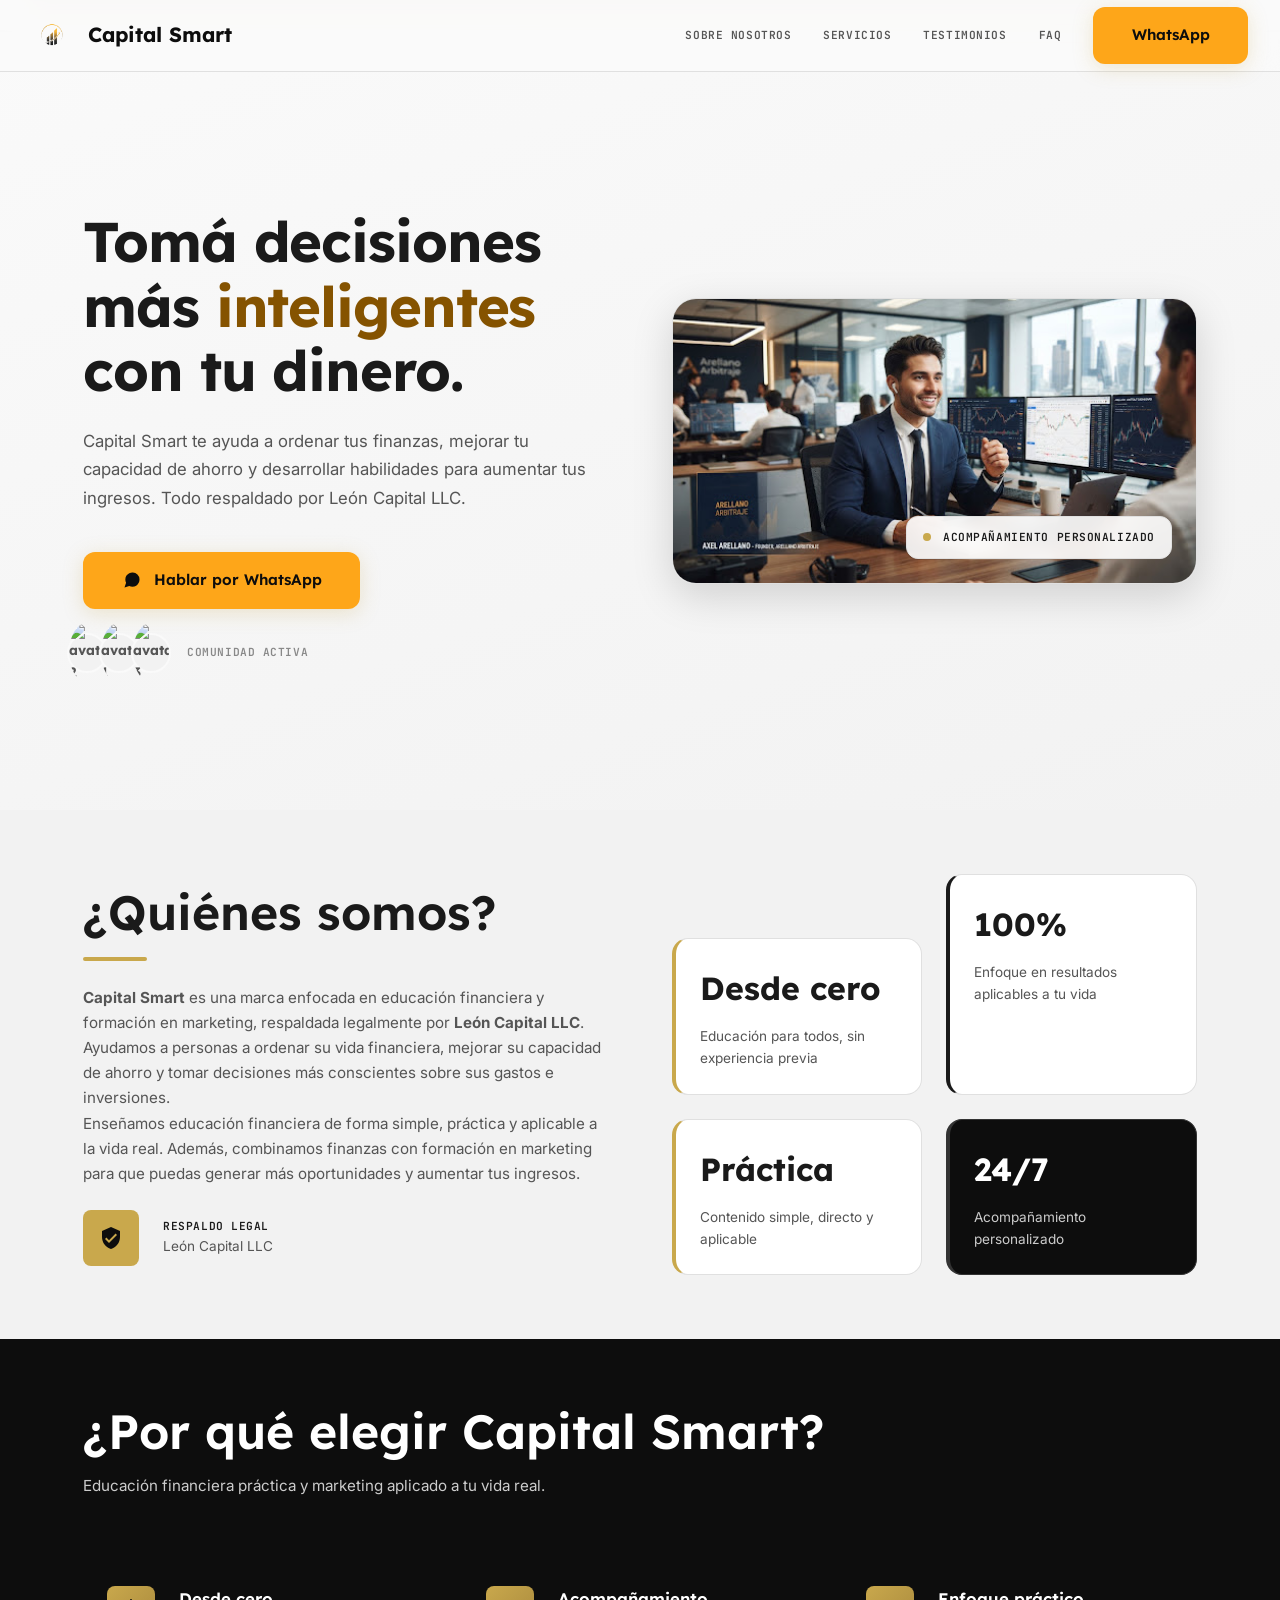
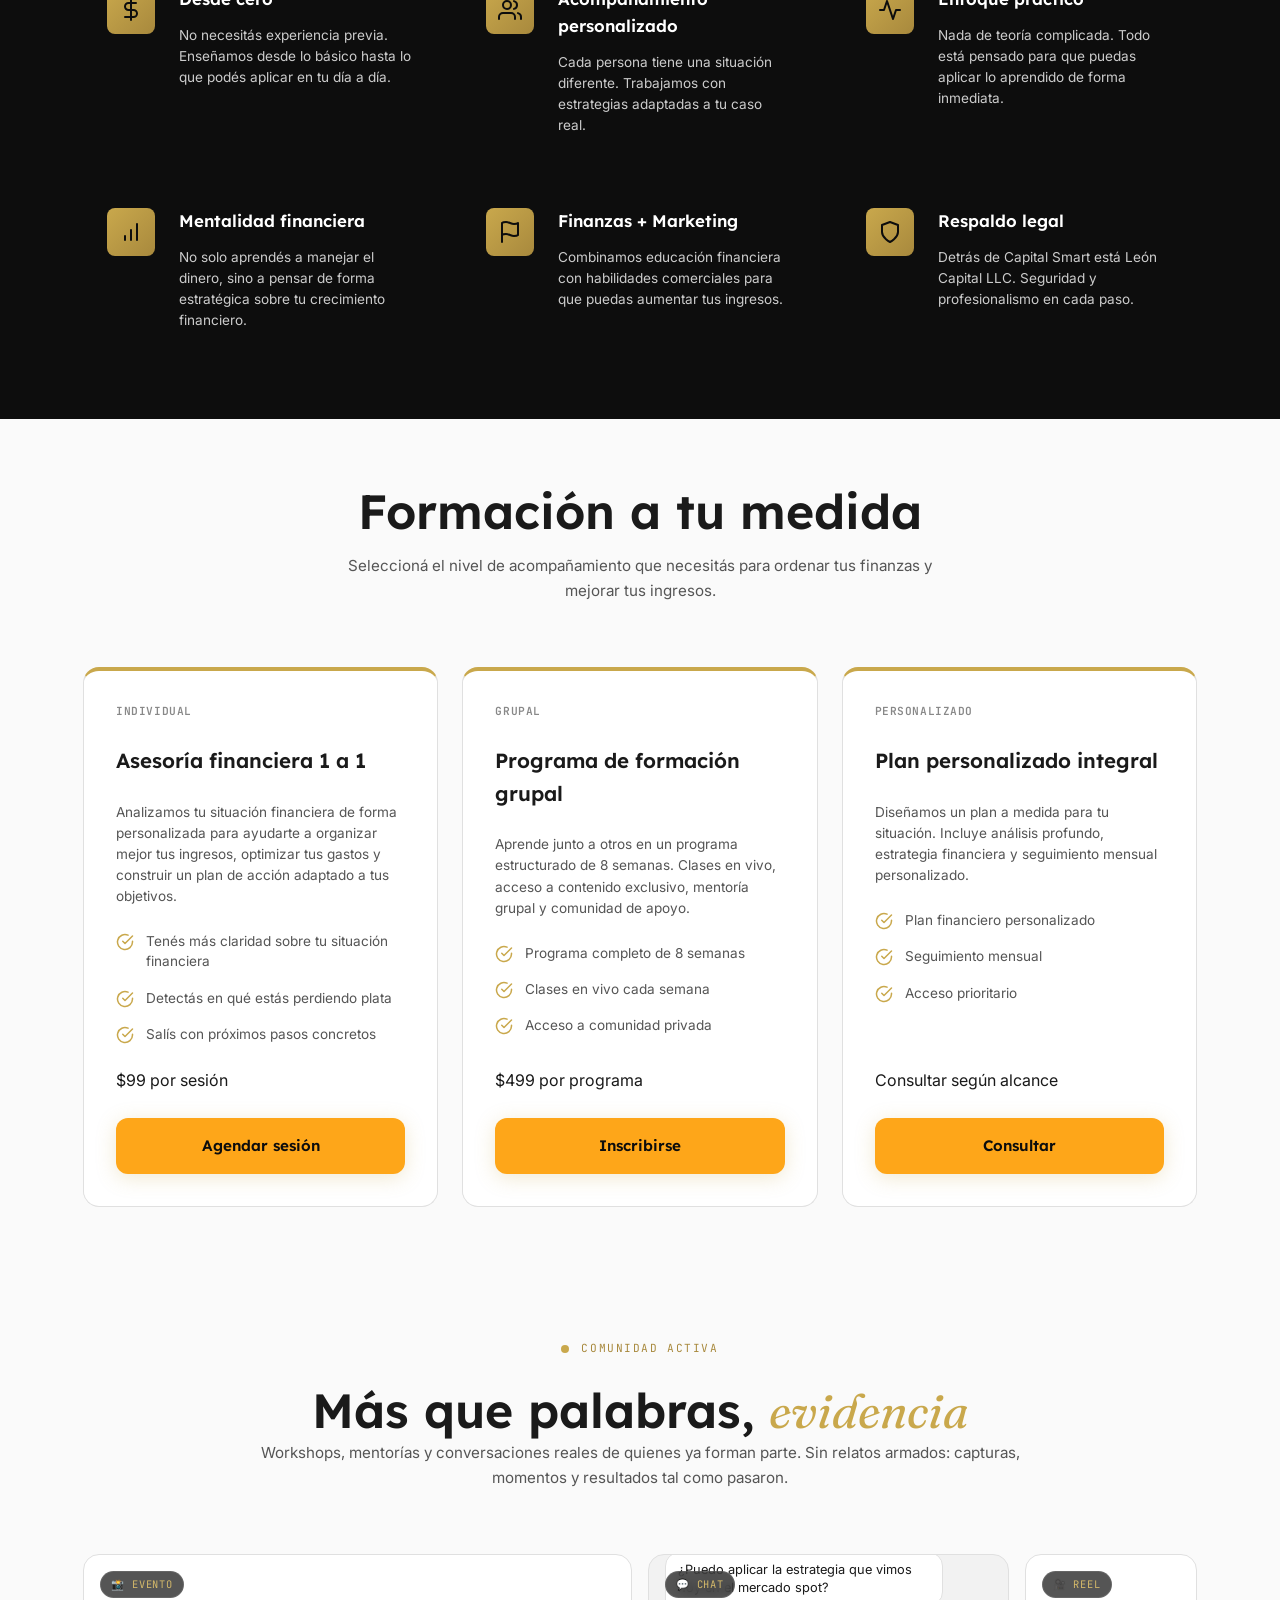
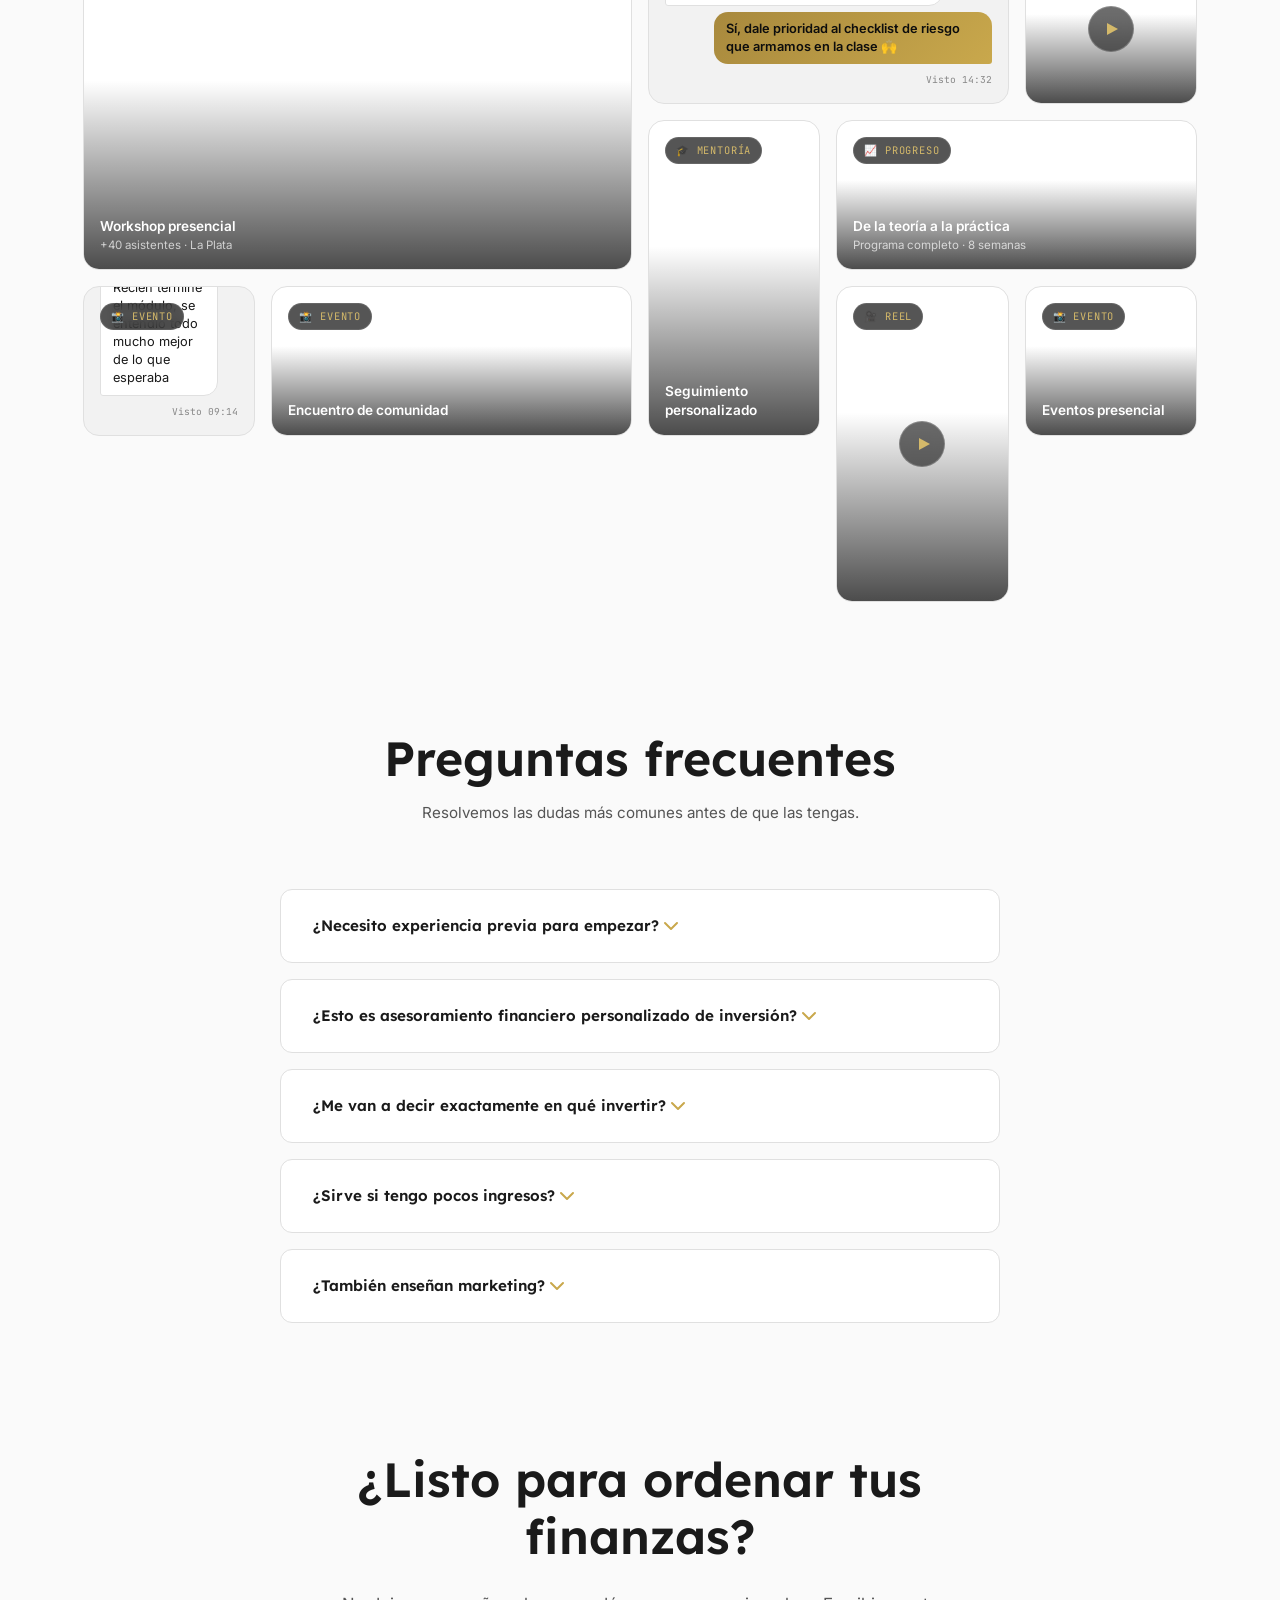
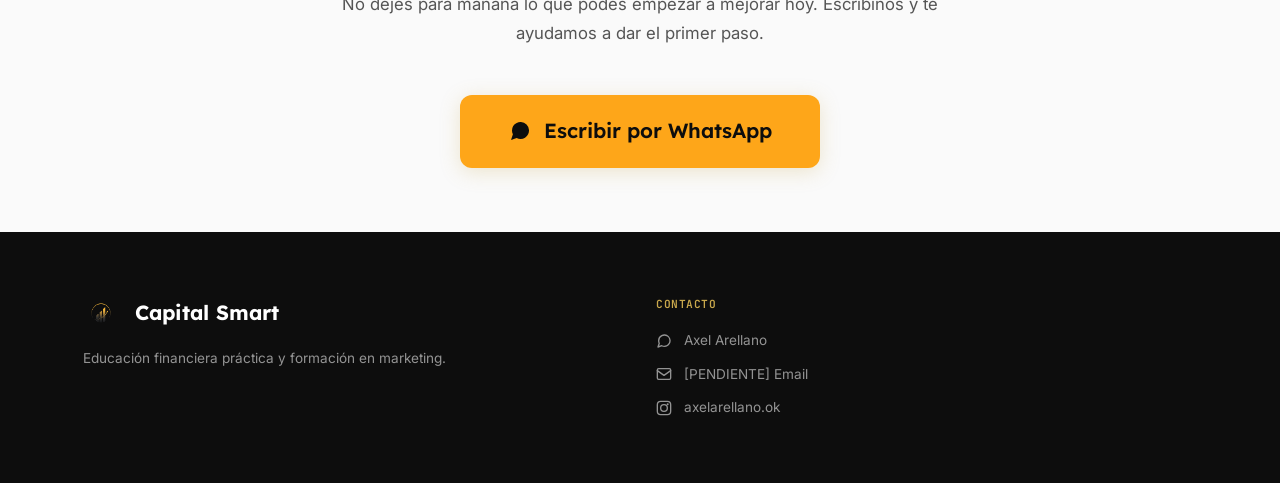
==== commit c729f891: "article" ====
--- a/index.html
+++ b/index.html
@@ -257,317 +257,192 @@
         <span>Salís con próximos pasos concretos</span>
       </li>
     </ul>
-    <div class="service-card__price">$500 <span class="service-card__price-unit">USD</span></div>
-    <a class="btn btn--outline"   href="https://wa.me/5491137028602?text=Hola%20Axel%2C%20me%20gustar%C3%ADa%20charlar%20con%20vos%20para%20que%20me%20ayudes%20a%20organizar%20mis%20finanzas."
- target="_blank" rel="noopener">Consultar por WhatsApp</a>
+    <div class="service-card__price">
+      <span class="service-card__price-value">$99</span>
+      <span class="service-card__price-period">por sesión</span>
+    </div>
+    <a class="btn btn--primary" href="https://wa.me/5491137028602?text=Hola%20Axel%2C%20me%20gustar%C3%ADa%20charlar%20con%20vos%20para%20que%20me%20ayudes%20a%20organizar%20mis%20finanzas." target="_blank" rel="noopener">Agendar sesión</a>
   </article>
 
   <!-- Servicio 2 -->
   <article class="card service-card reveal reveal-delay-1">
     <div class="service-card__header">
-      <span class="label service-card__label">Programa</span>
-    </div>
-    <h3 class="service-card__title">Programa de educación financiera</h3>
+      <span class="label service-card__label">Grupal</span>
+    </div>
+    <h3 class="service-card__title">Programa de formación grupal</h3>
     <p class="body-sm" style="color:var(--color-text-secondary);">
-      Un programa pensado para quienes quieren aprender desde cero a administrar su dinero, desarrollar hábitos financieros saludables y tomar mejores decisiones.
+      Aprende junto a otros en un programa estructurado de 8 semanas. Clases en vivo, acceso a contenido exclusivo, mentoría grupal y comunidad de apoyo.
     </p>
     <ul class="service-card__list">
       <li class="service-card__item">
         <svg class="service-card__check" viewBox="0 0 24 24" fill="none" aria-hidden="true"><path d="M22 11.08V12a10 10 0 11-5.93-9.14" stroke="currentColor" stroke-width="2" stroke-linecap="round"/><path d="M22 4L12 14.01l-3-3" stroke="currentColor" stroke-width="2" stroke-linecap="round" stroke-linejoin="round"/></svg>
-        <span>Aprendés educación financiera desde cero</span>
-      </li>
-      <li class="service-card__item">
-        <svg class="service-card__check" viewBox="0 0 24 24" fill="none" aria-hidden="true"><path d="M22 11.08V12a10 10 0 11-5.93-9.14" stroke="currentColor" stroke-width="2" stroke-linecap="round"/><path d="M22 4L12 14.01l-3-3" stroke="currentColor" stroke-width="2" stroke-linecap="round" stroke-linejoin="round"/></svg>
-        <span>Construís mejores hábitos financieros</span>
-      </li>
-      <li class="service-card__item">
-        <svg class="service-card__check" viewBox="0 0 24 24" fill="none" aria-hidden="true"><path d="M22 11.08V12a10 10 0 11-5.93-9.14" stroke="currentColor" stroke-width="2" stroke-linecap="round"/><path d="M22 4L12 14.01l-3-3" stroke="currentColor" stroke-width="2" stroke-linecap="round" stroke-linejoin="round"/></svg>
-        <span>Guía clara para ordenar tu dinero</span>
+        <span>Programa completo de 8 semanas</span>
+      </li>
+      <li class="service-card__item">
+        <svg class="service-card__check" viewBox="0 0 24 24" fill="none" aria-hidden="true"><path d="M22 11.08V12a10 10 0 11-5.93-9.14" stroke="currentColor" stroke-width="2" stroke-linecap="round"/><path d="M22 4L12 14.01l-3-3" stroke="currentColor" stroke-width="2" stroke-linecap="round" stroke-linejoin="round"/></svg>
+        <span>Clases en vivo cada semana</span>
+      </li>
+      <li class="service-card__item">
+        <svg class="service-card__check" viewBox="0 0 24 24" fill="none" aria-hidden="true"><path d="M22 11.08V12a10 10 0 11-5.93-9.14" stroke="currentColor" stroke-width="2" stroke-linecap="round"/><path d="M22 4L12 14.01l-3-3" stroke="currentColor" stroke-width="2" stroke-linecap="round" stroke-linejoin="round"/></svg>
+        <span>Acceso a comunidad privada</span>
       </li>
     </ul>
-    <div class="service-card__price">$1000 <span class="service-card__price-unit">USD</span></div>
-    <a class="btn btn--outline"   href="https://wa.me/5491137028602?text=Hola%20Axel%2C%20me%20gustar%C3%ADa%20charlar%20con%20vos%20para%20que%20me%20ayudes%20a%20organizar%20mis%20finanzas."
- target="_blank" rel="noopener">Consultar por WhatsApp</a>
+    <div class="service-card__price">
+      <span class="service-card__price-value">$499</span>
+      <span class="service-card__price-period">por programa</span>
+    </div>
+    <a class="btn btn--primary" href="https://wa.me/5491137028602?text=Hola%20Axel%2C%20me%20gustar%C3%ADa%20charlar%20con%20vos%20para%20que%20me%20ayudes%20a%20organizar%20mis%20finanzas." target="_blank" rel="noopener">Inscribirse</a>
   </article>
 
   <!-- Servicio 3 -->
   <article class="card service-card reveal reveal-delay-2">
     <div class="service-card__header">
-      <span class="label service-card__label">Programa</span>
-    </div>
-    <h3 class="service-card__title">Coaching financiero personalizado</h3>
+      <span class="label service-card__label">Personalizado</span>
+    </div>
+    <h3 class="service-card__title">Plan personalizado integral</h3>
     <p class="body-sm" style="color:var(--color-text-secondary);">
-      Recibí un acompañamiento continuo para mejorar tus hábitos financieros, mantener el foco en tus objetivos y sostener cambios reales en el tiempo.
+      Diseñamos un plan a medida para tu situación. Incluye análisis profundo, estrategia financiera y seguimiento mensual personalizado.
     </p>
     <ul class="service-card__list">
       <li class="service-card__item">
         <svg class="service-card__check" viewBox="0 0 24 24" fill="none" aria-hidden="true"><path d="M22 11.08V12a10 10 0 11-5.93-9.14" stroke="currentColor" stroke-width="2" stroke-linecap="round"/><path d="M22 4L12 14.01l-3-3" stroke="currentColor" stroke-width="2" stroke-linecap="round" stroke-linejoin="round"/></svg>
-        <span>Trabajás sobre objetivos concretos</span>
-      </li>
-      <li class="service-card__item">
-        <svg class="service-card__check" viewBox="0 0 24 24" fill="none" aria-hidden="true"><path d="M22 11.08V12a10 10 0 11-5.93-9.14" stroke="currentColor" stroke-width="2" stroke-linecap="round"/><path d="M22 4L12 14.01l-3-3" stroke="currentColor" stroke-width="2" stroke-linecap="round" stroke-linejoin="round"/></svg>
-        <span>Reducís gastos que no aportan valor</span>
-      </li>
-      <li class="service-card__item">
-        <svg class="service-card__check" viewBox="0 0 24 24" fill="none" aria-hidden="true"><path d="M22 11.08V12a10 10 0 11-5.93-9.14" stroke="currentColor" stroke-width="2" stroke-linecap="round"/><path d="M22 4L12 14.01l-3-3" stroke="currentColor" stroke-width="2" stroke-linecap="round" stroke-linejoin="round"/></svg>
-        <span>Estrategia adaptada a tu caso</span>
+        <span>Plan financiero personalizado</span>
+      </li>
+      <li class="service-card__item">
+        <svg class="service-card__check" viewBox="0 0 24 24" fill="none" aria-hidden="true"><path d="M22 11.08V12a10 10 0 11-5.93-9.14" stroke="currentColor" stroke-width="2" stroke-linecap="round"/><path d="M22 4L12 14.01l-3-3" stroke="currentColor" stroke-width="2" stroke-linecap="round" stroke-linejoin="round"/></svg>
+        <span>Seguimiento mensual</span>
+      </li>
+      <li class="service-card__item">
+        <svg class="service-card__check" viewBox="0 0 24 24" fill="none" aria-hidden="true"><path d="M22 11.08V12a10 10 0 11-5.93-9.14" stroke="currentColor" stroke-width="2" stroke-linecap="round"/><path d="M22 4L12 14.01l-3-3" stroke="currentColor" stroke-width="2" stroke-linecap="round" stroke-linejoin="round"/></svg>
+        <span>Acceso prioritario</span>
       </li>
     </ul>
-    <div class="service-card__price">$1500 <span class="service-card__price-unit">USD</span></div>
-    <a class="btn btn--outline"  href="https://wa.me/5491137028602?text=Hola%20Axel%2C%20me%20gustar%C3%ADa%20charlar%20con%20vos%20para%20que%20me%20ayudes%20a%20organizar%20mis%20finanzas."
-target="_blank" rel="noopener">Consultar por WhatsApp</a>
-  </article>
-
-  <!-- Servicio 4 -->
-  <article class="card service-card reveal reveal-delay-1">
-    <div class="service-card__header">
-      <span class="label service-card__label">Negocios</span>
-    </div>
-    <h3 class="service-card__title">Formación en marketing y negocios digitales</h3>
-    <p class="body-sm" style="color:var(--color-text-secondary);">
-      Desarrollá habilidades de marketing y comunicación para potenciar tu emprendimiento, mejorar tus ventas y generar nuevas oportunidades de ingresos.
-    </p>
-    <ul class="service-card__list">
-      <li class="service-card__item">
-        <svg class="service-card__check" viewBox="0 0 24 24" fill="none" aria-hidden="true"><path d="M22 11.08V12a10 10 0 11-5.93-9.14" stroke="currentColor" stroke-width="2" stroke-linecap="round"/><path d="M22 4L12 14.01l-3-3" stroke="currentColor" stroke-width="2" stroke-linecap="round" stroke-linejoin="round"/></svg>
-        <span>Habilidades de marketing aplicables</span>
-      </li>
-      <li class="service-card__item">
-        <svg class="service-card__check" viewBox="0 0 24 24" fill="none" aria-hidden="true"><path d="M22 11.08V12a10 10 0 11-5.93-9.14" stroke="currentColor" stroke-width="2" stroke-linecap="round"/><path d="M22 4L12 14.01l-3-3" stroke="currentColor" stroke-width="2" stroke-linecap="round" stroke-linejoin="round"/></svg>
-        <span>Posicionamiento y comunicación clara</span>
-      </li>
-      <li class="service-card__item">
-        <svg class="service-card__check" viewBox="0 0 24 24" fill="none" aria-hidden="true"><path d="M22 11.08V12a10 10 0 11-5.93-9.14" stroke="currentColor" stroke-width="2" stroke-linecap="round"/><path d="M22 4L12 14.01l-3-3" stroke="currentColor" stroke-width="2" stroke-linecap="round" stroke-linejoin="round"/></svg>
-        <span>Generás más oportunidades</span>
-      </li>
-    </ul>
-    <div class="service-card__price">$2000 <span class="service-card__price-unit">USD</span></div>
-    <a class="btn btn--outline"   href="https://wa.me/5491137028602?text=Hola%20Axel%2C%20me%20gustar%C3%ADa%20charlar%20con%20vos%20para%20que%20me%20ayudes%20a%20organizar%20mis%20finanzas."
- target="_blank" rel="noopener">Consultar por WhatsApp</a>
-  </article>
-
-  <!-- Servicio 5 -->
-  <article class="card service-card reveal reveal-delay-1">
-    <div class="service-card__header">
-      <span class="label service-card__label">Integral</span>
-    </div>
-    <h3 class="service-card__title">Programa integral Capital Smart</h3>
-    <p class="body-sm" style="color:var(--color-text-secondary);">
-      Nuestra propuesta más completa. Combiná educación financiera y marketing para aprender a administrar mejor tu dinero mientras desarrollás habilidades que te permitan generar más ingresos.
-    </p>
-    <ul class="service-card__list">
-      <li class="service-card__item">
-        <svg class="service-card__check" viewBox="0 0 24 24" fill="none" aria-hidden="true"><path d="M22 11.08V12a10 10 0 11-5.93-9.14" stroke="currentColor" stroke-width="2" stroke-linecap="round"/><path d="M22 4L12 14.01l-3-3" stroke="currentColor" stroke-width="2" stroke-linecap="round" stroke-linejoin="round"/></svg>
-        <span>Combina educación financiera y marketing</span>
-      </li>
-      <li class="service-card__item">
-        <svg class="service-card__check" viewBox="0 0 24 24" fill="none" aria-hidden="true"><path d="M22 11.08V12a10 10 0 11-5.93-9.14" stroke="currentColor" stroke-width="2" stroke-linecap="round"/><path d="M22 4L12 14.01l-3-3" stroke="currentColor" stroke-width="2" stroke-linecap="round" stroke-linejoin="round"/></svg>
-        <span>Ahorrás vs. contratar por separado</span>
-      </li>
-      <li class="service-card__item">
-        <svg class="service-card__check" viewBox="0 0 24 24" fill="none" aria-hidden="true"><path d="M22 11.08V12a10 10 0 11-5.93-9.14" stroke="currentColor" stroke-width="2" stroke-linecap="round"/><path d="M22 4L12 14.01l-3-3" stroke="currentColor" stroke-width="2" stroke-linecap="round" stroke-linejoin="round"/></svg>
-        <span>Ruta completa: ordenar y generar ingresos</span>
-      </li>
-    </ul>
-    <div class="service-card__price">$2500 <span class="service-card__price-unit">USD</span></div>
-    <a class="btn btn--outline"   href="https://wa.me/5491137028602?text=Hola%20Axel%2C%20me%20gustar%C3%ADa%20charlar%20con%20vos%20para%20que%20me%20ayudes%20a%20organizar%20mis%20finanzas."
- target="_blank" rel="noopener">Consultar por WhatsApp</a>
-  </article>
-
-  <!-- Servicio 6 -->
-  <article class="card service-card service-card--featured reveal reveal-delay-2">
-
-    <div class="service-card__badge">
-      Recomendado
-    </div>
-
-    <div class="service-card__header">
-      <span class="label service-card__label">Personalizado</span>
-    </div>
-
-    <h3 class="service-card__title">
-      Solución personalizada
-    </h3>
-
-    <p class="body-sm" style="color:var(--color-text-secondary);">
-      ¿No sabés cuál de nuestros programas se adapta mejor a vos? Analizamos tu situación y diseñamos un plan de aprendizaje totalmente personalizado según tus objetivos financieros.
-    </p>
-
-    <ul class="service-card__list">
-
-      <li class="service-card__item">
-        <svg class="service-card__check" viewBox="0 0 24 24" fill="none">
-          <path d="M22 11.08V12a10 10 0 11-5.93-9.14"
-            stroke="currentColor" stroke-width="2"
-            stroke-linecap="round"/>
-          <path d="M22 4L12 14.01l-3-3"
-            stroke="currentColor" stroke-width="2"
-            stroke-linecap="round"
-            stroke-linejoin="round"/>
-        </svg>
-        <span>Diagnóstico según tu situación actual.</span>
-      </li>
-
-      <li class="service-card__item">
-        <svg class="service-card__check" viewBox="0 0 24 24" fill="none">
-          <path d="M22 11.08V12a10 10 0 11-5.93-9.14"
-            stroke="currentColor" stroke-width="2"
-            stroke-linecap="round"/>
-          <path d="M22 4L12 14.01l-3-3"
-            stroke="currentColor" stroke-width="2"
-            stroke-linecap="round"
-            stroke-linejoin="round"/>
-        </svg>
-        <span>Recomendación del programa ideal.</span>
-      </li>
-
-      <li class="service-card__item">
-        <svg class="service-card__check" viewBox="0 0 24 24" fill="none">
-          <path d="M22 11.08V12a10 10 0 11-5.93-9.14"
-            stroke="currentColor" stroke-width="2"
-            stroke-linecap="round"/>
-          <path d="M22 4L12 14.01l-3-3"
-            stroke="currentColor" stroke-width="2"
-            stroke-linecap="round"
-            stroke-linejoin="round"/>
-        </svg>
-        <span>Acompañamiento adaptado a tus objetivos.</span>
-      </li>
-
-      <li class="service-card__item">
-        <svg class="service-card__check" viewBox="0 0 24 24" fill="none">
-          <path d="M22 11.08V12a10 10 0 11-5.93-9.14"
-            stroke="currentColor" stroke-width="2"
-            stroke-linecap="round"/>
-          <path d="M22 4L12 14.01l-3-3"
-            stroke="currentColor" stroke-width="2"
-            stroke-linecap="round"
-            stroke-linejoin="round"/>
-        </svg>
-        <span>Estrategia pensada exclusivamente para vos.</span>
-      </li>
-
-    </ul>
-
-    <a class="btn btn--primary"
-         href="https://wa.me/5491137028602?text=Hola%20Axel%2C%20me%20gustar%C3%ADa%20charlar%20con%20vos%20para%20que%20me%20ayudes%20a%20organizar%20mis%20finanzas."
-       target="_blank"
-       rel="noopener">
-        Solicitar asesoramiento
-    </a>
-
+    <div class="service-card__price">
+      <span class="service-card__price-value">Consultar</span>
+      <span class="service-card__price-period">según alcance</span>
+    </div>
+    <a class="btn btn--primary" href="https://wa.me/5491137028602?text=Hola%20Axel%2C%20me%20gustar%C3%ADa%20charlar%20con%20vos%20para%20que%20me%20ayudes%20a%20organizar%20mis%20finanzas." target="_blank" rel="noopener">Consultar</a>
   </article>
 
 </div>
       </div>
     </section>
 
-
     <!-- ==========================================
-         NUESTRA COMUNIDAD — Evidencia de la comunidad
-         ========================================== -->
-    <section class="evidence-section section" id="testimonios" aria-labelledby="evidence-heading">
+         TESTIMONIOS — Sección de Evidencia
+         ========================================== -->
+    <section class="section evidence-section" id="testimonios" aria-labelledby="evidence-heading">
       <div class="container">
+
         <div class="evidence-header">
           <span class="evidence-eyebrow"><span class="pulse-dot" aria-hidden="true"></span> Comunidad activa</span>
           <h2 id="evidence-heading" class="heading-lg">Más que palabras, <em>evidencia</em></h2>
           <p class="body-md" style="color:var(--color-text-secondary);">Workshops, mentorías y conversaciones reales de quienes ya forman parte. Sin relatos armados: capturas, momentos y resultados tal como pasaron.</p>
         </div>
 
-        <div class="mosaic" id="mosaic" role="list">
-
-          <!-- 1: evento grande -->
-          <article class="evidence-card span-3c row-2" role="listitem" tabindex="0"
-            data-title="Workshop presencial — Arbitraje aplicado"
-            data-desc="Encuentro mensual donde repasamos casos reales de arbitraje y resolvemos dudas en vivo con la comunidad."
-            data-date="Junio 2026">
-            <div class="card-media" style="background-image:url('https://images.unsplash.com/photo-1515187029135-18ee286d815b?w=900&q=60')" role="img" aria-label="Workshop presencial con asistentes en una sala"></div>
-            <span class="card-tag"> 📸 Evento</span>
-            <span class="card-caption">Workshop presencial<span>+40 asistentes · La Plata</span></span>
-          </article>
-
-          <!-- 2: chat -->
-          <article class="evidence-card chat span-2c" role="listitem" tabindex="0"
-            data-title="Conversación con un alumno"
-            data-desc="Intercambio real por WhatsApp durante el seguimiento post-mentoría."
-            data-date="Mayo 2026">
-            <span class="card-tag">💬 Chat</span>
-            <div class="chat-bubble in">¿Puedo aplicar la estrategia que vimos hoy en el mercado spot?</div>
-            <div class="chat-bubble out">Sí, dale prioridad al checklist de riesgo que armamos en la clase 🙌</div>
-            <span class="chat-meta">Visto 14:32</span>
-          </article>
-
-          <!-- 3: reel -->
-          <article class="evidence-card" role="listitem" tabindex="0"
-            data-title="Reel: detrás de escena de una mentoría"
-            data-desc="Un vistazo a cómo se preparan las sesiones grupales de mentoría."
-            data-date="Abril 2026">
-            <div class="card-media" style="background-image:url('https://images.unsplash.com/photo-1552664730-d307ca884978?w=700&q=60')" role="img" aria-label="Persona grabando contenido de video"></div>
-            <span class="card-tag">🎥 Reel</span>
-            <span class="play-badge" aria-hidden="true"><svg width="16" height="16" viewBox="0 0 16 16"><path d="M3 2l11 6-11 6z"/></svg></span>
-          </article>
-
-          <!-- 4: mentoria -->
-          <article class="evidence-card row-2" role="listitem" tabindex="0"
-            data-title="Mentoría 1 a 1"
-            data-desc="Sesiones personalizadas de seguimiento para alumnos que avanzan en el programa."
-            data-date="Marzo 2026">
-            <div class="card-media" style="background-image:url('https://images.unsplash.com/photo-1600880292203-757bb62b4baf?w=700&q=60')" role="img" aria-label="Mentoría personalizada entre dos personas"></div>
-            <span class="card-tag">🎓 Mentoría</span>
-            <span class="card-caption">Seguimiento personalizado</span>
-          </article>
-
-          <!-- 5: resultado (sin montos, foco en progreso) -->
-          <article class="evidence-card span-2c" role="listitem" tabindex="0"
-            data-title="Progreso de un alumno"
-            data-desc="Reconocimiento por completar el programa de formación y aplicar lo aprendido de forma consistente."
-            data-date="Marzo 2026">
-            <div class="card-media" style="background-image:url('https://images.unsplash.com/photo-1454165804606-c3d57bc86b40?w=800&q=60')" role="img" aria-label="Persona revisando gráficos en una notebook"></div>
-            <span class="card-tag">📈 Progreso</span>
-            <span class="card-caption">De la teoría a la práctica<span>Programa completo · 8 semanas</span></span>
-          </article>
-
-          <!-- 6: evento -->
-          <article class="evidence-card chat" role="listitem" tabindex="0"
-            data-title="Agradecimiento de un alumno"
-            data-desc="Mensaje recibido luego de finalizar el módulo de gestión de riesgo."
-            data-date="Febrero 2026">
-            <span class="card-tag">📸 Evento</span>
-            <div class="chat-bubble in">Recién terminé el módulo, se entendió todo mucho mejor de lo que esperaba</div>
-            <span class="chat-meta">Visto 09:14</span>
-          </article>
-
-          <!-- 7: evento -->
-          <article class="evidence-card span-2c" role="listitem" tabindex="0"
-            data-title="Encuentro de comunidad"
-            data-desc="Reunión mensual abierta para socializar dudas y experiencias entre alumnos."
-            data-date="Enero 2026">
-            <div class="card-media" style="background-image:url('https://images.unsplash.com/photo-1521737604893-d14cc237f11d?w=800&q=60')" role="img" aria-label="Encuentro de comunidad"></div>
-            <span class="card-tag">📸 Evento</span>
-            <span class="card-caption">Encuentro de comunidad</span>
-          </article>
-
-          <!-- 8: reel vertical -->
-          <article class="evidence-card row-2" role="listitem" tabindex="0"
-            data-title="Reel: testimonio en video"
-            data-desc="Un alumno cuenta su experiencia en el programa en sus propias palabras."
-            data-date="Diciembre 2025">
-            <div class="card-media" style="background-image:url('https://images.unsplash.com/photo-1519389950473-47ba0277781c?w=700&q=60')" role="img" aria-label="Persona hablando frente a cámara"></div>
-            <span class="card-tag">🎥 Reel</span>
-            <span class="play-badge" aria-hidden="true"><svg width="16" height="16" viewBox="0 0 16 16"><path d="M3 2l11 6-11 6z"/></svg></span>
-          </article>
-
-          <!-- 9: evento -->
-          <article class="evidence-card" role="listitem" tabindex="0"
-            data-title="Clase presencial"
-            data-desc="Sesión práctica sobre gestión de riesgo en operaciones de arbitraje."
-            data-date="Noviembre 2025">
-            <div class="card-media" style="background-image:url('https://images.unsplash.com/photo-1531482615713-2afd69097998?w=700&q=60')" role="img" aria-label="Clase presencial con pizarra"></div>
-            <span class="card-tag">📸 Evento</span>
-            <span class="card-caption">Eventos presencial</span>
-          </article>
-
-        </div>
+<div class="mosaic" id="mosaic" role="list">
+
+  <!-- 1: evento grande -->
+  <article class="evidence-card span-3c row-2" role="listitem" tabindex="0"
+    data-title="Workshop presencial"
+    data-desc="Más de 40 personas se reunieron en La Plata para un workshop presencial de educación financiera, con dinámicas prácticas y resolución de dudas en vivo."
+    data-image="url('https://images.unsplash.com/photo-1515187029135-18ee286d815b?w=900&q=60')"
+    data-date="Workshop · La Plata">
+    <div class="card-media" style="background-image:url('https://images.unsplash.com/photo-1515187029135-18ee286d815b?w=900&q=60')" role="img" aria-label="Workshop presencial con asistentes en una sala"></div>
+    <span class="card-tag"> 📸 Evento</span>
+    <span class="card-caption">Workshop presencial<span>+40 asistentes · La Plata</span></span>
+  </article>
+
+  <!-- 2: chat -->
+  <article class="evidence-card chat span-2c" role="listitem" tabindex="0"
+    data-title="Conversación real"
+    data-desc="Así acompañamos a los alumnos día a día: consultas puntuales, respuestas rápidas y seguimiento cercano de cada estrategia aplicada."
+    data-image="url('https://images.unsplash.com/photo-1553877522-43269d4ea984?w=800&q=60')"
+    data-date="Chat de acompañamiento">
+    <span class="card-tag">💬 Chat</span>
+    <div class="chat-bubble in">¿Puedo aplicar la estrategia que vimos hoy en el mercado spot?</div>
+    <div class="chat-bubble out">Sí, dale prioridad al checklist de riesgo que armamos en la clase 🙌</div>
+    <span class="chat-meta">Visto 14:32</span>
+  </article>
+
+  <!-- 3: reel -->
+  <article class="evidence-card" role="listitem" tabindex="0"
+    data-title="Contenido educativo"
+    data-desc="Producimos contenido audiovisual corto para reforzar los conceptos vistos en el programa y que puedas repasarlos cuando quieras."
+    data-image="url('https://images.unsplash.com/photo-1552664730-d307ca884978?w=700&q=60')"
+    data-date="Reel · Educación financiera">
+    <div class="card-media" style="background-image:url('https://images.unsplash.com/photo-1552664730-d307ca884978?w=700&q=60')" role="img" aria-label="Persona grabando contenido de video"></div>
+    <span class="card-tag">🎥 Reel</span>
+    <span class="play-badge" aria-hidden="true"><svg width="16" height="16" viewBox="0 0 16 16"><path d="M3 2l11 6-11 6z"/></svg></span>
+  </article>
+
+  <!-- 4: mentoria -->
+  <article class="evidence-card row-2" role="listitem" tabindex="0"
+    data-title="Mentoría personalizada"
+    data-desc="Cada alumno tiene un seguimiento individual, adaptado a su situación financiera y a sus objetivos particulares."
+    data-image="url('https://images.unsplash.com/photo-1600880292203-757bb62b4baf?w=700&q=60')"
+    data-date="Mentoría 1 a 1">
+    <div class="card-media" style="background-image:url('https://images.unsplash.com/photo-1600880292203-757bb62b4baf?w=700&q=60')" role="img" aria-label="Mentoría personalizada entre dos personas"></div>
+    <span class="card-tag">🎓 Mentoría</span>
+    <span class="card-caption">Seguimiento personalizado</span>
+  </article>
+
+  <!-- 5: resultado (sin montos, foco en progreso) -->
+  <article class="evidence-card span-2c" role="listitem" tabindex="0"
+    data-title="De la teoría a la práctica"
+    data-desc="Ocho semanas de programa completo, aplicando cada concepto a la situación financiera real del alumno, con revisiones periódicas de avance."
+    data-image="url('https://images.unsplash.com/photo-1454165804606-c3d57bc86b40?w=800&q=60')"
+    data-date="Programa completo · 8 semanas">
+    <div class="card-media" style="background-image:url('https://images.unsplash.com/photo-1454165804606-c3d57bc86b40?w=800&q=60')" role="img" aria-label="Persona revisando gráficos en una notebook"></div>
+    <span class="card-tag">📈 Progreso</span>
+    <span class="card-caption">De la teoría a la práctica<span>Programa completo · 8 semanas</span></span>
+  </article>
+
+  <!-- 6: evento -->
+  <article class="evidence-card chat" role="listitem" tabindex="0"
+    data-title="Feedback de un alumno"
+    data-desc="Los módulos están pensados para que se entiendan sin necesidad de conocimientos previos, con ejemplos aplicados a la vida cotidiana."
+    data-image="url('https://images.unsplash.com/photo-1531482615713-2afd69097998?w=800&q=60')"
+    data-date="Visto 09:14">
+    <span class="card-tag">📸 Evento</span>
+    <div class="chat-bubble in">Recién terminé el módulo, se entendió todo mucho mejor de lo que esperaba</div>
+    <span class="chat-meta">Visto 09:14</span>
+  </article>
+
+  <!-- 7: evento -->
+  <article class="evidence-card span-2c" role="listitem" tabindex="0"
+    data-title="Encuentro de comunidad"
+    data-desc="Espacios de encuentro donde los alumnos comparten experiencias, resuelven dudas en grupo y se conectan con otras personas del programa."
+    data-image="url('https://images.unsplash.com/photo-1521737604893-d14cc237f11d?w=800&q=60')"
+    data-date="Comunidad activa">
+    <div class="card-media" style="background-image:url('https://images.unsplash.com/photo-1521737604893-d14cc237f11d?w=800&q=60')" role="img" aria-label="Encuentro de comunidad"></div>
+    <span class="card-tag">📸 Evento</span>
+    <span class="card-caption">Encuentro de comunidad</span>
+  </article>
+
+  <!-- 8: reel vertical -->
+  <article class="evidence-card row-2" role="listitem" tabindex="0"
+    data-title="Testimonios en video"
+    data-desc="Alumnos que comparten en primera persona cómo el programa los ayudó a ordenar sus finanzas y tomar mejores decisiones."
+    data-image="url('https://images.unsplash.com/photo-1519389950473-47ba0277781c?w=700&q=60')"
+    data-date="Reel · Testimonio">
+    <div class="card-media" style="background-image:url('https://images.unsplash.com/photo-1519389950473-47ba0277781c?w=700&q=60')" role="img" aria-label="Persona hablando frente a cámara"></div>
+    <span class="card-tag">🎥 Reel</span>
+    <span class="play-badge" aria-hidden="true"><svg width="16" height="16" viewBox="0 0 16 16"><path d="M3 2l11 6-11 6z"/></svg></span>
+  </article>
+
+  <!-- 9: evento -->
+  <article class="evidence-card" role="listitem" tabindex="0"
+    data-title="Clase presencial"
+    data-desc="Encuentros presenciales donde repasamos los conceptos clave del programa con pizarra, ejemplos en vivo y espacio para preguntas."
+    data-image="url('https://images.unsplash.com/photo-1531482615713-2afd69097998?w=700&q=60')"
+    data-date="Clase presencial">
+    <div class="card-media" style="background-image:url('https://images.unsplash.com/photo-1531482615713-2afd69097998?w=700&q=60')" role="img" aria-label="Clase presencial con pizarra"></div>
+    <span class="card-tag">📸 Evento</span>
+    <span class="card-caption">Eventos presencial</span>
+  </article>
+
+</div>
       </div>
     </section>
 
@@ -720,4 +595,4 @@
 
   <script src="js/main.js" defer></script>
 </body>
-</html>
+</html>
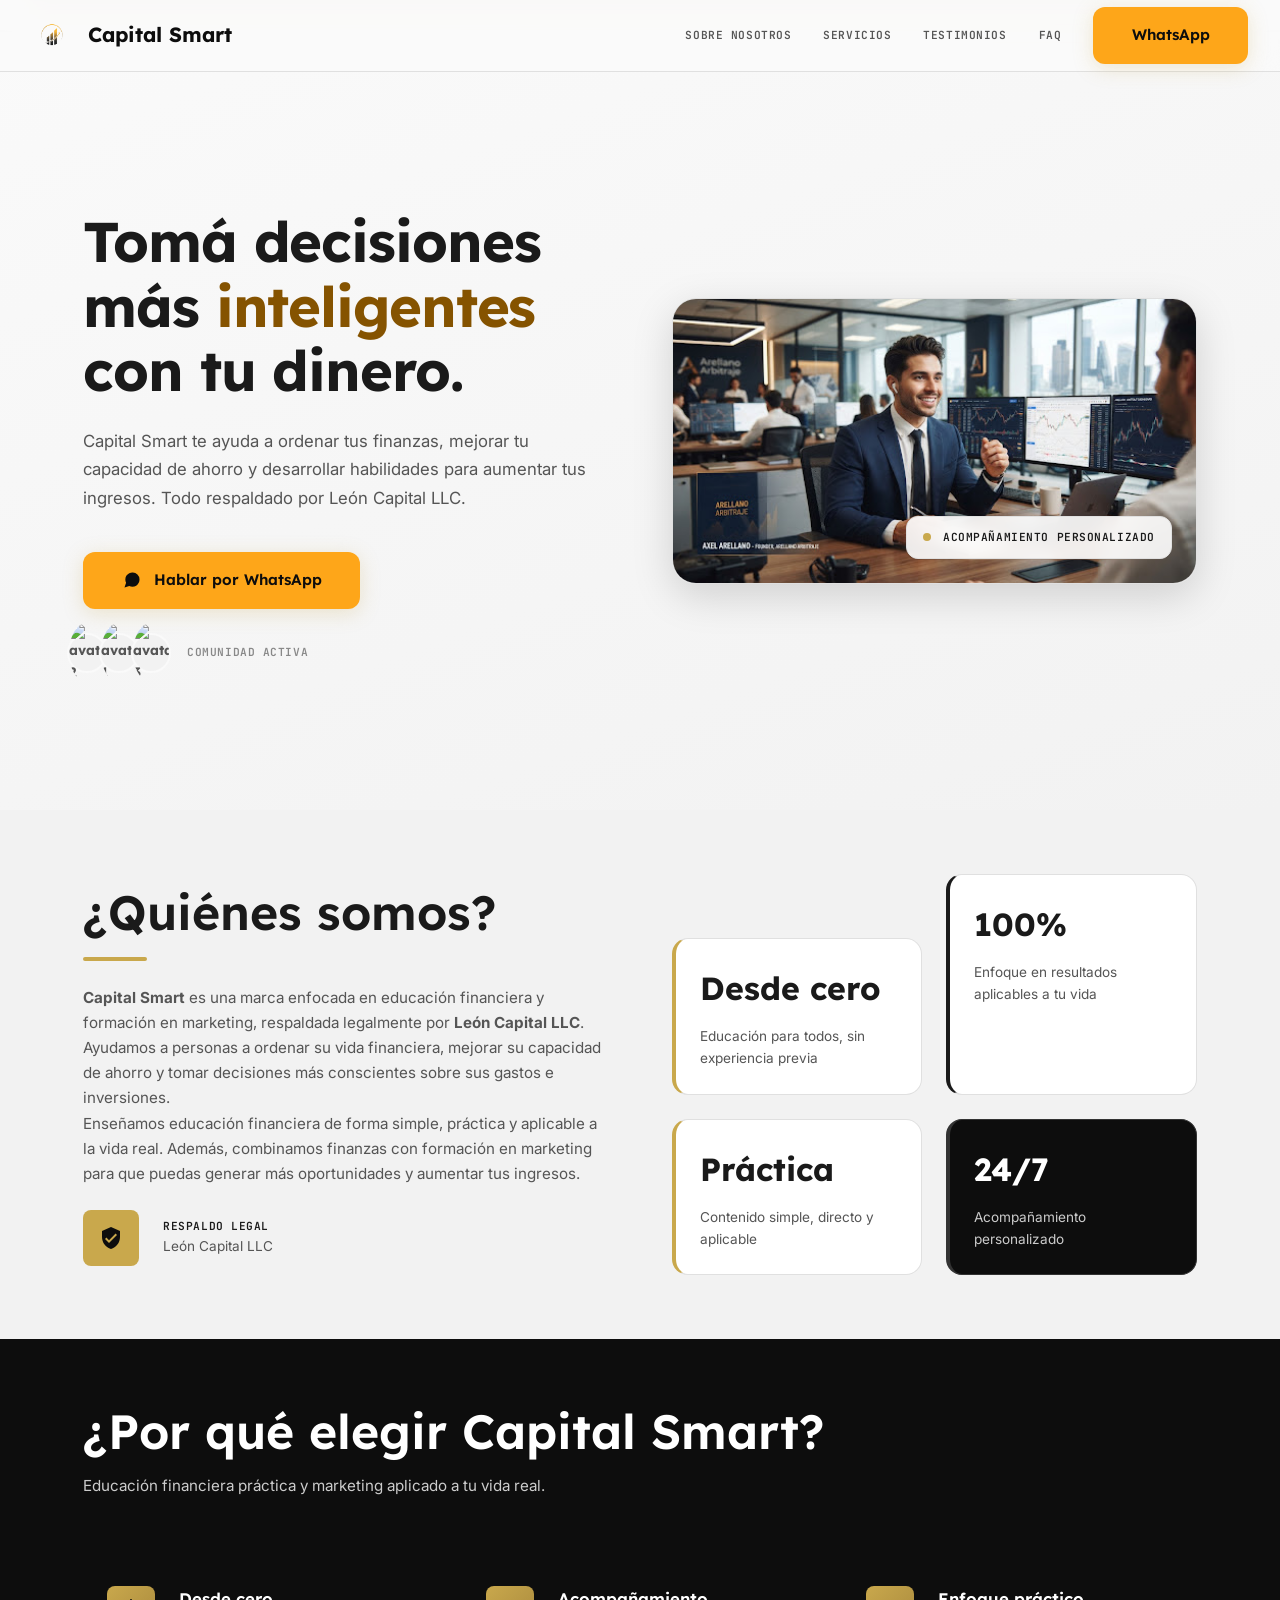
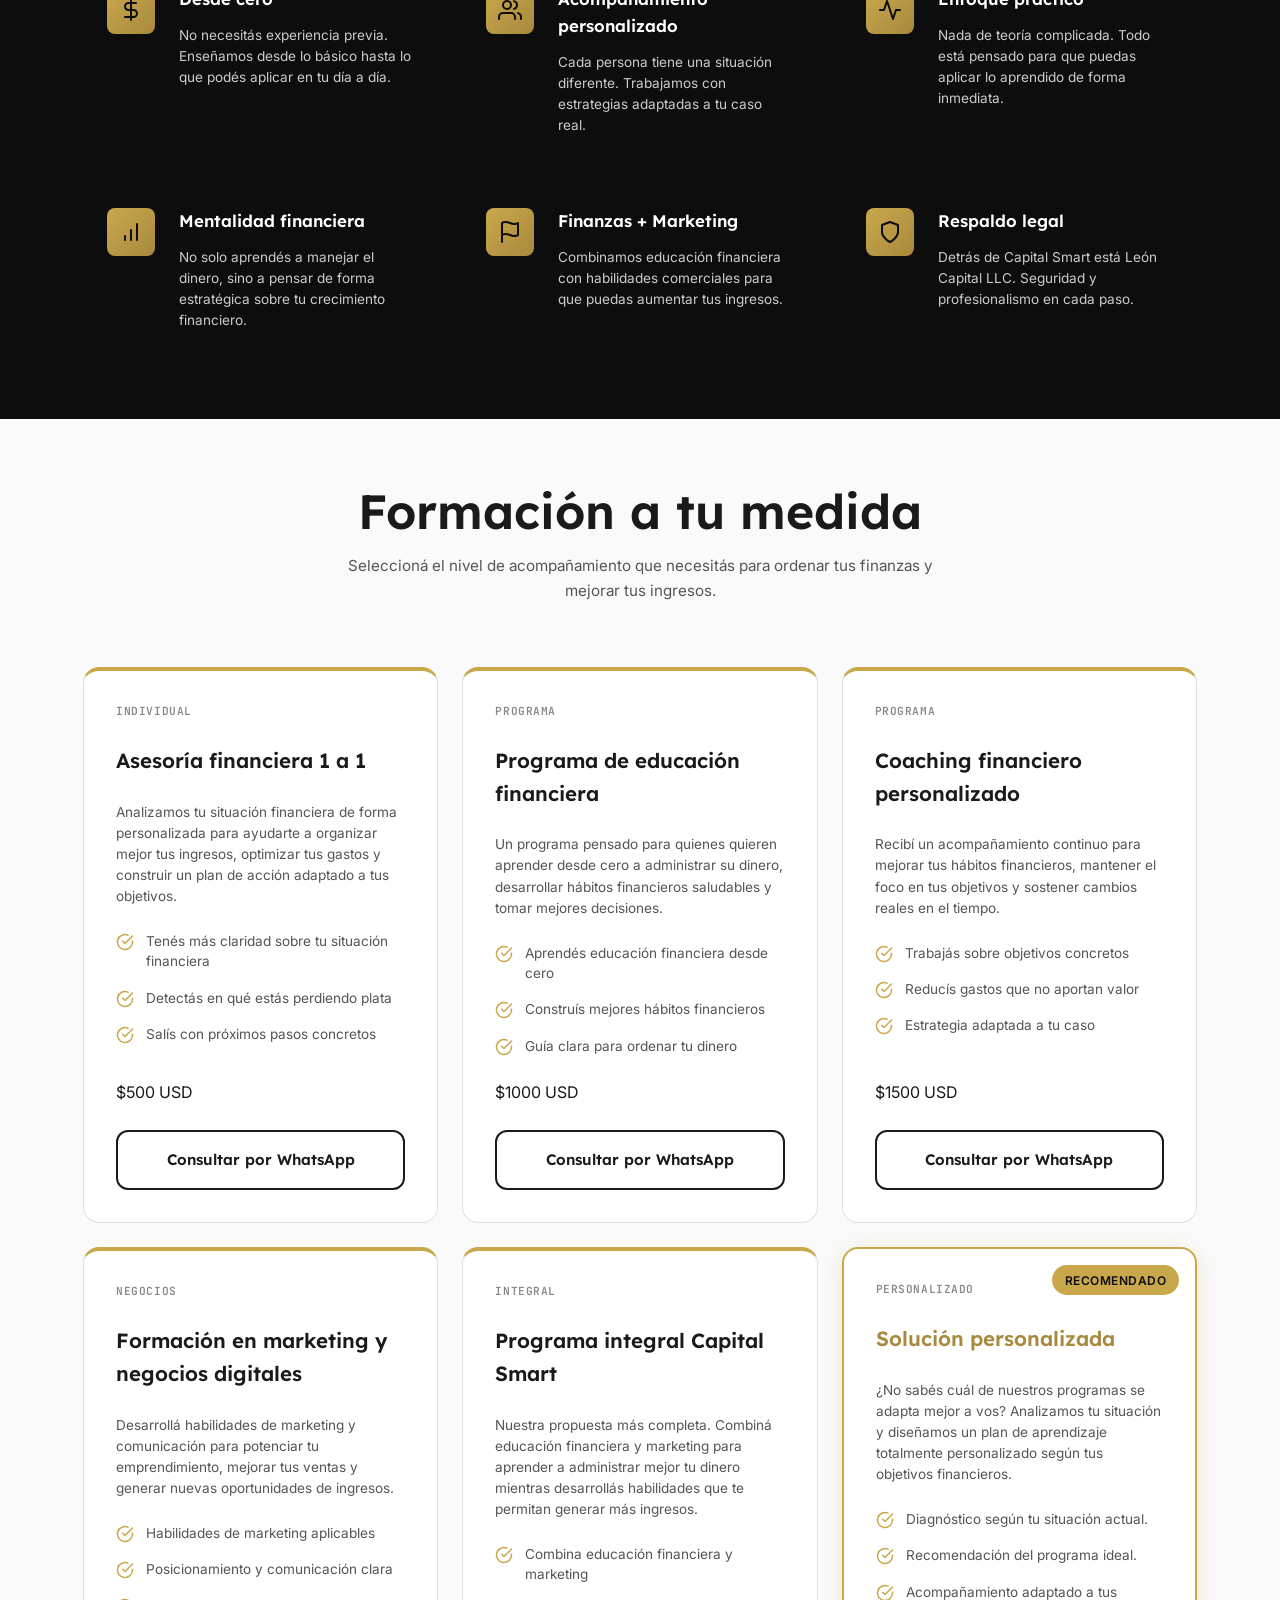
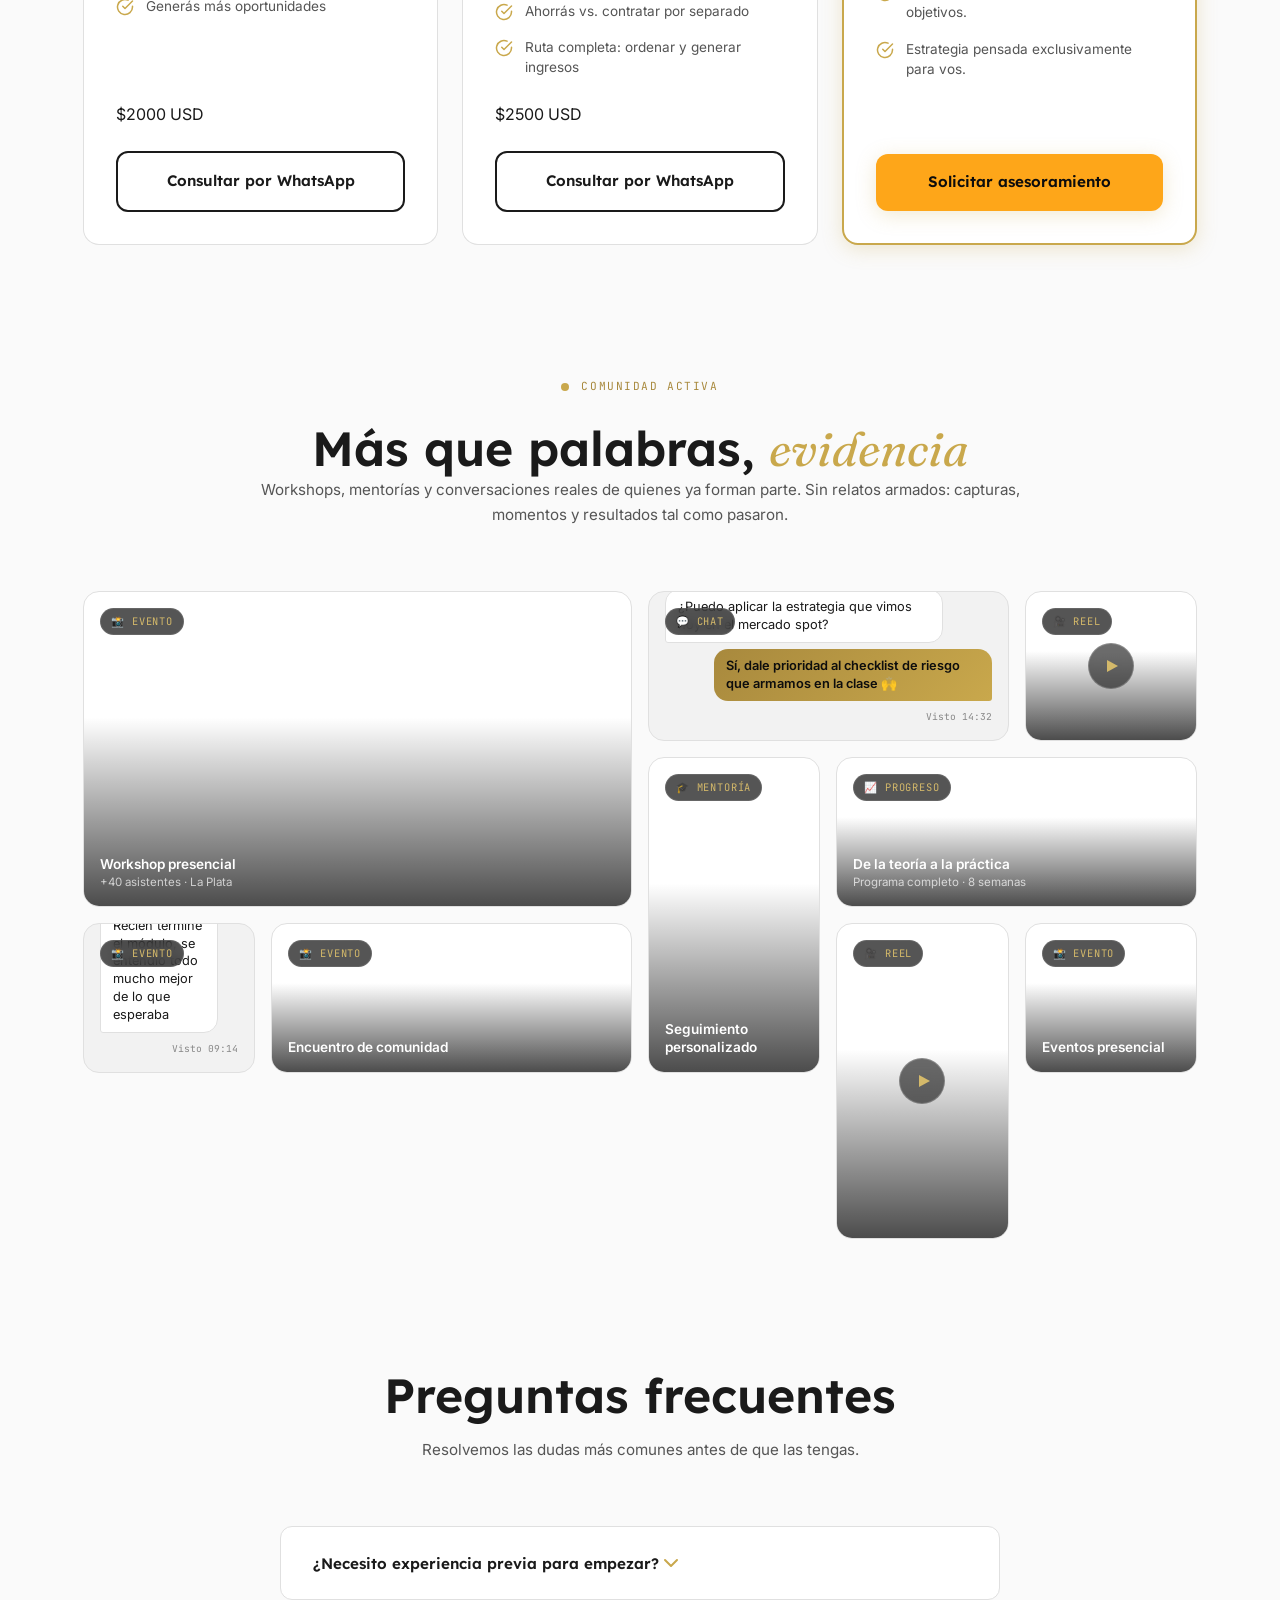
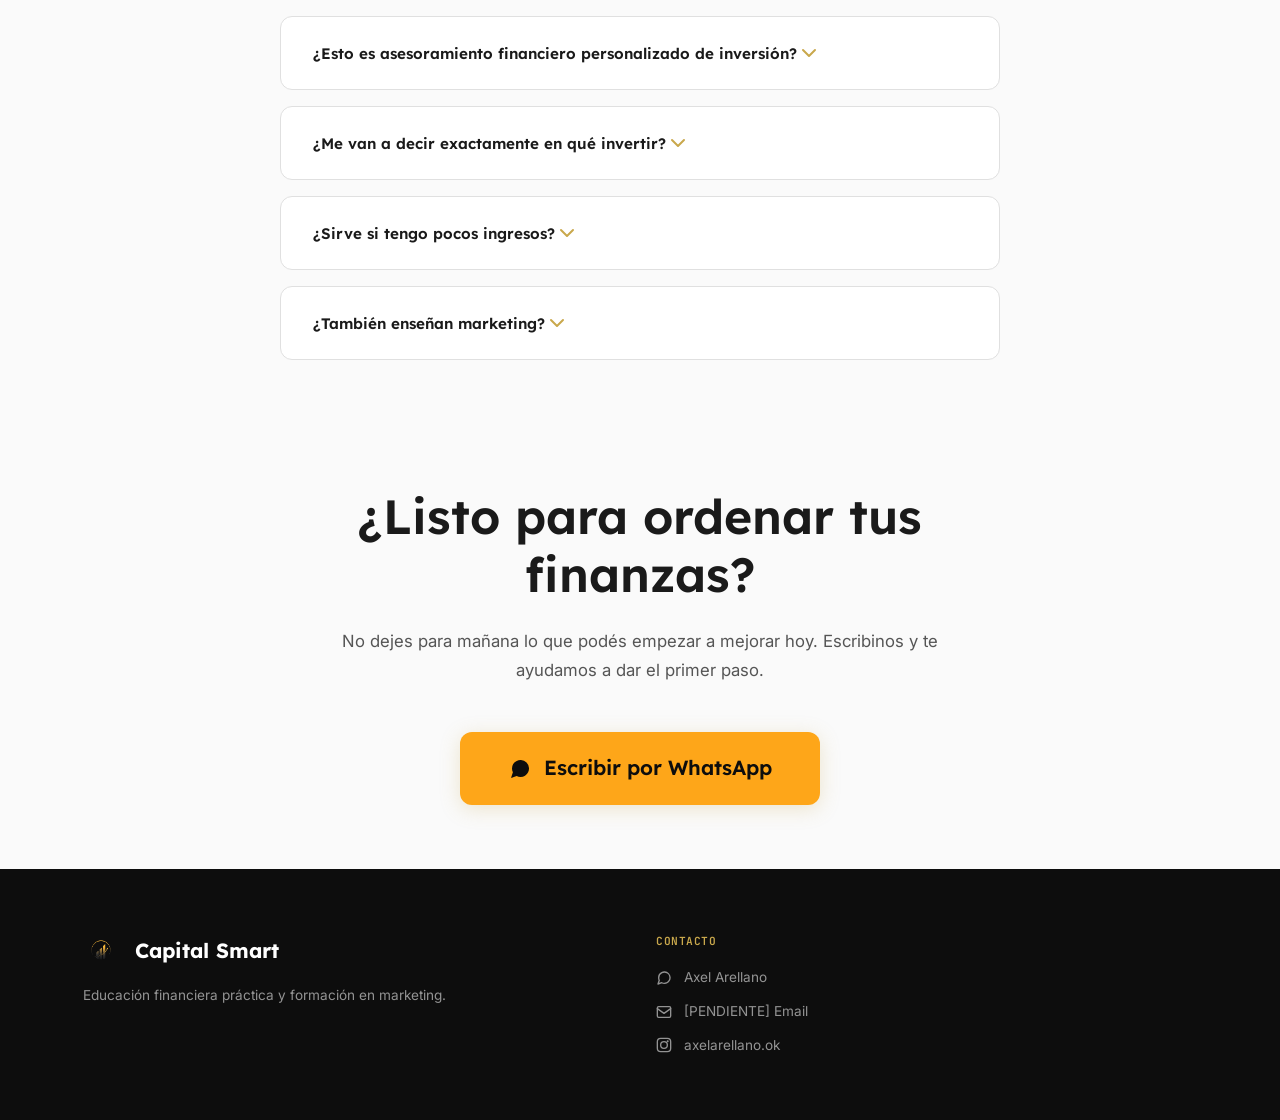
==== commit 86f8b8de: "service" ====
--- a/index.html
+++ b/index.html
@@ -222,7 +222,7 @@
     <!-- ==========================================
          SERVICIOS — Los 5 servicios del formulario + Personalizado
          ========================================== -->
-    <section class="section" id="servicios" aria-labelledby="services-title">
+<section class="section" id="servicios" aria-labelledby="services-title">
       <div class="container">
 
         <div class="services__header reveal">
@@ -232,99 +232,228 @@
           </p>
         </div>
 
-<div class="services__grid">
-
-  <!-- Servicio 1 -->
-  <article class="card service-card reveal">
-    <div class="service-card__header">
-      <span class="label service-card__label">Individual</span>
-    </div>
-    <h3 class="service-card__title">Asesoría financiera 1 a 1</h3>
-    <p class="body-sm" style="color:var(--color-text-secondary);">
-      Analizamos tu situación financiera de forma personalizada para ayudarte a organizar mejor tus ingresos, optimizar tus gastos y construir un plan de acción adaptado a tus objetivos.
-    </p>
-    <ul class="service-card__list">
-      <li class="service-card__item">
-        <svg class="service-card__check" viewBox="0 0 24 24" fill="none" aria-hidden="true"><path d="M22 11.08V12a10 10 0 11-5.93-9.14" stroke="currentColor" stroke-width="2" stroke-linecap="round"/><path d="M22 4L12 14.01l-3-3" stroke="currentColor" stroke-width="2" stroke-linecap="round" stroke-linejoin="round"/></svg>
-        <span>Tenés más claridad sobre tu situación financiera</span>
-      </li>
-      <li class="service-card__item">
-        <svg class="service-card__check" viewBox="0 0 24 24" fill="none" aria-hidden="true"><path d="M22 11.08V12a10 10 0 11-5.93-9.14" stroke="currentColor" stroke-width="2" stroke-linecap="round"/><path d="M22 4L12 14.01l-3-3" stroke="currentColor" stroke-width="2" stroke-linecap="round" stroke-linejoin="round"/></svg>
-        <span>Detectás en qué estás perdiendo plata</span>
-      </li>
-      <li class="service-card__item">
-        <svg class="service-card__check" viewBox="0 0 24 24" fill="none" aria-hidden="true"><path d="M22 11.08V12a10 10 0 11-5.93-9.14" stroke="currentColor" stroke-width="2" stroke-linecap="round"/><path d="M22 4L12 14.01l-3-3" stroke="currentColor" stroke-width="2" stroke-linecap="round" stroke-linejoin="round"/></svg>
-        <span>Salís con próximos pasos concretos</span>
-      </li>
-    </ul>
-    <div class="service-card__price">
-      <span class="service-card__price-value">$99</span>
-      <span class="service-card__price-period">por sesión</span>
-    </div>
-    <a class="btn btn--primary" href="https://wa.me/5491137028602?text=Hola%20Axel%2C%20me%20gustar%C3%ADa%20charlar%20con%20vos%20para%20que%20me%20ayudes%20a%20organizar%20mis%20finanzas." target="_blank" rel="noopener">Agendar sesión</a>
-  </article>
-
-  <!-- Servicio 2 -->
-  <article class="card service-card reveal reveal-delay-1">
-    <div class="service-card__header">
-      <span class="label service-card__label">Grupal</span>
-    </div>
-    <h3 class="service-card__title">Programa de formación grupal</h3>
-    <p class="body-sm" style="color:var(--color-text-secondary);">
-      Aprende junto a otros en un programa estructurado de 8 semanas. Clases en vivo, acceso a contenido exclusivo, mentoría grupal y comunidad de apoyo.
-    </p>
-    <ul class="service-card__list">
-      <li class="service-card__item">
-        <svg class="service-card__check" viewBox="0 0 24 24" fill="none" aria-hidden="true"><path d="M22 11.08V12a10 10 0 11-5.93-9.14" stroke="currentColor" stroke-width="2" stroke-linecap="round"/><path d="M22 4L12 14.01l-3-3" stroke="currentColor" stroke-width="2" stroke-linecap="round" stroke-linejoin="round"/></svg>
-        <span>Programa completo de 8 semanas</span>
-      </li>
-      <li class="service-card__item">
-        <svg class="service-card__check" viewBox="0 0 24 24" fill="none" aria-hidden="true"><path d="M22 11.08V12a10 10 0 11-5.93-9.14" stroke="currentColor" stroke-width="2" stroke-linecap="round"/><path d="M22 4L12 14.01l-3-3" stroke="currentColor" stroke-width="2" stroke-linecap="round" stroke-linejoin="round"/></svg>
-        <span>Clases en vivo cada semana</span>
-      </li>
-      <li class="service-card__item">
-        <svg class="service-card__check" viewBox="0 0 24 24" fill="none" aria-hidden="true"><path d="M22 11.08V12a10 10 0 11-5.93-9.14" stroke="currentColor" stroke-width="2" stroke-linecap="round"/><path d="M22 4L12 14.01l-3-3" stroke="currentColor" stroke-width="2" stroke-linecap="round" stroke-linejoin="round"/></svg>
-        <span>Acceso a comunidad privada</span>
-      </li>
-    </ul>
-    <div class="service-card__price">
-      <span class="service-card__price-value">$499</span>
-      <span class="service-card__price-period">por programa</span>
-    </div>
-    <a class="btn btn--primary" href="https://wa.me/5491137028602?text=Hola%20Axel%2C%20me%20gustar%C3%ADa%20charlar%20con%20vos%20para%20que%20me%20ayudes%20a%20organizar%20mis%20finanzas." target="_blank" rel="noopener">Inscribirse</a>
-  </article>
-
-  <!-- Servicio 3 -->
-  <article class="card service-card reveal reveal-delay-2">
-    <div class="service-card__header">
-      <span class="label service-card__label">Personalizado</span>
-    </div>
-    <h3 class="service-card__title">Plan personalizado integral</h3>
-    <p class="body-sm" style="color:var(--color-text-secondary);">
-      Diseñamos un plan a medida para tu situación. Incluye análisis profundo, estrategia financiera y seguimiento mensual personalizado.
-    </p>
-    <ul class="service-card__list">
-      <li class="service-card__item">
-        <svg class="service-card__check" viewBox="0 0 24 24" fill="none" aria-hidden="true"><path d="M22 11.08V12a10 10 0 11-5.93-9.14" stroke="currentColor" stroke-width="2" stroke-linecap="round"/><path d="M22 4L12 14.01l-3-3" stroke="currentColor" stroke-width="2" stroke-linecap="round" stroke-linejoin="round"/></svg>
-        <span>Plan financiero personalizado</span>
-      </li>
-      <li class="service-card__item">
-        <svg class="service-card__check" viewBox="0 0 24 24" fill="none" aria-hidden="true"><path d="M22 11.08V12a10 10 0 11-5.93-9.14" stroke="currentColor" stroke-width="2" stroke-linecap="round"/><path d="M22 4L12 14.01l-3-3" stroke="currentColor" stroke-width="2" stroke-linecap="round" stroke-linejoin="round"/></svg>
-        <span>Seguimiento mensual</span>
-      </li>
-      <li class="service-card__item">
-        <svg class="service-card__check" viewBox="0 0 24 24" fill="none" aria-hidden="true"><path d="M22 11.08V12a10 10 0 11-5.93-9.14" stroke="currentColor" stroke-width="2" stroke-linecap="round"/><path d="M22 4L12 14.01l-3-3" stroke="currentColor" stroke-width="2" stroke-linecap="round" stroke-linejoin="round"/></svg>
-        <span>Acceso prioritario</span>
-      </li>
-    </ul>
-    <div class="service-card__price">
-      <span class="service-card__price-value">Consultar</span>
-      <span class="service-card__price-period">según alcance</span>
-    </div>
-    <a class="btn btn--primary" href="https://wa.me/5491137028602?text=Hola%20Axel%2C%20me%20gustar%C3%ADa%20charlar%20con%20vos%20para%20que%20me%20ayudes%20a%20organizar%20mis%20finanzas." target="_blank" rel="noopener">Consultar</a>
-  </article>
-
-</div>
+      <div class="services__grid">
+
+          <!-- Servicio 1 -->
+          <article class="card service-card reveal">
+            <div class="service-card__header">
+              <span class="label service-card__label">Individual</span>
+            </div>
+            <h3 class="service-card__title">Asesoría financiera 1 a 1</h3>
+            <p class="body-sm" style="color:var(--color-text-secondary);">
+              Analizamos tu situación financiera de forma personalizada para ayudarte a organizar mejor tus ingresos, optimizar tus gastos y construir un plan de acción adaptado a tus objetivos.
+            </p>
+            <ul class="service-card__list">
+              <li class="service-card__item">
+                <svg class="service-card__check" viewBox="0 0 24 24" fill="none" aria-hidden="true"><path d="M22 11.08V12a10 10 0 11-5.93-9.14" stroke="currentColor" stroke-width="2" stroke-linecap="round"/><path d="M22 4L12 14.01l-3-3" stroke="currentColor" stroke-width="2" stroke-linecap="round" stroke-linejoin="round"/></svg>
+                <span>Tenés más claridad sobre tu situación financiera</span>
+              </li>
+              <li class="service-card__item">
+                <svg class="service-card__check" viewBox="0 0 24 24" fill="none" aria-hidden="true"><path d="M22 11.08V12a10 10 0 11-5.93-9.14" stroke="currentColor" stroke-width="2" stroke-linecap="round"/><path d="M22 4L12 14.01l-3-3" stroke="currentColor" stroke-width="2" stroke-linecap="round" stroke-linejoin="round"/></svg>
+                <span>Detectás en qué estás perdiendo plata</span>
+              </li>
+              <li class="service-card__item">
+                <svg class="service-card__check" viewBox="0 0 24 24" fill="none" aria-hidden="true"><path d="M22 11.08V12a10 10 0 11-5.93-9.14" stroke="currentColor" stroke-width="2" stroke-linecap="round"/><path d="M22 4L12 14.01l-3-3" stroke="currentColor" stroke-width="2" stroke-linecap="round" stroke-linejoin="round"/></svg>
+                <span>Salís con próximos pasos concretos</span>
+              </li>
+            </ul>
+            <div class="service-card__price">$500 <span class="service-card__price-unit">USD</span></div>
+            <a class="btn btn--outline" href="https://wa.me/5491137028602?text=Hola%20Axel%2C%20me%20gustar%C3%ADa%20charlar%20con%20vos%20para%20que%20me%20ayudes%20a%20organizar%20mis%20finanzas." target="_blank" rel="noopener">Consultar por WhatsApp</a>
+          </article>
+        
+          <!-- Servicio 2 -->
+          <article class="card service-card reveal reveal-delay-1">
+            <div class="service-card__header">
+              <span class="label service-card__label">Programa</span>
+            </div>
+            <h3 class="service-card__title">Programa de educación financiera</h3>
+            <p class="body-sm" style="color:var(--color-text-secondary);">
+              Un programa pensado para quienes quieren aprender desde cero a administrar su dinero, desarrollar hábitos financieros saludables y tomar mejores decisiones.
+            </p>
+            <ul class="service-card__list">
+              <li class="service-card__item">
+                <svg class="service-card__check" viewBox="0 0 24 24" fill="none" aria-hidden="true"><path d="M22 11.08V12a10 10 0 11-5.93-9.14" stroke="currentColor" stroke-width="2" stroke-linecap="round"/><path d="M22 4L12 14.01l-3-3" stroke="currentColor" stroke-width="2" stroke-linecap="round" stroke-linejoin="round"/></svg>
+                <span>Aprendés educación financiera desde cero</span>
+              </li>
+              <li class="service-card__item">
+                <svg class="service-card__check" viewBox="0 0 24 24" fill="none" aria-hidden="true"><path d="M22 11.08V12a10 10 0 11-5.93-9.14" stroke="currentColor" stroke-width="2" stroke-linecap="round"/><path d="M22 4L12 14.01l-3-3" stroke="currentColor" stroke-width="2" stroke-linecap="round" stroke-linejoin="round"/></svg>
+                <span>Construís mejores hábitos financieros</span>
+              </li>
+              <li class="service-card__item">
+                <svg class="service-card__check" viewBox="0 0 24 24" fill="none" aria-hidden="true"><path d="M22 11.08V12a10 10 0 11-5.93-9.14" stroke="currentColor" stroke-width="2" stroke-linecap="round"/><path d="M22 4L12 14.01l-3-3" stroke="currentColor" stroke-width="2" stroke-linecap="round" stroke-linejoin="round"/></svg>
+                <span>Guía clara para ordenar tu dinero</span>
+              </li>
+            </ul>
+            <div class="service-card__price">$1000 <span class="service-card__price-unit">USD</span></div>
+            <a class="btn btn--outline" href="https://wa.me/5491137028602?text=Hola%20Axel%2C%20me%20gustar%C3%ADa%20charlar%20con%20vos%20para%20que%20me%20ayudes%20a%20organizar%20mis%20finanzas." target="_blank" rel="noopener">Consultar por WhatsApp</a>
+          </article>
+        
+          <!-- Servicio 3 -->
+          <article class="card service-card reveal reveal-delay-2">
+            <div class="service-card__header">
+              <span class="label service-card__label">Programa</span>
+            </div>
+            <h3 class="service-card__title">Coaching financiero personalizado</h3>
+            <p class="body-sm" style="color:var(--color-text-secondary);">
+              Recibí un acompañamiento continuo para mejorar tus hábitos financieros, mantener el foco en tus objetivos y sostener cambios reales en el tiempo.
+            </p>
+            <ul class="service-card__list">
+              <li class="service-card__item">
+                <svg class="service-card__check" viewBox="0 0 24 24" fill="none" aria-hidden="true"><path d="M22 11.08V12a10 10 0 11-5.93-9.14" stroke="currentColor" stroke-width="2" stroke-linecap="round"/><path d="M22 4L12 14.01l-3-3" stroke="currentColor" stroke-width="2" stroke-linecap="round" stroke-linejoin="round"/></svg>
+                <span>Trabajás sobre objetivos concretos</span>
+              </li>
+              <li class="service-card__item">
+                <svg class="service-card__check" viewBox="0 0 24 24" fill="none" aria-hidden="true"><path d="M22 11.08V12a10 10 0 11-5.93-9.14" stroke="currentColor" stroke-width="2" stroke-linecap="round"/><path d="M22 4L12 14.01l-3-3" stroke="currentColor" stroke-width="2" stroke-linecap="round" stroke-linejoin="round"/></svg>
+                <span>Reducís gastos que no aportan valor</span>
+              </li>
+              <li class="service-card__item">
+                <svg class="service-card__check" viewBox="0 0 24 24" fill="none" aria-hidden="true"><path d="M22 11.08V12a10 10 0 11-5.93-9.14" stroke="currentColor" stroke-width="2" stroke-linecap="round"/><path d="M22 4L12 14.01l-3-3" stroke="currentColor" stroke-width="2" stroke-linecap="round" stroke-linejoin="round"/></svg>
+                <span>Estrategia adaptada a tu caso</span>
+              </li>
+            </ul>
+            <div class="service-card__price">$1500 <span class="service-card__price-unit">USD</span></div>
+            <a class="btn btn--outline" href="https://wa.me/5491137028602?text=Hola%20Axel%2C%20me%20gustar%C3%ADa%20charlar%20con%20vos%20para%20que%20me%20ayudes%20a%20organizar%20mis%20finanzas." target="_blank" rel="noopener">Consultar por WhatsApp</a>
+          </article>
+        
+          <!-- Servicio 4 -->
+          <article class="card service-card reveal reveal-delay-1">
+            <div class="service-card__header">
+              <span class="label service-card__label">Negocios</span>
+            </div>
+            <h3 class="service-card__title">Formación en marketing y negocios digitales</h3>
+            <p class="body-sm" style="color:var(--color-text-secondary);">
+              Desarrollá habilidades de marketing y comunicación para potenciar tu emprendimiento, mejorar tus ventas y generar nuevas oportunidades de ingresos.
+            </p>
+            <ul class="service-card__list">
+              <li class="service-card__item">
+                <svg class="service-card__check" viewBox="0 0 24 24" fill="none" aria-hidden="true"><path d="M22 11.08V12a10 10 0 11-5.93-9.14" stroke="currentColor" stroke-width="2" stroke-linecap="round"/><path d="M22 4L12 14.01l-3-3" stroke="currentColor" stroke-width="2" stroke-linecap="round" stroke-linejoin="round"/></svg>
+                <span>Habilidades de marketing aplicables</span>
+              </li>
+              <li class="service-card__item">
+                <svg class="service-card__check" viewBox="0 0 24 24" fill="none" aria-hidden="true"><path d="M22 11.08V12a10 10 0 11-5.93-9.14" stroke="currentColor" stroke-width="2" stroke-linecap="round"/><path d="M22 4L12 14.01l-3-3" stroke="currentColor" stroke-width="2" stroke-linecap="round" stroke-linejoin="round"/></svg>
+                <span>Posicionamiento y comunicación clara</span>
+              </li>
+              <li class="service-card__item">
+                <svg class="service-card__check" viewBox="0 0 24 24" fill="none" aria-hidden="true"><path d="M22 11.08V12a10 10 0 11-5.93-9.14" stroke="currentColor" stroke-width="2" stroke-linecap="round"/><path d="M22 4L12 14.01l-3-3" stroke="currentColor" stroke-width="2" stroke-linecap="round" stroke-linejoin="round"/></svg>
+                <span>Generás más oportunidades</span>
+              </li>
+            </ul>
+            <div class="service-card__price">$2000 <span class="service-card__price-unit">USD</span></div>
+            <a class="btn btn--outline" href="https://wa.me/5491137028602?text=Hola%20Axel%2C%20me%20gustar%C3%ADa%20charlar%20con%20vos%20para%20que%20me%20ayudes%20a%20organizar%20mis%20finanzas." target="_blank" rel="noopener">Consultar por WhatsApp</a>
+          </article>
+        
+          <!-- Servicio 5 -->
+          <article class="card service-card reveal reveal-delay-1">
+            <div class="service-card__header">
+              <span class="label service-card__label">Integral</span>
+            </div>
+            <h3 class="service-card__title">Programa integral Capital Smart</h3>
+            <p class="body-sm" style="color:var(--color-text-secondary);">
+              Nuestra propuesta más completa. Combiná educación financiera y marketing para aprender a administrar mejor tu dinero mientras desarrollás habilidades que te permitan generar más ingresos.
+            </p>
+            <ul class="service-card__list">
+              <li class="service-card__item">
+                <svg class="service-card__check" viewBox="0 0 24 24" fill="none" aria-hidden="true"><path d="M22 11.08V12a10 10 0 11-5.93-9.14" stroke="currentColor" stroke-width="2" stroke-linecap="round"/><path d="M22 4L12 14.01l-3-3" stroke="currentColor" stroke-width="2" stroke-linecap="round" stroke-linejoin="round"/></svg>
+                <span>Combina educación financiera y marketing</span>
+              </li>
+              <li class="service-card__item">
+                <svg class="service-card__check" viewBox="0 0 24 24" fill="none" aria-hidden="true"><path d="M22 11.08V12a10 10 0 11-5.93-9.14" stroke="currentColor" stroke-width="2" stroke-linecap="round"/><path d="M22 4L12 14.01l-3-3" stroke="currentColor" stroke-width="2" stroke-linecap="round" stroke-linejoin="round"/></svg>
+                <span>Ahorrás vs. contratar por separado</span>
+              </li>
+              <li class="service-card__item">
+                <svg class="service-card__check" viewBox="0 0 24 24" fill="none" aria-hidden="true"><path d="M22 11.08V12a10 10 0 11-5.93-9.14" stroke="currentColor" stroke-width="2" stroke-linecap="round"/><path d="M22 4L12 14.01l-3-3" stroke="currentColor" stroke-width="2" stroke-linecap="round" stroke-linejoin="round"/></svg>
+                <span>Ruta completa: ordenar y generar ingresos</span>
+              </li>
+            </ul>
+            <div class="service-card__price">$2500 <span class="service-card__price-unit">USD</span></div>
+            <a class="btn btn--outline" href="https://wa.me/5491137028602?text=Hola%20Axel%2C%20me%20gustar%C3%ADa%20charlar%20con%20vos%20para%20que%20me%20ayudes%20a%20organizar%20mis%20finanzas." target="_blank" rel="noopener">Consultar por WhatsApp</a>
+          </article>
+        
+          <!-- Servicio 6 -->
+          <article class="card service-card service-card--featured reveal reveal-delay-2">
+          
+            <div class="service-card__badge">
+              Recomendado
+            </div>
+          
+            <div class="service-card__header">
+              <span class="label service-card__label">Personalizado</span>
+            </div>
+          
+            <h3 class="service-card__title">
+              Solución personalizada
+            </h3>
+          
+            <p class="body-sm" style="color:var(--color-text-secondary);">
+              ¿No sabés cuál de nuestros programas se adapta mejor a vos? Analizamos tu situación y diseñamos un plan de aprendizaje totalmente personalizado según tus objetivos financieros.
+            </p>
+          
+            <ul class="service-card__list">
+            
+              <li class="service-card__item">
+                <svg class="service-card__check" viewBox="0 0 24 24" fill="none">
+                  <path d="M22 11.08V12a10 10 0 11-5.93-9.14"
+                    stroke="currentColor" stroke-width="2"
+                    stroke-linecap="round"/>
+                  <path d="M22 4L12 14.01l-3-3"
+                    stroke="currentColor" stroke-width="2"
+                    stroke-linecap="round"
+                    stroke-linejoin="round"/>
+                </svg>
+                <span>Diagnóstico según tu situación actual.</span>
+              </li>
+            
+              <li class="service-card__item">
+                <svg class="service-card__check" viewBox="0 0 24 24" fill="none">
+                  <path d="M22 11.08V12a10 10 0 11-5.93-9.14"
+                    stroke="currentColor" stroke-width="2"
+                    stroke-linecap="round"/>
+                  <path d="M22 4L12 14.01l-3-3"
+                    stroke="currentColor" stroke-width="2"
+                    stroke-linecap="round"
+                    stroke-linejoin="round"/>
+                </svg>
+                <span>Recomendación del programa ideal.</span>
+              </li>
+            
+              <li class="service-card__item">
+                <svg class="service-card__check" viewBox="0 0 24 24" fill="none">
+                  <path d="M22 11.08V12a10 10 0 11-5.93-9.14"
+                    stroke="currentColor" stroke-width="2"
+                    stroke-linecap="round"/>
+                  <path d="M22 4L12 14.01l-3-3"
+                    stroke="currentColor" stroke-width="2"
+                    stroke-linecap="round"
+                    stroke-linejoin="round"/>
+                </svg>
+                <span>Acompañamiento adaptado a tus objetivos.</span>
+              </li>
+            
+              <li class="service-card__item">
+                <svg class="service-card__check" viewBox="0 0 24 24" fill="none">
+                  <path d="M22 11.08V12a10 10 0 11-5.93-9.14"
+                    stroke="currentColor" stroke-width="2"
+                    stroke-linecap="round"/>
+                  <path d="M22 4L12 14.01l-3-3"
+                    stroke="currentColor" stroke-width="2"
+                    stroke-linecap="round"
+                    stroke-linejoin="round"/>
+                </svg>
+                <span>Estrategia pensada exclusivamente para vos.</span>
+              </li>
+            
+            </ul>
+          
+            <a class="btn btn--primary"
+               href="https://wa.me/5491137028602?text=Hola%20Axel%2C%20me%20gustar%C3%ADa%20charlar%20con%20vos%20para%20que%20me%20ayudes%20a%20organizar%20mis%20finanzas."
+               target="_blank"
+               rel="noopener">
+                Solicitar asesoramiento
+            </a>
+          
+          </article>
+        
+        </div>
       </div>
     </section>
 
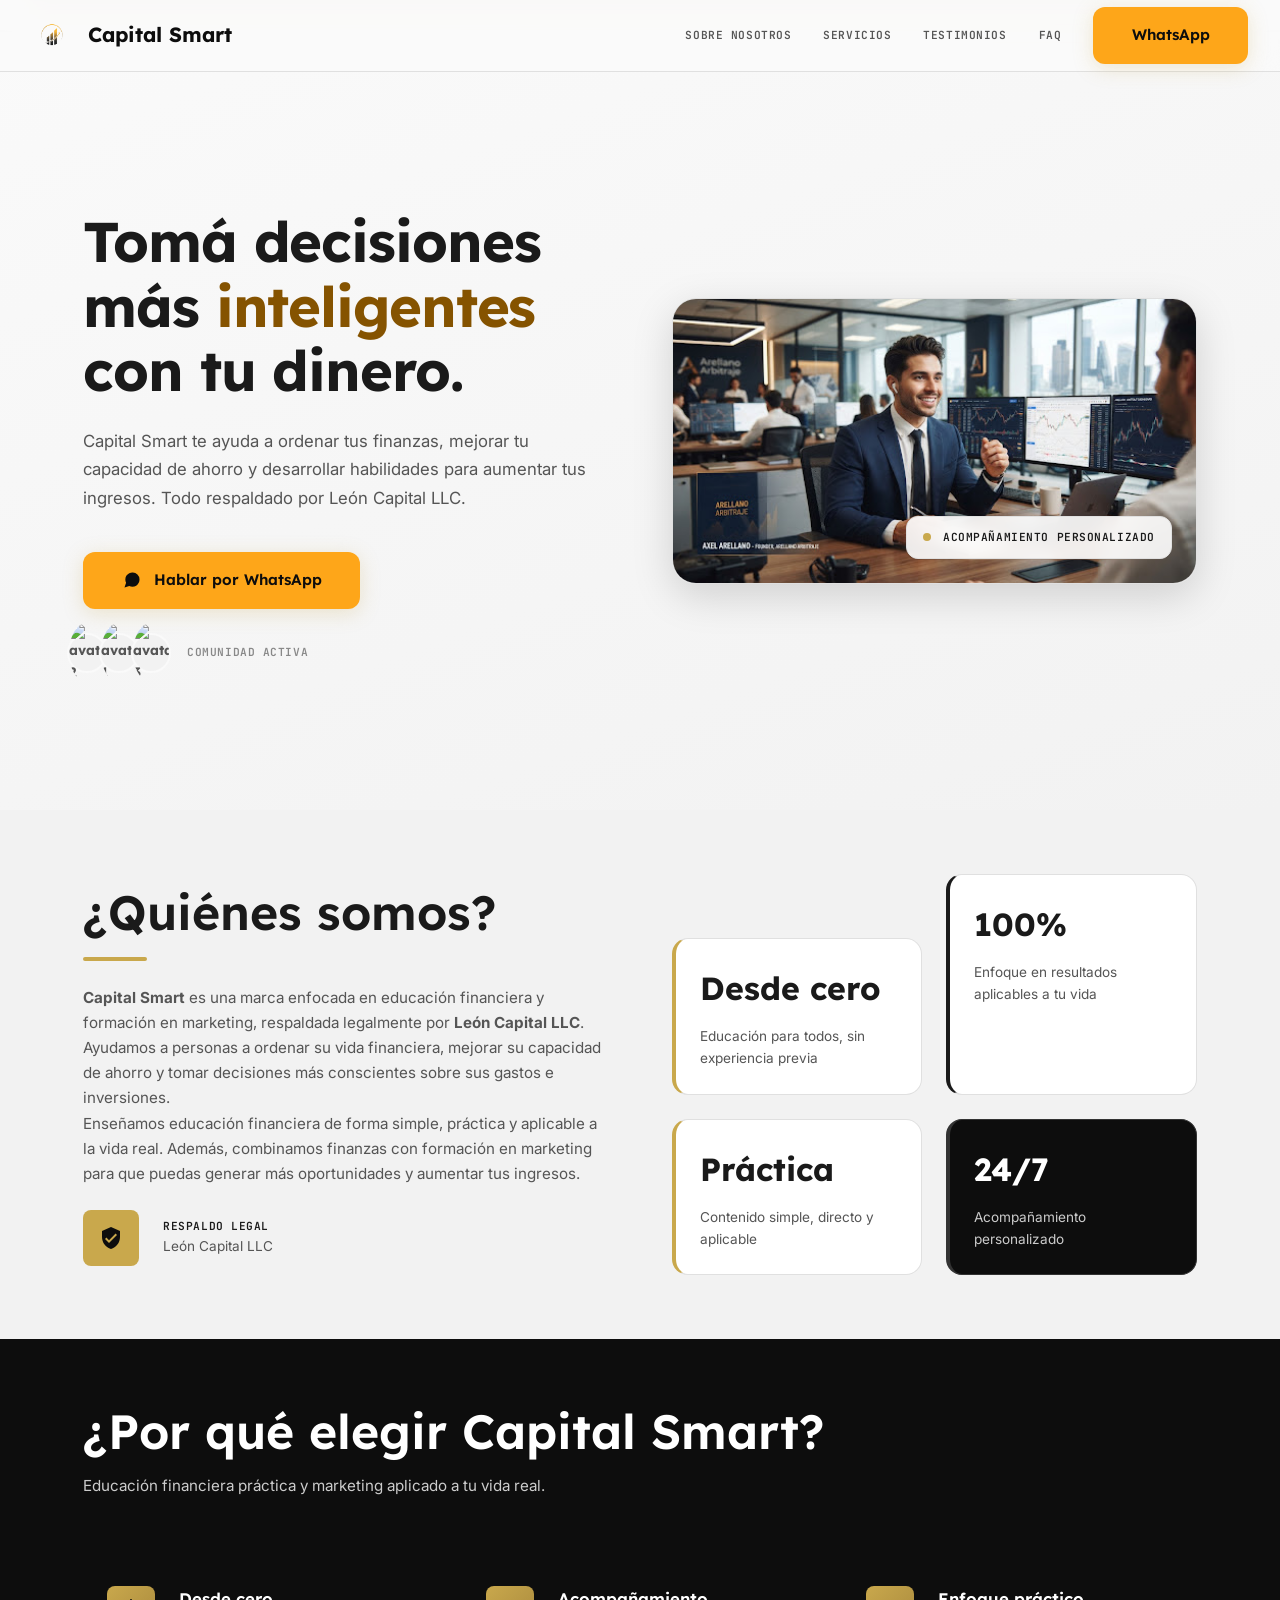
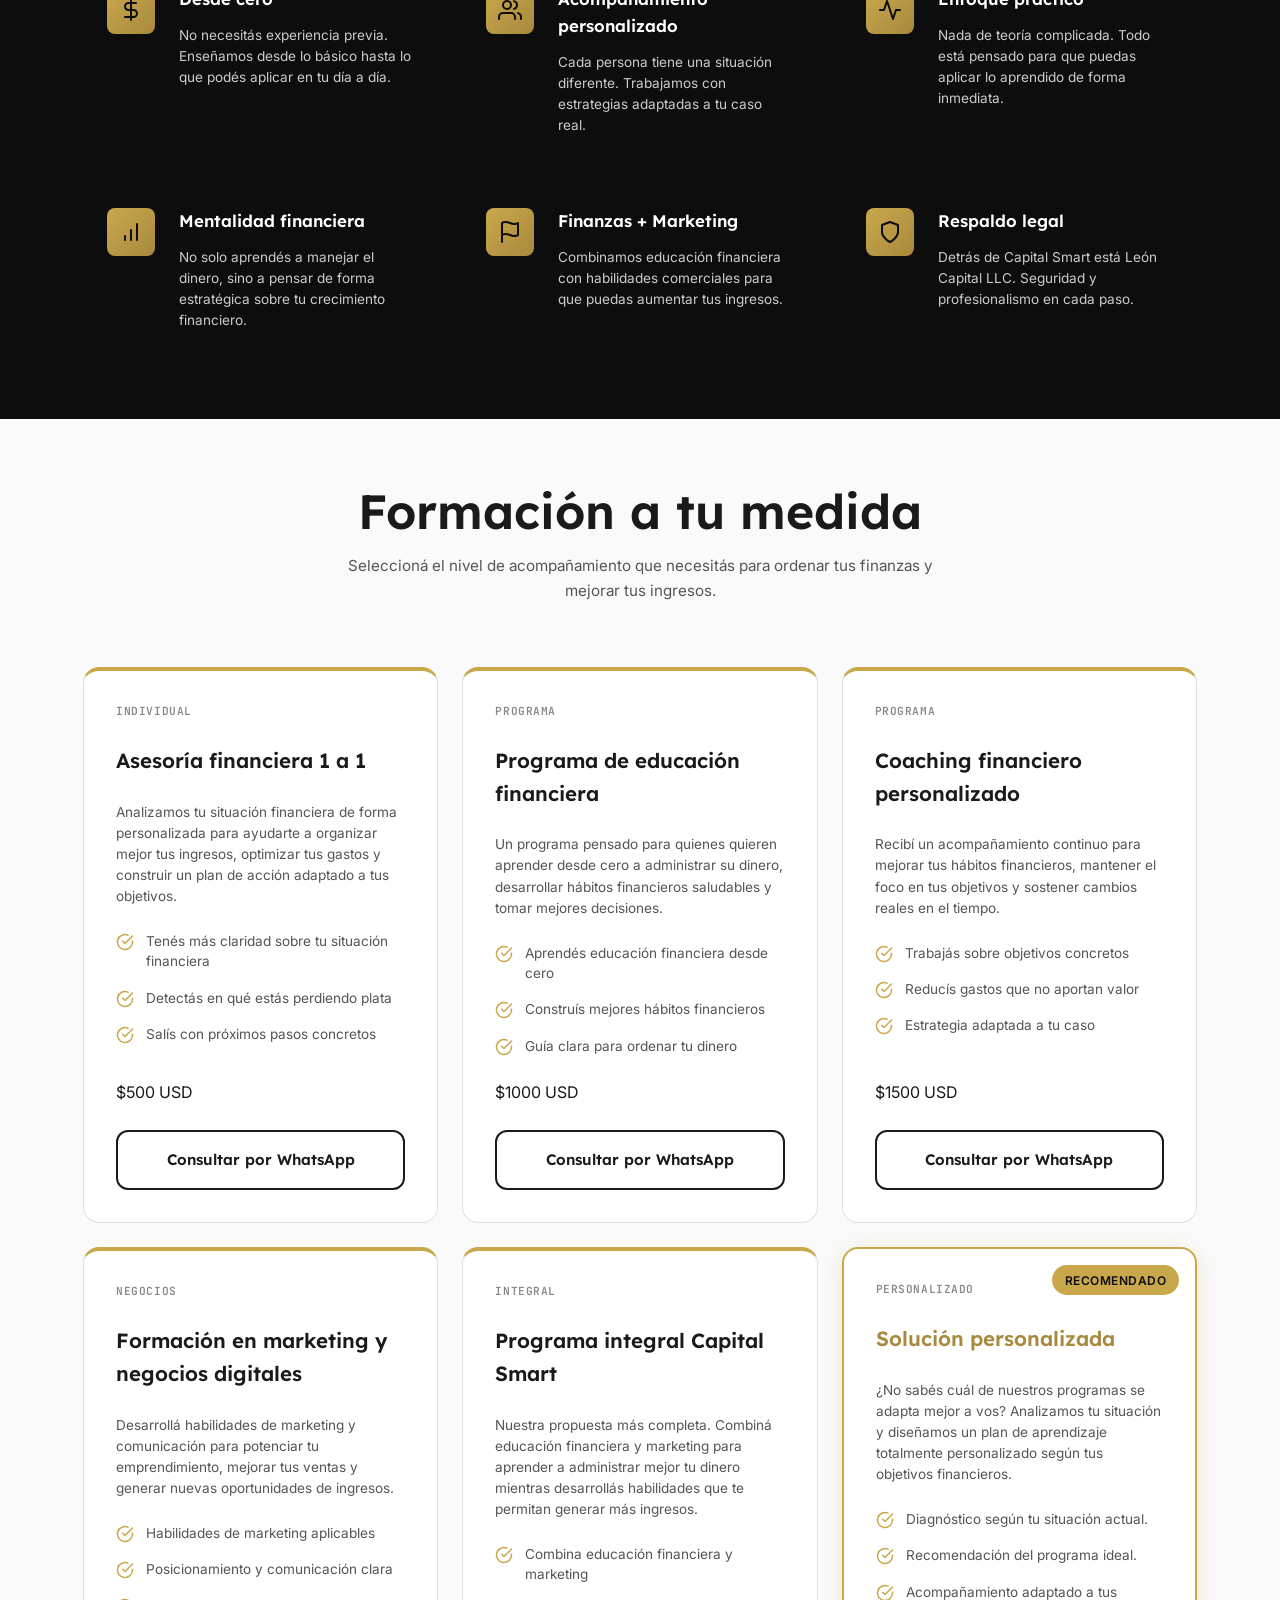
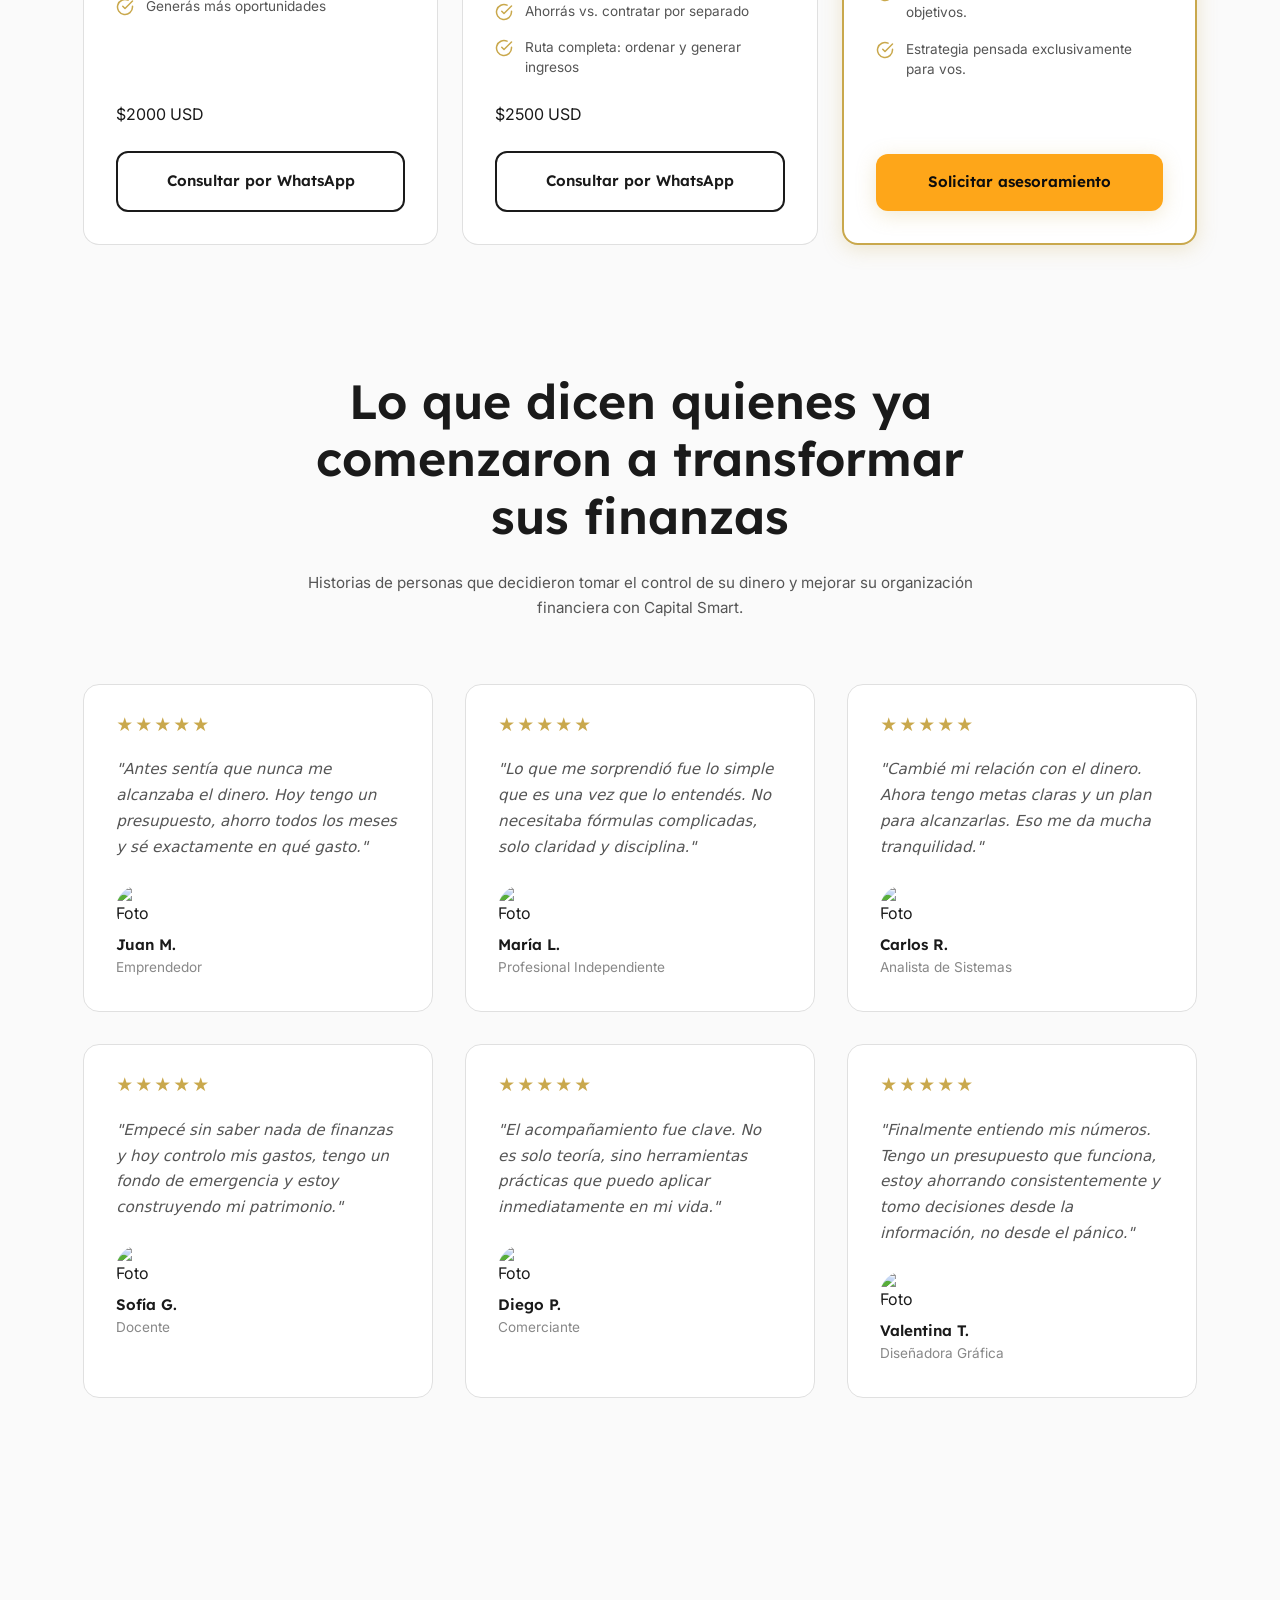
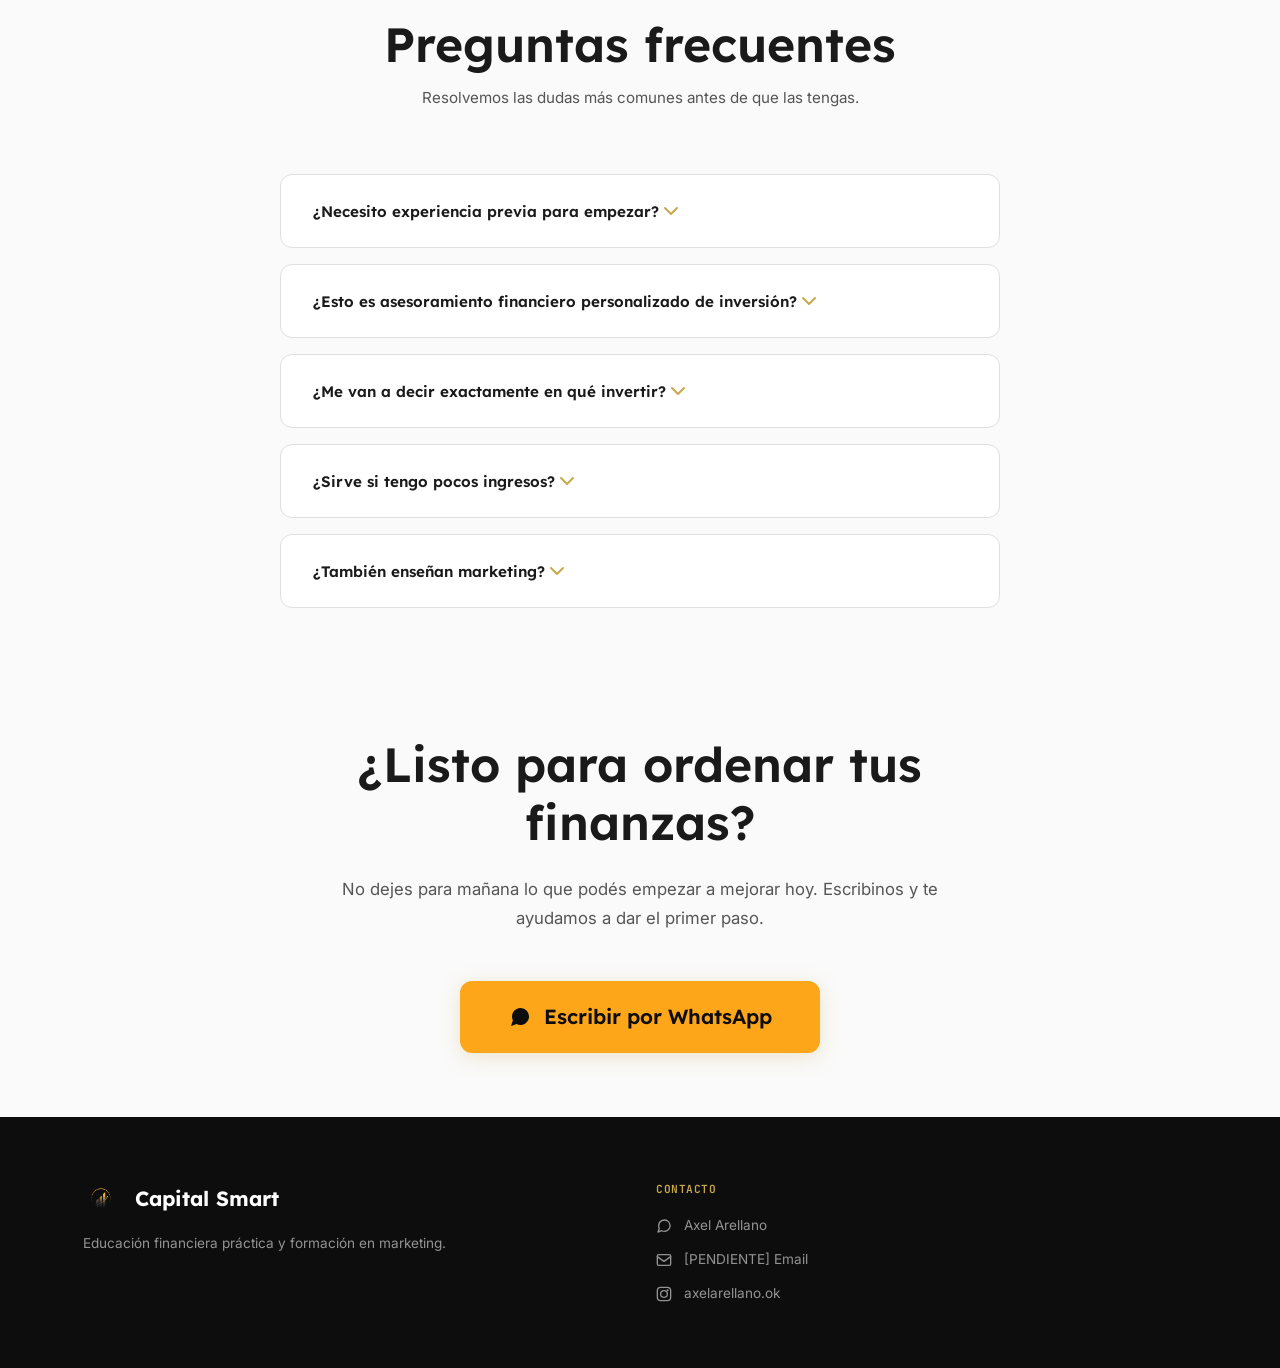
==== commit d82a94c1: "testimonials" ====
--- a/index.html
+++ b/index.html
@@ -458,124 +458,109 @@
     </section>
 
     <!-- ==========================================
-         TESTIMONIOS — Sección de Evidencia
+         TESTIMONIOS — Sección de Testimonios
          ========================================== -->
-    <section class="section evidence-section" id="testimonios" aria-labelledby="evidence-heading">
+    <section class="section testimonials-section" id="testimonios" aria-labelledby="testimonials-heading">
       <div class="container">
 
-        <div class="evidence-header">
-          <span class="evidence-eyebrow"><span class="pulse-dot" aria-hidden="true"></span> Comunidad activa</span>
-          <h2 id="evidence-heading" class="heading-lg">Más que palabras, <em>evidencia</em></h2>
-          <p class="body-md" style="color:var(--color-text-secondary);">Workshops, mentorías y conversaciones reales de quienes ya forman parte. Sin relatos armados: capturas, momentos y resultados tal como pasaron.</p>
-        </div>
-
-<div class="mosaic" id="mosaic" role="list">
-
-  <!-- 1: evento grande -->
-  <article class="evidence-card span-3c row-2" role="listitem" tabindex="0"
-    data-title="Workshop presencial"
-    data-desc="Más de 40 personas se reunieron en La Plata para un workshop presencial de educación financiera, con dinámicas prácticas y resolución de dudas en vivo."
-    data-image="url('https://images.unsplash.com/photo-1515187029135-18ee286d815b?w=900&q=60')"
-    data-date="Workshop · La Plata">
-    <div class="card-media" style="background-image:url('https://images.unsplash.com/photo-1515187029135-18ee286d815b?w=900&q=60')" role="img" aria-label="Workshop presencial con asistentes en una sala"></div>
-    <span class="card-tag"> 📸 Evento</span>
-    <span class="card-caption">Workshop presencial<span>+40 asistentes · La Plata</span></span>
-  </article>
-
-  <!-- 2: chat -->
-  <article class="evidence-card chat span-2c" role="listitem" tabindex="0"
-    data-title="Conversación real"
-    data-desc="Así acompañamos a los alumnos día a día: consultas puntuales, respuestas rápidas y seguimiento cercano de cada estrategia aplicada."
-    data-image="url('https://images.unsplash.com/photo-1553877522-43269d4ea984?w=800&q=60')"
-    data-date="Chat de acompañamiento">
-    <span class="card-tag">💬 Chat</span>
-    <div class="chat-bubble in">¿Puedo aplicar la estrategia que vimos hoy en el mercado spot?</div>
-    <div class="chat-bubble out">Sí, dale prioridad al checklist de riesgo que armamos en la clase 🙌</div>
-    <span class="chat-meta">Visto 14:32</span>
-  </article>
-
-  <!-- 3: reel -->
-  <article class="evidence-card" role="listitem" tabindex="0"
-    data-title="Contenido educativo"
-    data-desc="Producimos contenido audiovisual corto para reforzar los conceptos vistos en el programa y que puedas repasarlos cuando quieras."
-    data-image="url('https://images.unsplash.com/photo-1552664730-d307ca884978?w=700&q=60')"
-    data-date="Reel · Educación financiera">
-    <div class="card-media" style="background-image:url('https://images.unsplash.com/photo-1552664730-d307ca884978?w=700&q=60')" role="img" aria-label="Persona grabando contenido de video"></div>
-    <span class="card-tag">🎥 Reel</span>
-    <span class="play-badge" aria-hidden="true"><svg width="16" height="16" viewBox="0 0 16 16"><path d="M3 2l11 6-11 6z"/></svg></span>
-  </article>
-
-  <!-- 4: mentoria -->
-  <article class="evidence-card row-2" role="listitem" tabindex="0"
-    data-title="Mentoría personalizada"
-    data-desc="Cada alumno tiene un seguimiento individual, adaptado a su situación financiera y a sus objetivos particulares."
-    data-image="url('https://images.unsplash.com/photo-1600880292203-757bb62b4baf?w=700&q=60')"
-    data-date="Mentoría 1 a 1">
-    <div class="card-media" style="background-image:url('https://images.unsplash.com/photo-1600880292203-757bb62b4baf?w=700&q=60')" role="img" aria-label="Mentoría personalizada entre dos personas"></div>
-    <span class="card-tag">🎓 Mentoría</span>
-    <span class="card-caption">Seguimiento personalizado</span>
-  </article>
-
-  <!-- 5: resultado (sin montos, foco en progreso) -->
-  <article class="evidence-card span-2c" role="listitem" tabindex="0"
-    data-title="De la teoría a la práctica"
-    data-desc="Ocho semanas de programa completo, aplicando cada concepto a la situación financiera real del alumno, con revisiones periódicas de avance."
-    data-image="url('https://images.unsplash.com/photo-1454165804606-c3d57bc86b40?w=800&q=60')"
-    data-date="Programa completo · 8 semanas">
-    <div class="card-media" style="background-image:url('https://images.unsplash.com/photo-1454165804606-c3d57bc86b40?w=800&q=60')" role="img" aria-label="Persona revisando gráficos en una notebook"></div>
-    <span class="card-tag">📈 Progreso</span>
-    <span class="card-caption">De la teoría a la práctica<span>Programa completo · 8 semanas</span></span>
-  </article>
-
-  <!-- 6: evento -->
-  <article class="evidence-card chat" role="listitem" tabindex="0"
-    data-title="Feedback de un alumno"
-    data-desc="Los módulos están pensados para que se entiendan sin necesidad de conocimientos previos, con ejemplos aplicados a la vida cotidiana."
-    data-image="url('https://images.unsplash.com/photo-1531482615713-2afd69097998?w=800&q=60')"
-    data-date="Visto 09:14">
-    <span class="card-tag">📸 Evento</span>
-    <div class="chat-bubble in">Recién terminé el módulo, se entendió todo mucho mejor de lo que esperaba</div>
-    <span class="chat-meta">Visto 09:14</span>
-  </article>
-
-  <!-- 7: evento -->
-  <article class="evidence-card span-2c" role="listitem" tabindex="0"
-    data-title="Encuentro de comunidad"
-    data-desc="Espacios de encuentro donde los alumnos comparten experiencias, resuelven dudas en grupo y se conectan con otras personas del programa."
-    data-image="url('https://images.unsplash.com/photo-1521737604893-d14cc237f11d?w=800&q=60')"
-    data-date="Comunidad activa">
-    <div class="card-media" style="background-image:url('https://images.unsplash.com/photo-1521737604893-d14cc237f11d?w=800&q=60')" role="img" aria-label="Encuentro de comunidad"></div>
-    <span class="card-tag">📸 Evento</span>
-    <span class="card-caption">Encuentro de comunidad</span>
-  </article>
-
-  <!-- 8: reel vertical -->
-  <article class="evidence-card row-2" role="listitem" tabindex="0"
-    data-title="Testimonios en video"
-    data-desc="Alumnos que comparten en primera persona cómo el programa los ayudó a ordenar sus finanzas y tomar mejores decisiones."
-    data-image="url('https://images.unsplash.com/photo-1519389950473-47ba0277781c?w=700&q=60')"
-    data-date="Reel · Testimonio">
-    <div class="card-media" style="background-image:url('https://images.unsplash.com/photo-1519389950473-47ba0277781c?w=700&q=60')" role="img" aria-label="Persona hablando frente a cámara"></div>
-    <span class="card-tag">🎥 Reel</span>
-    <span class="play-badge" aria-hidden="true"><svg width="16" height="16" viewBox="0 0 16 16"><path d="M3 2l11 6-11 6z"/></svg></span>
-  </article>
-
-  <!-- 9: evento -->
-  <article class="evidence-card" role="listitem" tabindex="0"
-    data-title="Clase presencial"
-    data-desc="Encuentros presenciales donde repasamos los conceptos clave del programa con pizarra, ejemplos en vivo y espacio para preguntas."
-    data-image="url('https://images.unsplash.com/photo-1531482615713-2afd69097998?w=700&q=60')"
-    data-date="Clase presencial">
-    <div class="card-media" style="background-image:url('https://images.unsplash.com/photo-1531482615713-2afd69097998?w=700&q=60')" role="img" aria-label="Clase presencial con pizarra"></div>
-    <span class="card-tag">📸 Evento</span>
-    <span class="card-caption">Eventos presencial</span>
-  </article>
-
-</div>
+        <div class="testimonials-header reveal">
+          <h2 id="testimonials-heading" class="heading-lg">Lo que dicen quienes ya comenzaron a transformar sus finanzas</h2>
+          <p class="body-md" style="color:var(--color-text-secondary);">Historias de personas que decidieron tomar el control de su dinero y mejorar su organización financiera con Capital Smart.</p>
+        </div>
+
+        <div class="testimonials-grid">
+          <!-- Testimonio 1 -->
+          <article class="testimonial-card reveal">
+            <div class="testimonial-stars">★★★★★</div>
+            <blockquote class="testimonial-text">
+              "Antes sentía que nunca me alcanzaba el dinero. Hoy tengo un presupuesto, ahorro todos los meses y sé exactamente en qué gasto."
+            </blockquote>
+            <div class="testimonial-author-row">
+              <img class="testimonial-avatar" src="https://randomuser.me/api/portraits/men/32.jpg" alt="Foto de Juan M." width="48" height="48" loading="lazy" style="border-radius: 50%;"/>
+              <div>
+                <div class="testimonial-author">Juan M.</div>
+                <div class="testimonial-role">Emprendedor</div>
+              </div>
+            </div>
+          </article>
+
+          <!-- Testimonio 2 -->
+          <article class="testimonial-card reveal reveal-delay-1">
+            <div class="testimonial-stars">★★★★★</div>
+            <blockquote class="testimonial-text">
+              "Lo que me sorprendió fue lo simple que es una vez que lo entendés. No necesitaba fórmulas complicadas, solo claridad y disciplina."
+            </blockquote>
+            <div class="testimonial-author-row">
+              <img class="testimonial-avatar" src="https://randomuser.me/api/portraits/women/44.jpg" alt="Foto de María L." width="48" height="48" loading="lazy" style="border-radius: 50%;"/>
+              <div>
+                <div class="testimonial-author">María L.</div>
+                <div class="testimonial-role">Profesional Independiente</div>
+              </div>
+            </div>
+          </article>
+
+          <!-- Testimonio 3 -->
+          <article class="testimonial-card reveal reveal-delay-2">
+            <div class="testimonial-stars">★★★★★</div>
+            <blockquote class="testimonial-text">
+              "Cambié mi relación con el dinero. Ahora tengo metas claras y un plan para alcanzarlas. Eso me da mucha tranquilidad."
+            </blockquote>
+            <div class="testimonial-author-row">
+              <img class="testimonial-avatar" src="https://randomuser.me/api/portraits/men/56.jpg" alt="Foto de Carlos R." width="48" height="48" loading="lazy" style="border-radius: 50%;"/>
+              <div>
+                <div class="testimonial-author">Carlos R.</div>
+                <div class="testimonial-role">Analista de Sistemas</div>
+              </div>
+            </div>
+          </article>
+
+          <!-- Testimonio 4 -->
+          <article class="testimonial-card reveal reveal-delay-1">
+            <div class="testimonial-stars">★★★★★</div>
+            <blockquote class="testimonial-text">
+              "Empecé sin saber nada de finanzas y hoy controlo mis gastos, tengo un fondo de emergencia y estoy construyendo mi patrimonio."
+            </blockquote>
+            <div class="testimonial-author-row">
+              <img class="testimonial-avatar" src="https://randomuser.me/api/portraits/women/68.jpg" alt="Foto de Sofía G." width="48" height="48" loading="lazy" style="border-radius: 50%;"/>
+              <div>
+                <div class="testimonial-author">Sofía G.</div>
+                <div class="testimonial-role">Docente</div>
+              </div>
+            </div>
+          </article>
+
+          <!-- Testimonio 5 -->
+          <article class="testimonial-card reveal reveal-delay-2">
+            <div class="testimonial-stars">★★★★★</div>
+            <blockquote class="testimonial-text">
+              "El acompañamiento fue clave. No es solo teoría, sino herramientas prácticas que puedo aplicar inmediatamente en mi vida."
+            </blockquote>
+            <div class="testimonial-author-row">
+              <img class="testimonial-avatar" src="https://randomuser.me/api/portraits/men/19.jpg" alt="Foto de Diego P." width="48" height="48" loading="lazy" style="border-radius: 50%;"/>
+              <div>
+                <div class="testimonial-author">Diego P.</div>
+                <div class="testimonial-role">Comerciante</div>
+              </div>
+            </div>
+          </article>
+
+          <!-- Testimonio 6 -->
+          <article class="testimonial-card reveal reveal-delay-1">
+            <div class="testimonial-stars">★★★★★</div>
+            <blockquote class="testimonial-text">
+              "Finalmente entiendo mis números. Tengo un presupuesto que funciona, estoy ahorrando consistentemente y tomo decisiones desde la información, no desde el pánico."
+            </blockquote>
+            <div class="testimonial-author-row">
+              <img class="testimonial-avatar" src="https://randomuser.me/api/portraits/women/25.jpg" alt="Foto de Valentina T." width="48" height="48" loading="lazy" style="border-radius: 50%;"/>
+              <div>
+                <div class="testimonial-author">Valentina T.</div>
+                <div class="testimonial-role">Diseñadora Gráfica</div>
+              </div>
+            </div>
+          </article>
+        </div>
       </div>
     </section>
-
-
 
     <!-- ==========================================
          FAQ — Preguntas frecuentes
@@ -709,19 +694,6 @@
     </div>
   </footer>
 
-  <!-- MODAL TESTIMONIOS -->
-  <div class="evidence-modal" id="evidenceModal" role="dialog" aria-modal="true" aria-labelledby="modalTitle">
-    <div class="evidence-modal-content">
-      <button class="modal-close" id="modalClose" aria-label="Cerrar">✕</button>
-      <div class="evidence-modal-media" id="modalMedia"></div>
-      <div class="evidence-modal-body">
-        <span class="evidence-modal-date" id="modalDate"></span>
-        <h3 id="modalTitle"></h3>
-        <p id="modalDesc"></p>
-      </div>
-    </div>
-  </div>
-
   <script src="js/main.js" defer></script>
 </body>
 </html>
--- a/css/styles.css
+++ b/css/styles.css
@@ -920,6 +920,118 @@
   height: 16px;
 }
 
+/* =========================================================
+   TESTIMONIOS — Sección de Testimonios
+   ========================================================= */
+
+.testimonials-section {
+  background-color: var(--color-bg);
+}
+
+.testimonials-header {
+  max-width: 720px;
+  margin: 0 auto var(--space-xl);
+  text-align: center;
+}
+
+.testimonials-header h2 {
+  margin-bottom: var(--space-md);
+}
+
+.testimonials-grid {
+  display: grid;
+  grid-template-columns: repeat(3, 1fr);
+  gap: var(--space-lg);
+  margin-bottom: var(--space-2xl);
+}
+
+.testimonial-card {
+  background: var(--color-white);
+  border: 1px solid var(--color-border);
+  border-radius: var(--radius-xl);
+  padding: var(--space-lg);
+  transition: all var(--transition-normal);
+  display: flex;
+  flex-direction: column;
+  gap: var(--space-md);
+}
+
+.testimonial-card:hover {
+  transform: translateY(-4px);
+  box-shadow: var(--shadow-lg);
+  border-color: var(--color-gold-light);
+}
+
+.testimonial-stars {
+  font-size: var(--text-lg);
+  color: var(--color-gold);
+  letter-spacing: 2px;
+  line-height: 1;
+}
+
+.testimonial-text {
+  font-family: var(--font-body);
+  font-size: var(--text-base);
+  line-height: 1.7;
+  color: var(--color-text-secondary);
+  font-style: italic;
+  margin: 0;
+}
+
+.testimonial-author {
+  font-family: var(--font-heading);
+  font-size: var(--text-base);
+  font-weight: 600;
+  color: var(--color-text);
+  margin-top: auto;
+}
+
+.testimonial-role {
+  font-family: var(--font-body);
+  font-size: var(--text-sm);
+  color: var(--color-text-muted);
+}
+
+.testimonials-cta {
+  background: var(--color-bg-alt);
+  border-radius: var(--radius-xl);
+  padding: var(--space-xl);
+  text-align: center;
+  max-width: 700px;
+  margin-inline: auto;
+}
+
+.testimonials-cta h3 {
+  margin-bottom: var(--space-md);
+}
+
+.testimonials-cta .btn {
+  display: inline-flex;
+}
+
+/* --- Responsive Testimonios --- */
+@media (max-width: 768px) {
+  .testimonials-grid {
+    grid-template-columns: repeat(2, 1fr);
+    gap: var(--space-md);
+  }
+}
+
+@media (max-width: 480px) {
+  .testimonials-grid {
+    grid-template-columns: 1fr;
+    gap: var(--space-md);
+  }
+
+  .testimonial-card {
+    padding: var(--space-md);
+  }
+
+  .testimonials-cta {
+    padding: var(--space-lg);
+  }
+}
+
 /* --- Animations --- */
 .reveal {
   opacity: 0;
